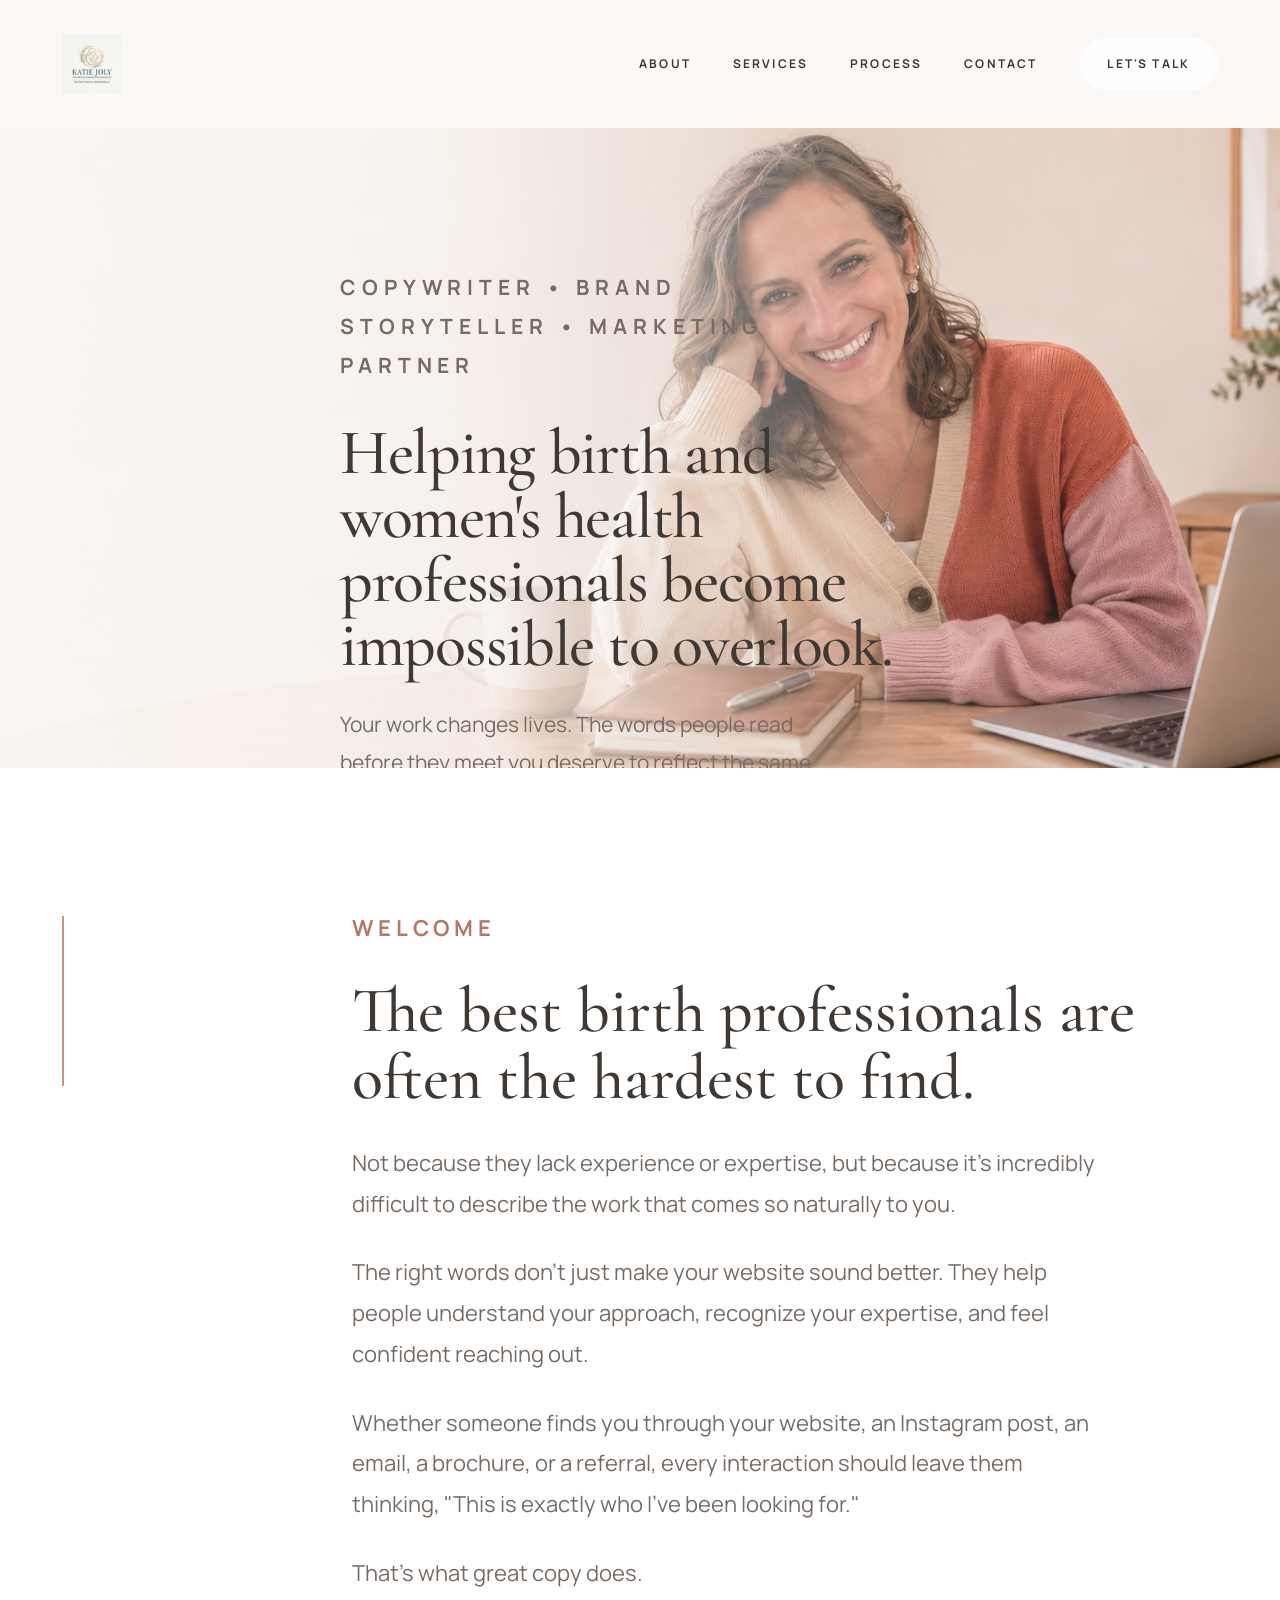
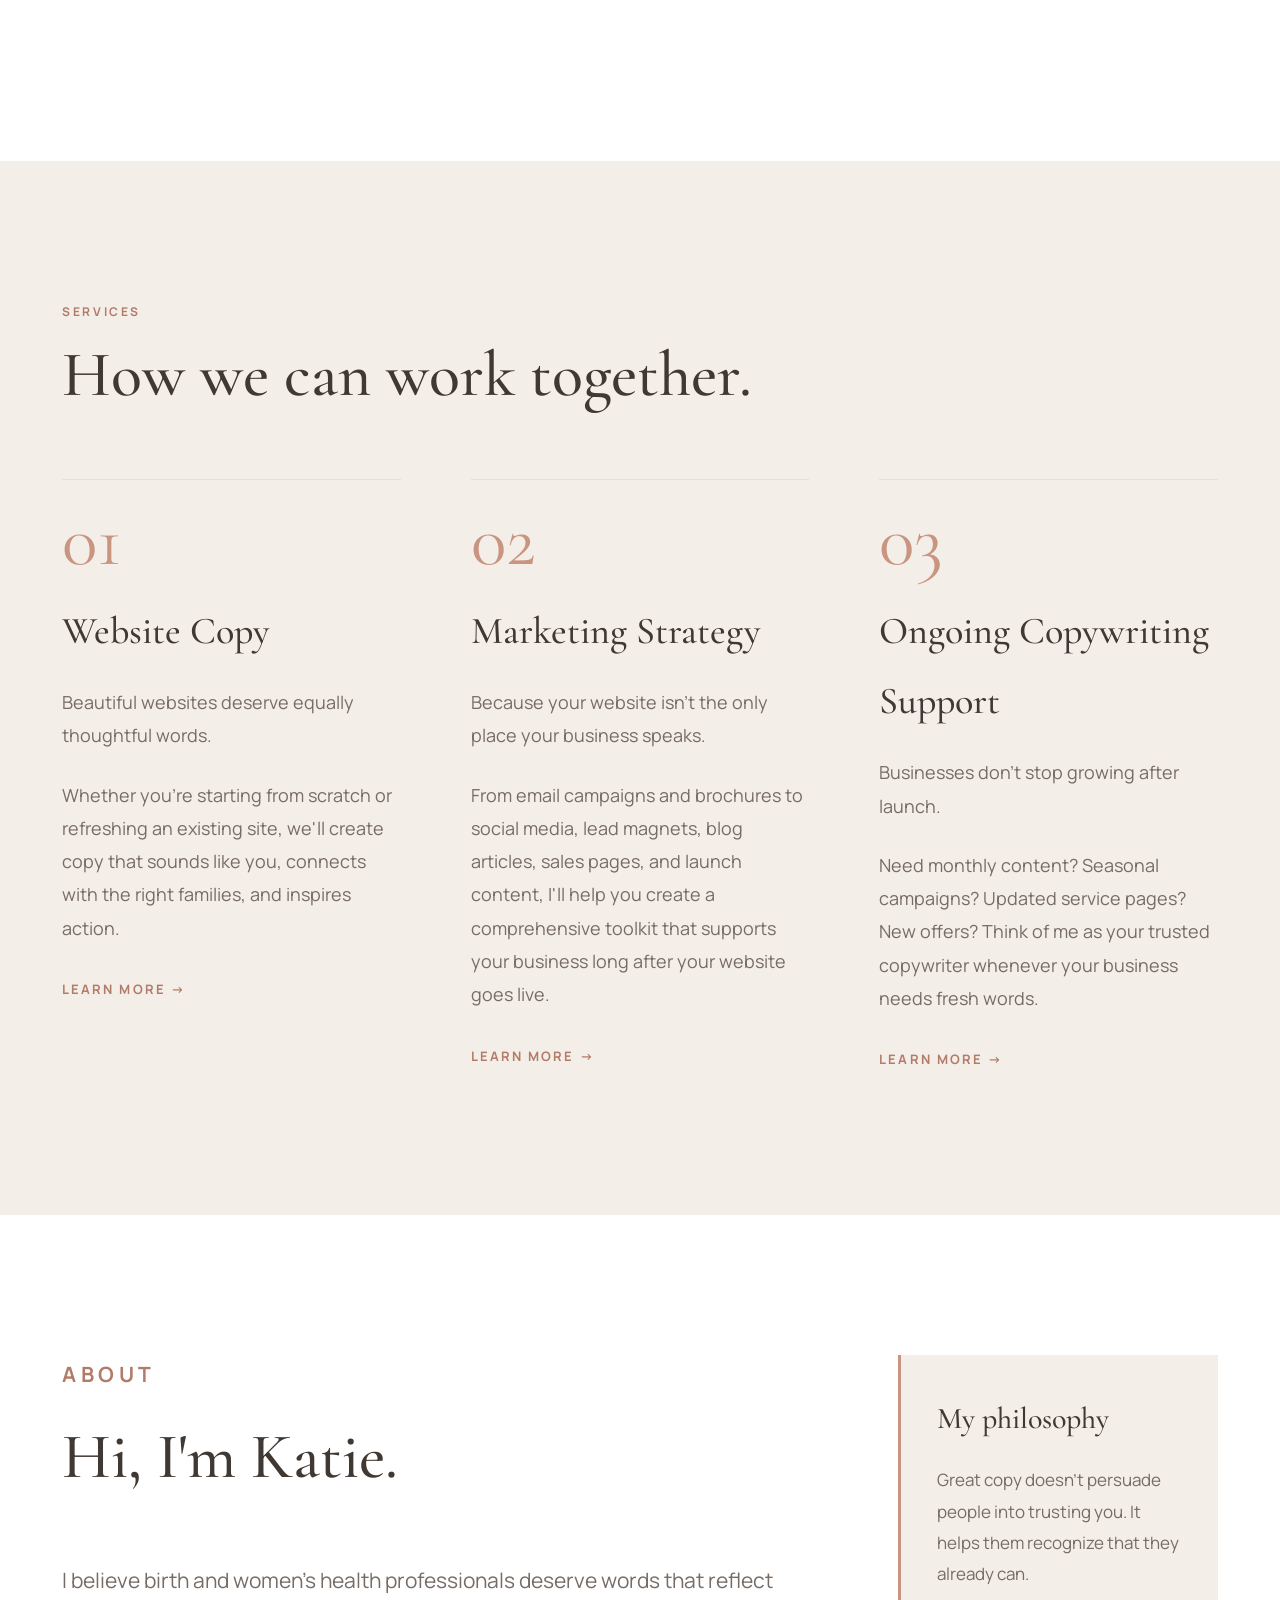
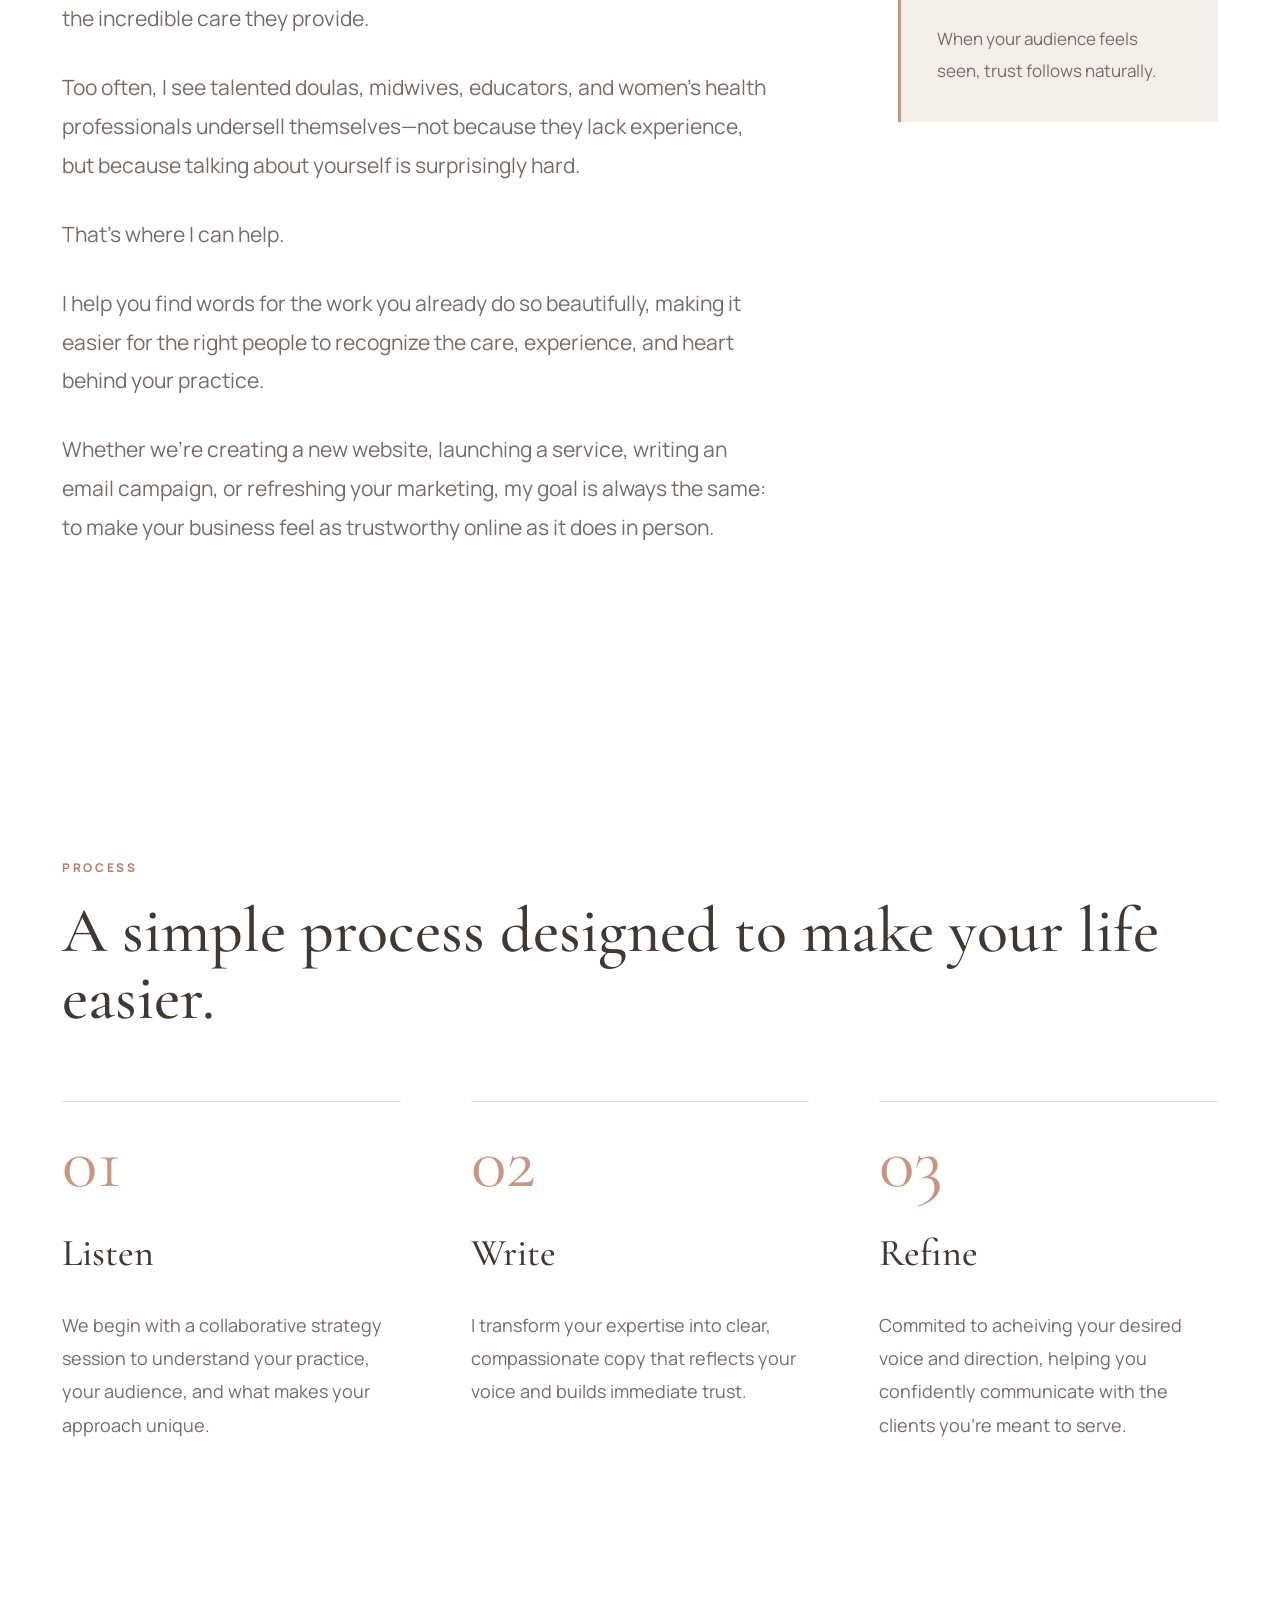
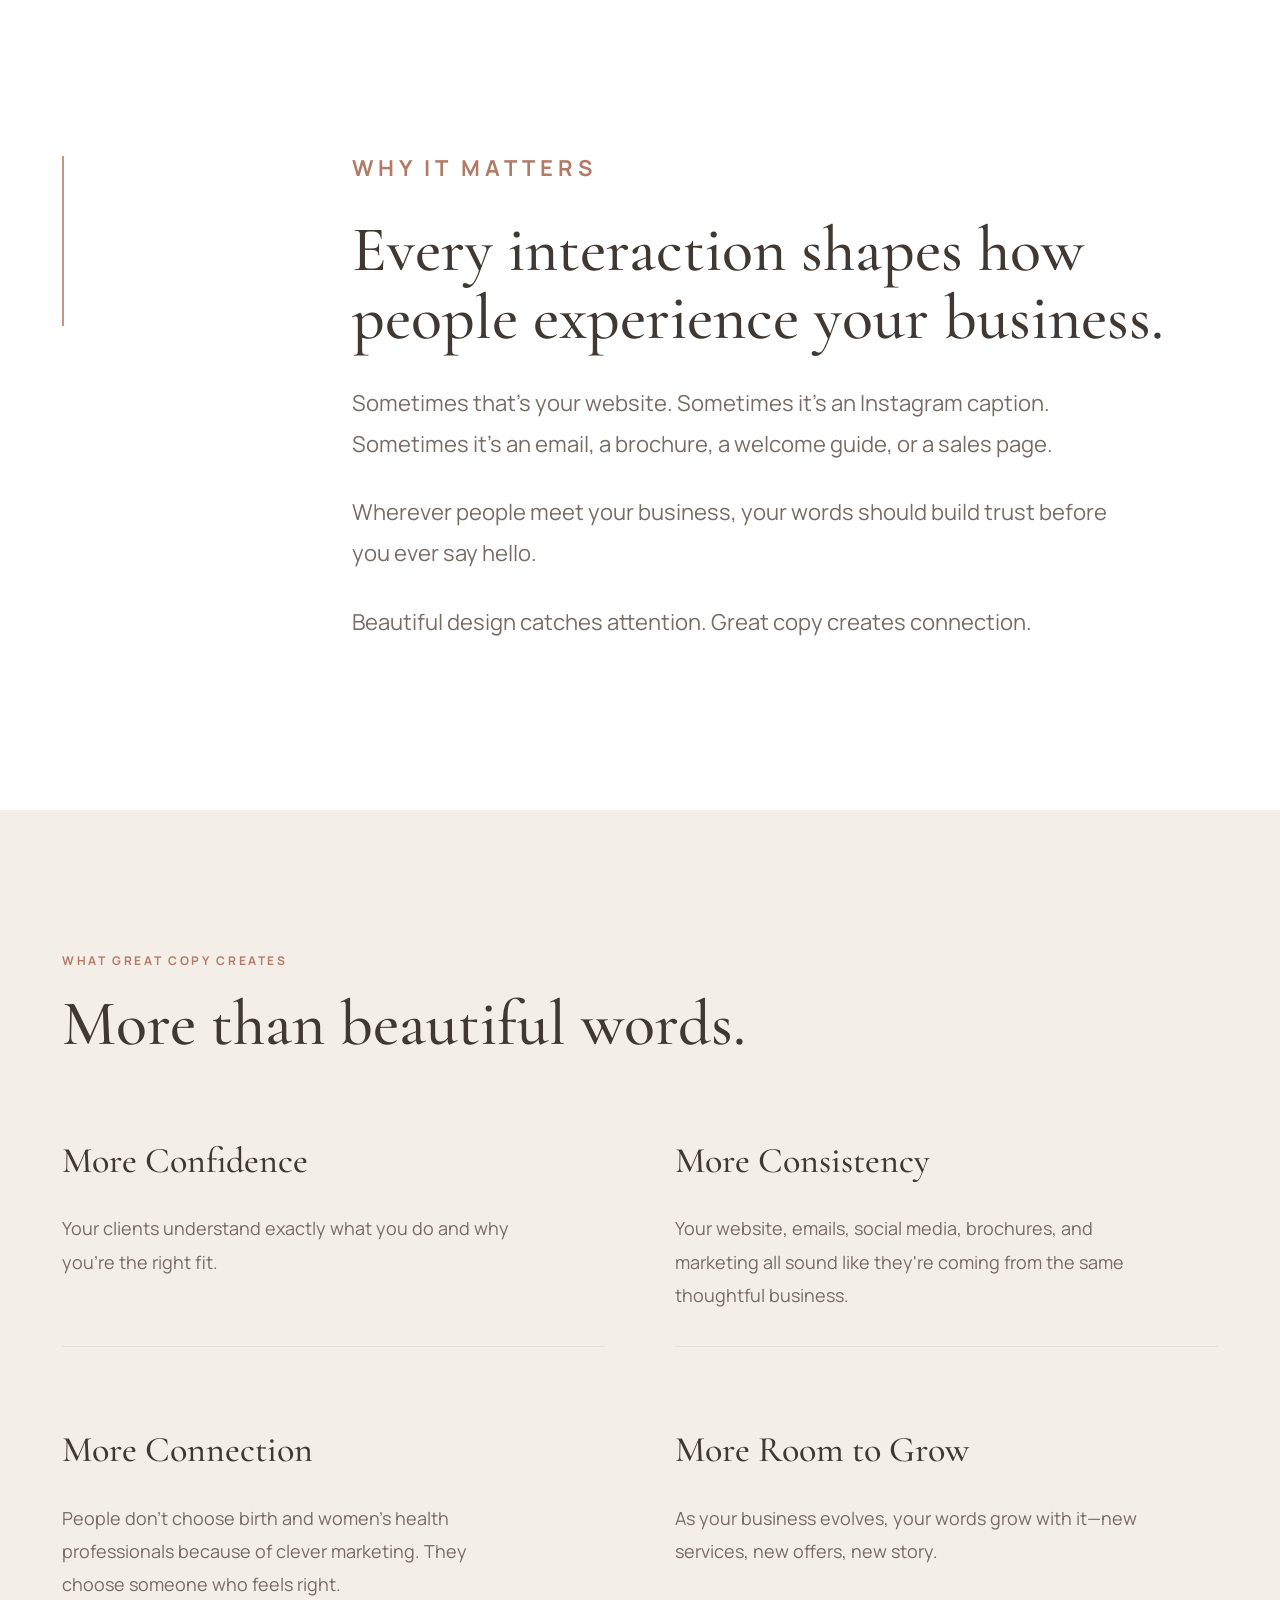
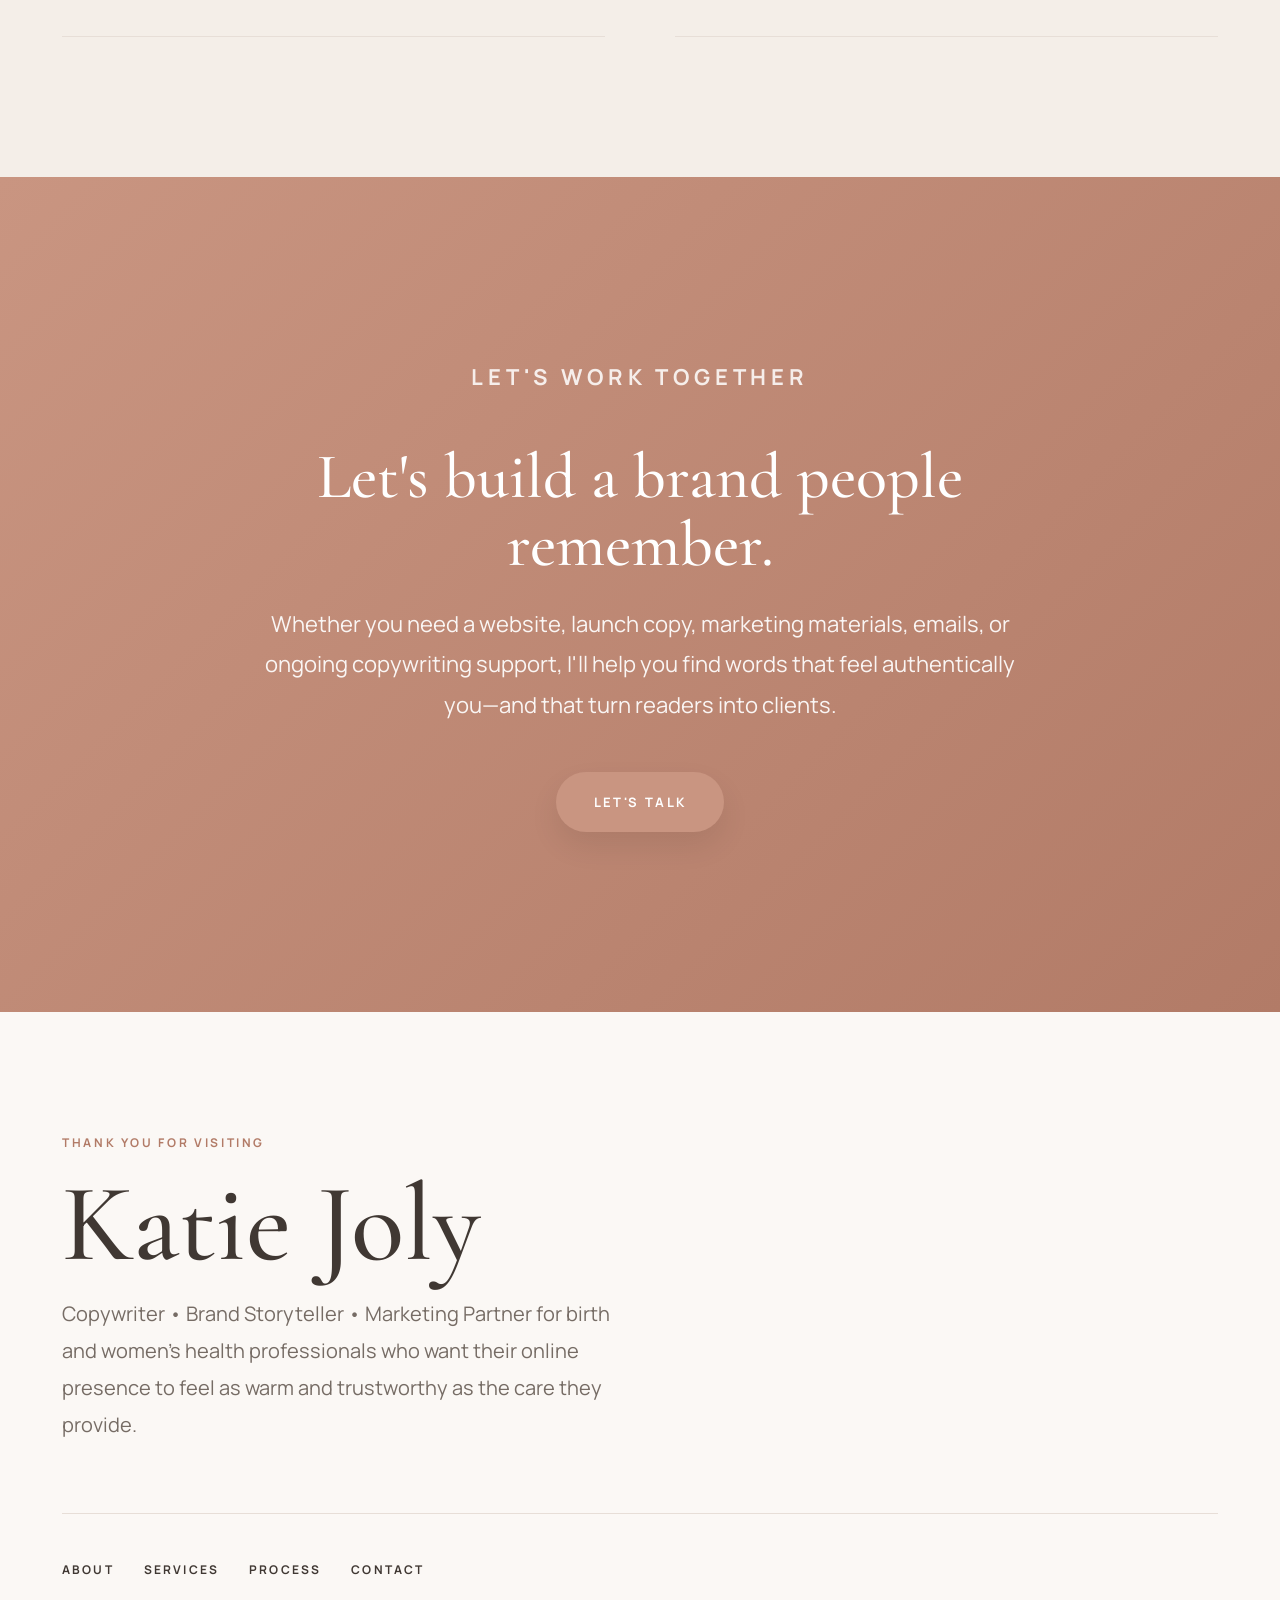
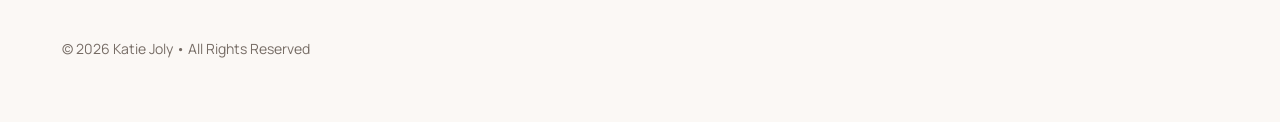
==== index.html @ 35d32e7c "Update index.html" ====
<!DOCTYPE html>
<html lang="en">
<head>
<meta charset="UTF-8">
<meta name="viewport" content="width=device-width, initial-scale=1.0">
<title>Katie Joly | Copywriter for Birth and Women's Health Professionals</title>
<meta name="description" content="Strategic copywriting and marketing for doulas, midwives, birth educators, and women's health professionals.">
<meta property="og:title" content="Katie Joly">
<meta property="og:description" content="Helping birth and women's health professionals become impossible to overlook.">
<meta property="og:type" content="website">
<link rel="preconnect" href="https://fonts.googleapis.com">
<link rel="preconnect" href="https://fonts.gstatic.com" crossorigin>
<link href="https://fonts.googleapis.com/css2?family=Cormorant+Garamond:wght@400;500;600&family=Manrope:wght@300;400;500;600;700&display=swap" rel="stylesheet">
<style>
*{margin:0;padding:0;box-sizing:border-box;}
:root{
--cream:#FBF8F5;
--warm:#F4EEE8;
--white:#FFFFFF;
--text:#403833;
--soft:#766C65;
--accent:#C99581;
--accent-dark:#B27B67;
--line:#E7DED7;
--container:1240px;
}
html{scroll-behavior:smooth;}
body{font-family:'Manrope',sans-serif;font-size:18px;line-height:1.85;background:var(--cream);color:var(--text);-webkit-font-smoothing:antialiased;}
img{display:block;width:100%;}
a{text-decoration:none;color:inherit;transition:.35s;}
.container{max-width:var(--container);margin:auto;padding:0 42px;}

/* ==========================
HEADER — sits above the hero banner (not overlaid on the photo)
========================== */
header{position:relative;width:100%;z-index:100;padding:34px 0;background:var(--cream);}
.header-inner{display:flex;justify-content:space-between;align-items:center;}
.logo img{height:60px;width:auto;}
nav{display:flex;align-items:center;gap:42px;}
nav a{font-size:12px;letter-spacing:.18em;text-transform:uppercase;font-weight:700;}
.nav-button{padding:15px 28px;background:rgba(255,255,255,.85);backdrop-filter:blur(10px);border-radius:40px;}
.nav-button:hover{background:white;}

/* ==========================
HERO — shorter banner across the top, gradient overlay kept
========================== */
.hero{
position:relative;
height:640px;
overflow:hidden;
display:flex;
align-items:center;
}
.hero-image{position:absolute;inset:0;z-index:0;}
.hero-image img{width:100%;height:100%;object-fit:cover;object-position:center;}
.hero-overlay{
position:absolute;
inset:0;
background:linear-gradient(
90deg,
rgba(251,248,245,.88) 0%,
rgba(251,248,245,.76) 38%,
rgba(251,248,245,.18) 72%,
rgba(251,248,245,0) 100%
);
z-index:1;
}
.hero-content{
position:relative;
z-index:2;
max-width:600px;
opacity:0;
transform:translateY(24px);
transition:opacity .9s ease, transform .9s ease;
}
body.loaded .hero-content{opacity:1;transform:translateY(0);}
.eyebrow{font-size:12px;letter-spacing:.28em;text-transform:uppercase;font-weight:700;color:var(--accent-dark);margin-bottom:20px;}
.hero h1{font-family:'Cormorant Garamond',serif;font-size:64px;font-weight:500;line-height:1;letter-spacing:-.02em;margin-bottom:28px;}
.hero p{font-size:21px;color:var(--soft);max-width:500px;margin-bottom:36px;}
.primary-button{display:inline-block;padding:18px 38px;background:var(--accent);color:white;border-radius:40px;font-size:13px;letter-spacing:.18em;text-transform:uppercase;font-weight:700;}
.primary-button:hover{background:var(--accent-dark);transform:translateY(-2px);}

/* SECTION DEFAULTS */
section{padding:140px 0;}
.section-label{font-size:12px;letter-spacing:.22em;text-transform:uppercase;font-weight:700;color:var(--accent-dark);margin-bottom:18px;}
h2{font-family:'Cormorant Garamond',serif;font-size:64px;font-weight:500;line-height:1.05;margin-bottom:70px;}
p{color:var(--soft);}

/* EDITORIAL INTRO */
.editorial{background:white;position:relative;}
.editorial-grid{display:grid;grid-template-columns:220px 1fr;gap:70px;align-items:start;}
.editorial-line{width:2px;height:170px;background:var(--accent);margin-top:8px;}
.editorial-copy h2{margin-bottom:32px;}
.editorial-copy p{font-size:22px;max-width:760px;margin-bottom:28px;}

/* SERVICES */
.services{background:var(--warm);}
.services-grid{display:grid;grid-template-columns:repeat(3,1fr);gap:70px;}
.service{padding-top:24px;border-top:1px solid var(--line);}
.service-number{font-family:'Cormorant Garamond',serif;font-size:74px;color:var(--accent);line-height:1;margin-bottom:18px;}
.service h3{font-family:'Cormorant Garamond',serif;font-size:38px;font-weight:500;margin-bottom:20px;color:var(--text);}
.service p{margin-bottom:26px;}
.service a{font-size:13px;font-weight:700;letter-spacing:.16em;text-transform:uppercase;color:var(--accent-dark);}

/* ABOUT */
.about{background:white;}
.about-grid{display:grid;grid-template-columns:1fr 320px;gap:120px;align-items:start;}
.about-copy p{font-size:21px;margin-bottom:30px;max-width:720px;}
.about-note{padding:36px;background:var(--warm);border-left:3px solid var(--accent);}
.about-note h4{font-family:'Cormorant Garamond',serif;font-size:30px;margin-bottom:18px;font-weight:500;}
.about-note p{font-size:17px;}

/* SUBTLE FADE */
.fade{opacity:0;transform:translateY(40px);transition:all .9s ease;}
.fade.visible{opacity:1;transform:translateY(0);}

/* TESTIMONIAL */
.testimonial{background:#fff;padding:170px 0;}
.testimonial-wrap{max-width:920px;margin:auto;text-align:center;}
.testimonial blockquote{font-family:'Cormorant Garamond',serif;font-size:52px;line-height:1.45;font-weight:500;color:var(--text);margin-bottom:42px;}
.testimonial-author{font-size:13px;letter-spacing:.22em;text-transform:uppercase;font-weight:700;color:var(--accent-dark);}

/* FEATURES */
.features{background:var(--warm);}
.features-grid{display:grid;grid-template-columns:repeat(2,1fr);gap:70px;margin-top:60px;}
.feature{padding-bottom:34px;border-bottom:1px solid var(--line);}
.feature h3{font-family:'Cormorant Garamond',serif;font-size:36px;font-weight:500;margin-bottom:18px;}
.feature p{max-width:470px;}

/* FAQ */
.faq{background:white;}
.faq-item{padding:36px 0;border-bottom:1px solid var(--line);}
.faq-item h3{font-family:'Cormorant Garamond',serif;font-size:34px;font-weight:500;margin-bottom:16px;}
.faq-item p{max-width:760px;}

/* CTA */
.cta{background:linear-gradient(135deg,#C99581,#B27B67);text-align:center;padding:180px 0;}
.cta-inner{max-width:760px;margin:auto;}
.cta h2{color:white;margin-bottom:26px;}
.cta p{color:rgba(255,255,255,.92);font-size:22px;margin-bottom:46px;}

/* FOOTER */
.site-footer{background:var(--cream);padding:120px 0 60px;}
.footer-name{font-size:110px;margin-bottom:18px;line-height:.95;}
.footer-tagline{max-width:560px;font-size:20px;}
.footer-divider{margin:70px 0 45px;height:1px;background:var(--line);}
.footer-bottom{display:flex;justify-content:space-between;align-items:center;flex-wrap:wrap;gap:30px;}
.footer-links,.footer-social{display:flex;gap:30px;flex-wrap:wrap;}
.footer-links a,.footer-social a{font-size:12px;font-weight:700;letter-spacing:.18em;text-transform:uppercase;}
.footer-copy{margin-top:55px;font-size:14px;color:var(--soft);}

/* PREMIUM HOVERS */
.service,.feature,.faq-item{transition:.35s ease;}
.service:hover{transform:translateY(-8px);}
.feature:hover{transform:translateY(-6px);}
.primary-button{transition:.35s ease;box-shadow:0 14px 30px rgba(0,0,0,.08);}
.primary-button:hover{transform:translateY(-3px);box-shadow:0 24px 45px rgba(0,0,0,.12);}
nav a{position:relative;}
nav a:not(.nav-button)::after{content:"";position:absolute;left:0;bottom:-6px;width:0;height:2px;background:var(--accent);transition:.3s;}
nav a:not(.nav-button):hover::after{width:100%;}
nav a.active:not(.nav-button)::after{width:100%;}

/* RESPONSIVE */
@media (max-width:1100px){
.hero{height:auto;padding:70px 0;}
.hero h1{font-size:52px;}
.editorial-grid,.about-grid{grid-template-columns:1fr;gap:50px;}
.editorial-line{display:none;}
.services-grid,.features-grid{grid-template-columns:1fr;}
.footer-name{font-size:76px;}
.footer-bottom{flex-direction:column;align-items:flex-start;}
}

@media (max-width:768px){
.container{padding:0 24px;}
header{padding:22px 0;}
.logo img{height:48px;}
nav a:not(.nav-button){display:none;}
.hero{height:auto;padding:50px 0 60px;}
.hero-overlay{background:rgba(251,248,245,.78);}
.hero h1{font-size:40px;}
.hero p{font-size:18px;}
section{padding:90px 0;}
h2{font-size:46px;margin-bottom:42px;}
.editorial-copy p,.about-copy p{font-size:19px;}
.testimonial blockquote{font-size:34px;}
.feature h3,.service h3,.faq-item h3{font-size:30px;}
.footer-name{font-size:58px;}
.footer-links,.footer-social{gap:18px;}
.primary-button{width:100%;text-align:center;}
}
</style>
</head>
<body>

<header>
<div class="container">
<div class="header-inner">
<div class="logo">
<!-- Replace with your logo -->
<img src="images/logo.png" alt="Katie Joly">
</div>
<nav>
<a href="#about">About</a>
<a href="#services">Services</a>
<a href="#process">Process</a>
<a href="#contact">Contact</a>
<a class="nav-button" href="mailto:kitjoly@gmail.com">Let's Talk</a>
</nav>
</div>
</div>
</header>

<section class="hero">
<div class="hero-image">
<!-- Replace hero.jpg with the panoramic image we created -->
<img src="images/hero.jpg" alt="Katie Joly working at her desk">
</div>
<div class="hero-overlay"></div>
<div class="container">
<div class="hero-content">
<p class="eyebrow">COPYWRITER • BRAND STORYTELLER • MARKETING PARTNER</p>
<h1>Helping birth and women's health professionals become impossible to overlook.</h1>
<p>Your work changes lives. The words people read before they meet you deserve to reflect the same level of care, confidence, and expertise you bring to every family you serve.</p>
<p>From websites and emails to brochures, social media, launches, and everything in between, I write thoughtful copy that helps your business grow—and keeps growing with you.</p>
<a class="primary-button" href="mailto:kitjoly@gmail.com?subject=Let's%20Talk">Let's Talk</a>
</div>
</div>
</section>

<section class="editorial">
<div class="container">
<div class="editorial-grid fade">
<div class="editorial-line"></div>
<div class="editorial-copy">
<p class="section-label">WELCOME</p>
<h2>The best birth professionals are often the hardest to find.</h2>
<p>Not because they lack experience or expertise, but because it's incredibly difficult to describe the work that comes so naturally to you.</p>
<p>The right words don't just make your website sound better. They help people understand your approach, recognize your expertise, and feel confident reaching out.</p>
<p>Whether someone finds you through your website, an Instagram post, an email, a brochure, or a referral, every interaction should leave them thinking, "This is exactly who I've been looking for."</p>
<p>That's what great copy does.</p>
</div>
</div>
</section>

<section id="services" class="services">
<div class="container">
<p class="section-label">SERVICES</p>
<h2>How we can work together.</h2>
<div class="services-grid">
<div class="service fade">
<div class="service-number">01</div>
<h3>Website Copy</h3>
<p>Beautiful websites deserve equally thoughtful words.</p>
<p>Whether you're starting from scratch or refreshing an existing site, we'll create copy that sounds like you, connects with the right families, and inspires action.</p>
<a href="mailto:kitjoly@gmail.com">Learn More →</a>
</div>
<div class="service fade">
<div class="service-number">02</div>
<h3>Marketing Strategy</h3>
<p>Because your website isn't the only place your business speaks.</p>
<p>From email campaigns and brochures to social media, lead magnets, blog articles, sales pages, and launch content, I'll help you create a comprehensive toolkit that supports your business long after your website goes live.</p>
<a href="mailto:kitjoly@gmail.com">Learn More →</a>
</div>
<div class="service fade">
<div class="service-number">03</div>
<h3>Ongoing Copywriting Support</h3>
<p>Businesses don't stop growing after launch.</p>
<p>Need monthly content? Seasonal campaigns? Updated service pages? New offers? Think of me as your trusted copywriter whenever your business needs fresh words.</p>
<a href="mailto:kitjoly@gmail.com">Learn More →</a>
</div>
</div>
</div>
</section>

<!-- ABOUT -->
<section id="about" class="about">
<div class="container">
<div class="about-grid">
<div class="about-copy fade">
<p class="section-label">ABOUT</p>
<h2>Hi, I'm Katie.</h2>
<p>I believe birth and women's health professionals deserve words that reflect the incredible care they provide.</p>
<p>Too often, I see talented doulas, midwives, educators, and women's health professionals undersell themselves—not because they lack experience, but because talking about yourself is surprisingly hard.</p>
<p>That's where I can help.</p>
<p>I help you find words for the work you already do so beautifully, making it easier for the right people to recognize the care, experience, and heart behind your practice.</p>
<p>Whether we're creating a new website, launching a service, writing an email campaign, or refreshing your marketing, my goal is always the same: to make your business feel as trustworthy online as it does in person.</p>
</div>
<aside class="about-note fade">
<h4>My philosophy</h4>
<p>Great copy doesn't persuade people into trusting you. It helps them recognize that they already can.</p>
<br>
<p>When your audience feels seen, trust follows naturally.</p>
</aside>
</div>
</div>
</section>

<!-- PROCESS -->
<section id="process" class="editorial">
<div class="container">
<p class="section-label">PROCESS</p>
<h2>A simple process designed to make your life easier.</h2>
<div class="services-grid">
<div class="service fade">
<div class="service-number">01</div>
<h3>Listen</h3>
<p>We begin with a collaborative strategy session to understand your practice, your audience, and what makes your approach unique.</p>
</div>
<div class="service fade">
<div class="service-number">02</div>
<h3>Write</h3>
<p>I transform your expertise into clear, compassionate copy that reflects your voice and builds immediate trust.</p>
</div>
<div class="service fade">
<div class="service-number">03</div>
<h3>Refine</h3>
<p>Commited to acheiving your desired voice and direction, helping you confidently communicate with the clients you're meant to serve.</p>
</div>
</div>
</div>
</section>

<!-- WHY IT MATTERS -->
<section class="about">
<div class="container">
<div class="editorial-grid fade">
<div class="editorial-line"></div>
<div class="editorial-copy">
<p class="section-label">WHY IT MATTERS</p>
<h2>Every interaction shapes how people experience your business.</h2>
<p>Sometimes that's your website. Sometimes it's an Instagram caption. Sometimes it's an email, a brochure, a welcome guide, or a sales page.</p>
<p>Wherever people meet your business, your words should build trust before you ever say hello.</p>
<p>Beautiful design catches attention. Great copy creates connection.</p>
</div>
</div>
</div>
</section>

<!-- FEATURES -->
<section class="features">
<div class="container">
<p class="section-label">WHAT GREAT COPY CREATES</p>
<h2>More than beautiful words.</h2>
<div class="features-grid">
<div class="feature fade">
<h3>More Confidence</h3>
<p>Your clients understand exactly what you do and why you're the right fit.</p>
</div>
<div class="feature fade">
<h3>More Consistency</h3>
<p>Your website, emails, social media, brochures, and marketing all sound like they're coming from the same thoughtful business.</p>
</div>
<div class="feature fade">
<h3>More Connection</h3>
<p>People don't choose birth and women's health professionals because of clever marketing. They choose someone who feels right.</p>
</div>
<div class="feature fade">
<h3>More Room to Grow</h3>
<p>As your business evolves, your words grow with it—new services, new offers, new story.</p>
</div>
</div>
</div>
</section>

<!-- FINAL CTA -->
<section id="contact" class="cta">
<div class="container">
<div class="cta-inner fade">
<p class="section-label" style="color:rgba(255,255,255,.85);">LET'S WORK TOGETHER</p>
<h2>Let's build a brand people remember.</h2>
<p>Whether you need a website, launch copy, marketing materials, emails, or ongoing copywriting support, I'll help you find words that feel authentically you—and that turn readers into clients.</p>
<a class="primary-button" href="mailto:kitjoly@gmail.com?subject=Let's%20Talk">Let's Talk</a>
</div>
</div>
</section>

<!-- LUXURY FOOTER -->
<footer class="site-footer">
<div class="container">
<div class="footer-top">
<div class="footer-brand fade">
<p class="section-label">THANK YOU FOR VISITING</p>
<h2 class="footer-name">Katie Joly</h2>
<p class="footer-tagline">Copywriter • Brand Storyteller • Marketing Partner for birth and women's health professionals who want their online presence to feel as warm and trustworthy as the care they provide.</p>
</div>
</div>
<div class="footer-divider"></div>
<div class="footer-bottom">
<div class="footer-links">
<a href="#about">About</a>
<a href="#services">Services</a>
<a href="#process">Process</a>
<a href="mailto:kitjoly@gmail.com">Contact</a>
</div>
</div>
<div class="footer-copy">© 2026 Katie Joly • All Rights Reserved</div>
</div>
</footer>

<script>
document.querySelectorAll('a[href^="#"]').forEach(link=>{
link.addEventListener('click',e=>{
e.preventDefault();
const target=document.querySelector(link.getAttribute('href'));
if(target){
target.scrollIntoView({behavior:'smooth',block:'start'});
}
});
});

const reveals=document.querySelectorAll('.fade');
const revealObserver=new IntersectionObserver((entries)=>{
entries.forEach(entry=>{
if(entry.isIntersecting){
entry.target.classList.add('visible');
revealObserver.unobserve(entry.target);
}
});
},{threshold:.15,rootMargin:"0px 0px -80px 0px"});
reveals.forEach(item=>revealObserver.observe(item));

/* Sticky header on scroll (header stays in normal flow at rest) */
const header=document.querySelector("header");
window.addEventListener("scroll",()=>{
if(window.scrollY>40){
header.style.boxShadow="0 12px 40px rgba(0,0,0,.06)";
}else{
header.style.boxShadow="none";
}
});

/* Hero parallax */
const hero=document.querySelector(".hero-image img");
window.addEventListener("scroll",()=>{
if(hero){
const y=window.pageYOffset;
hero.style.transform=`translateY(${y*0.18}px) scale(1.05)`;
}
});

document.querySelectorAll(".primary-button").forEach(button=>{
button.addEventListener("mouseenter",()=>{button.style.transform="translateY(-3px)";});
button.addEventListener("mouseleave",()=>{button.style.transform="translateY(0px)";});
});

if(window.matchMedia("(prefers-reduced-motion: reduce)").matches){
document.querySelectorAll("*").forEach(el=>{
el.style.scrollBehavior="auto";
el.style.transition="none";
el.style.animation="none";
});
}

const sections=document.querySelectorAll("section[id]");
const navLinks=document.querySelectorAll("nav a");
window.addEventListener("scroll",()=>{
let current="";
sections.forEach(section=>{
const top=section.offsetTop-140;
if(pageYOffset>=top){current=section.getAttribute("id");}
});
navLinks.forEach(link=>{
link.classList.remove("active");
if(link.getAttribute("href")==="#"+current){link.classList.add("active");}
});
});

window.addEventListener("load",()=>{
document.body.classList.add("loaded");
});
</script>

</body>
</html>
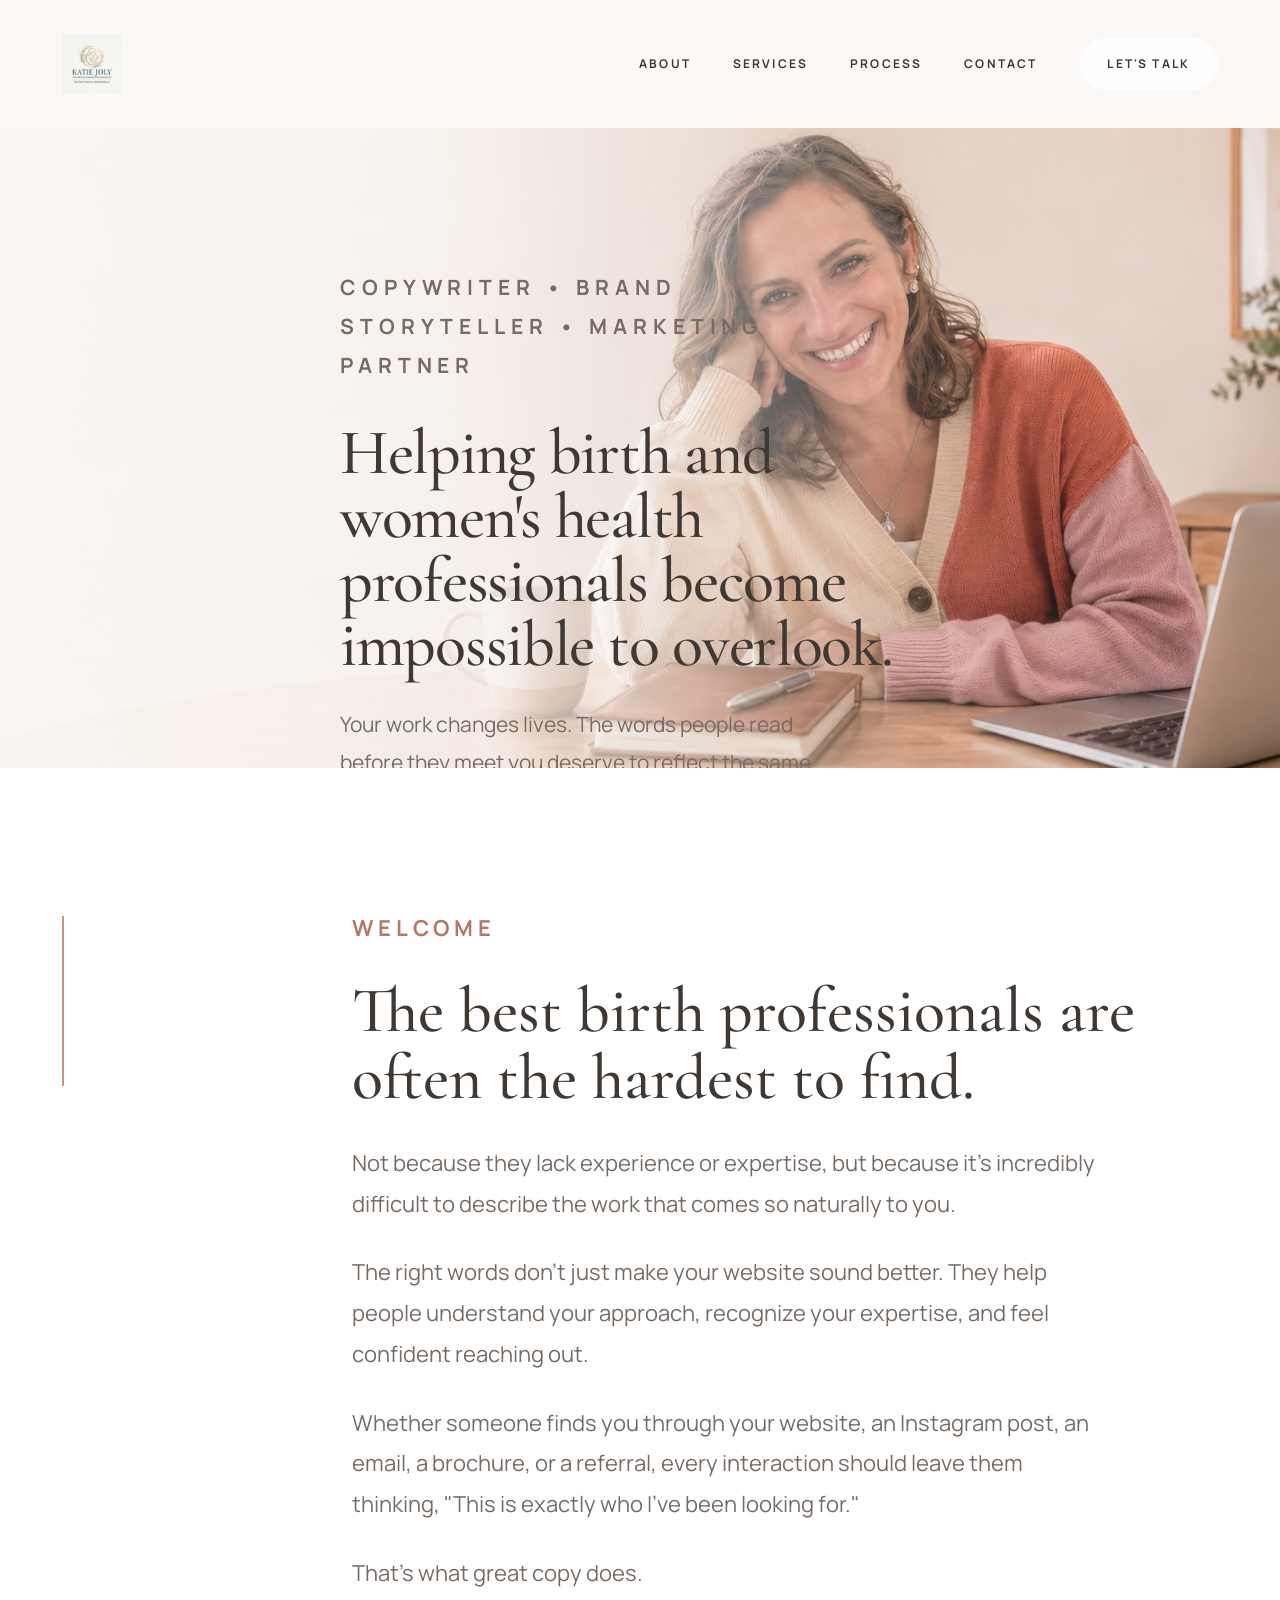
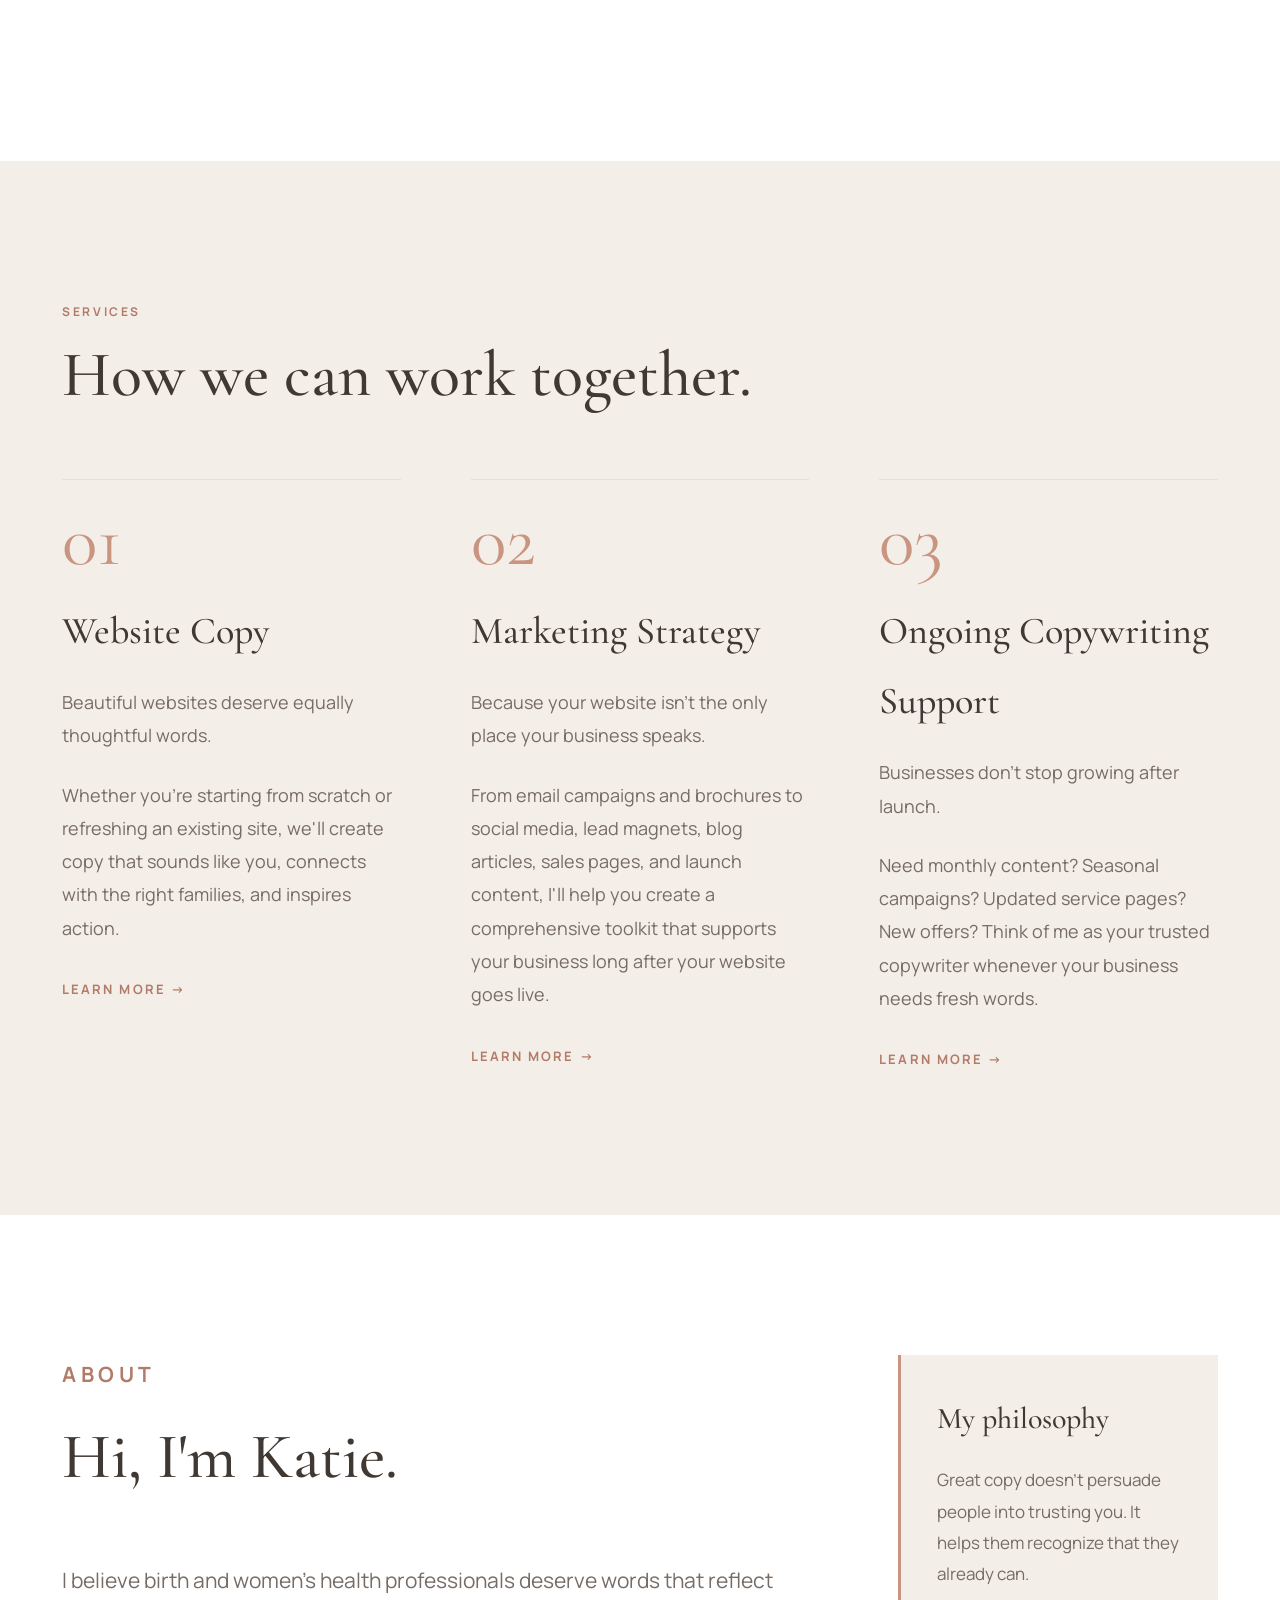
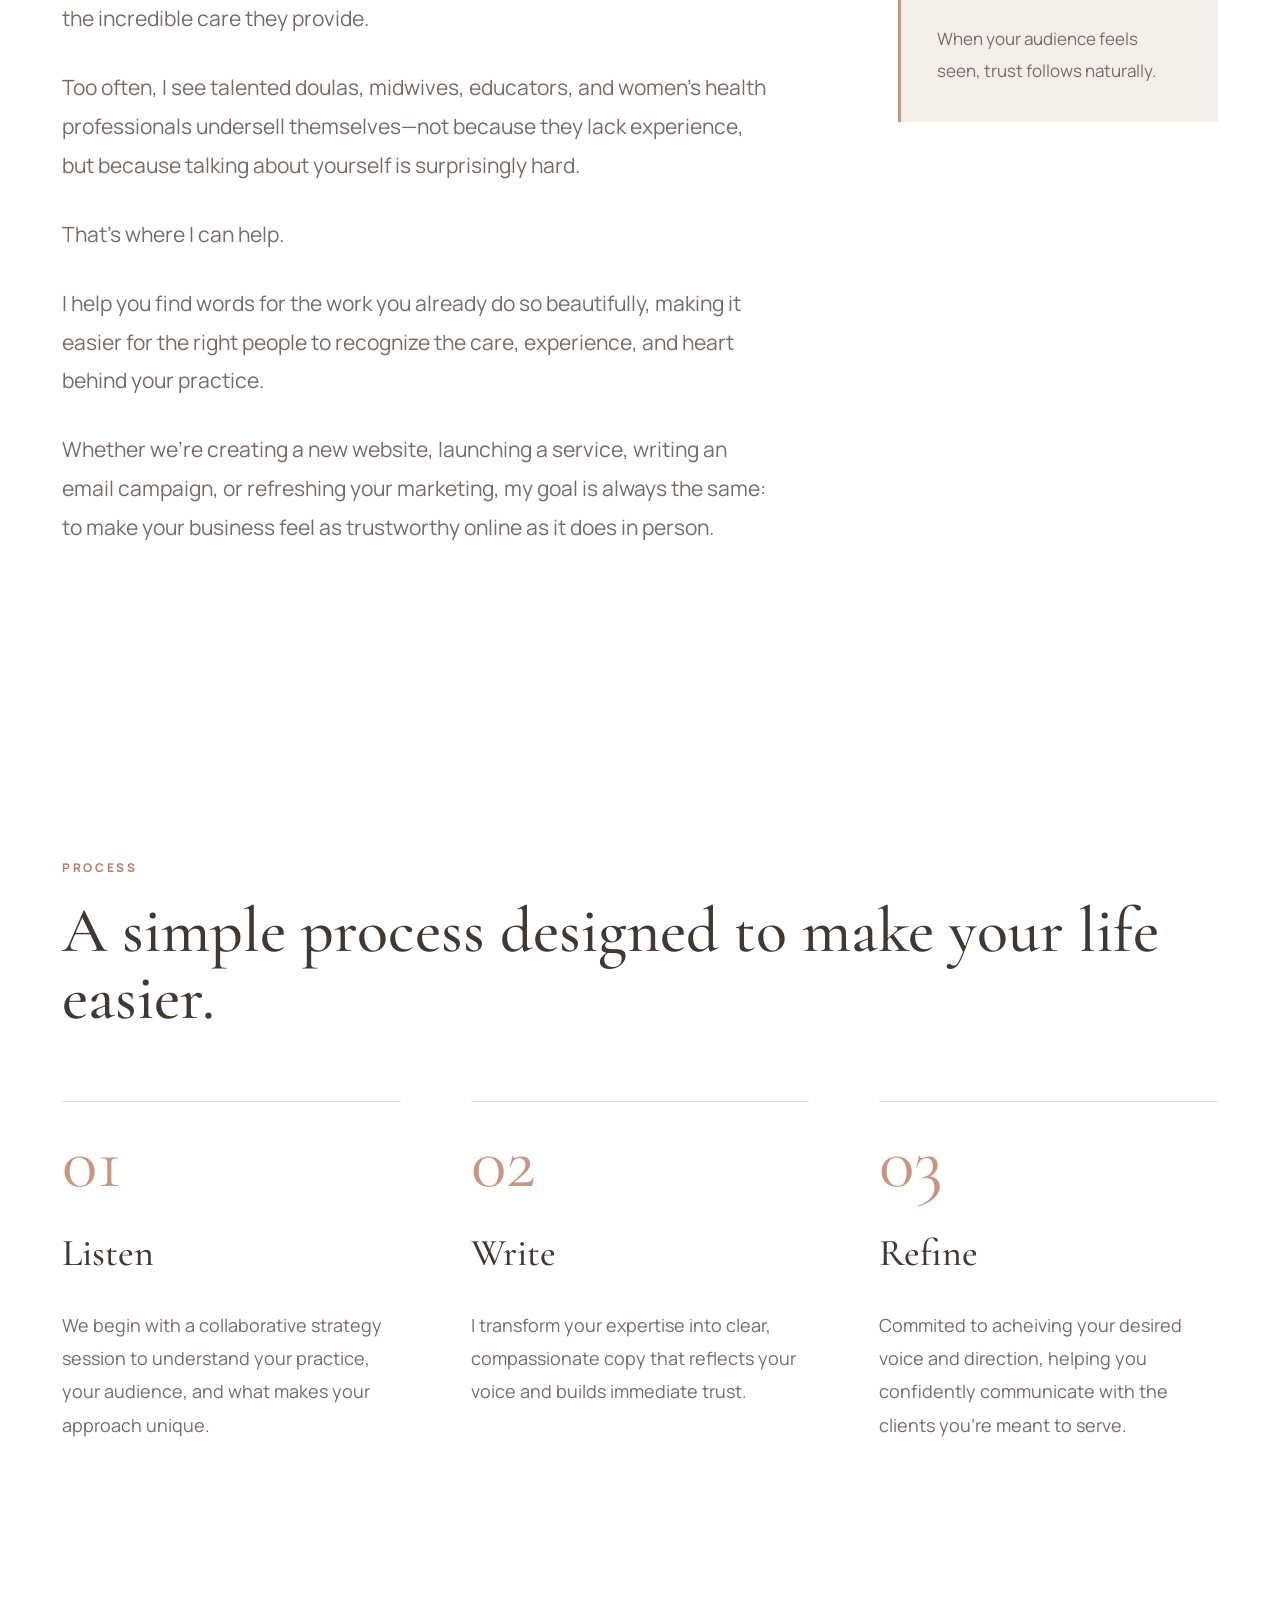
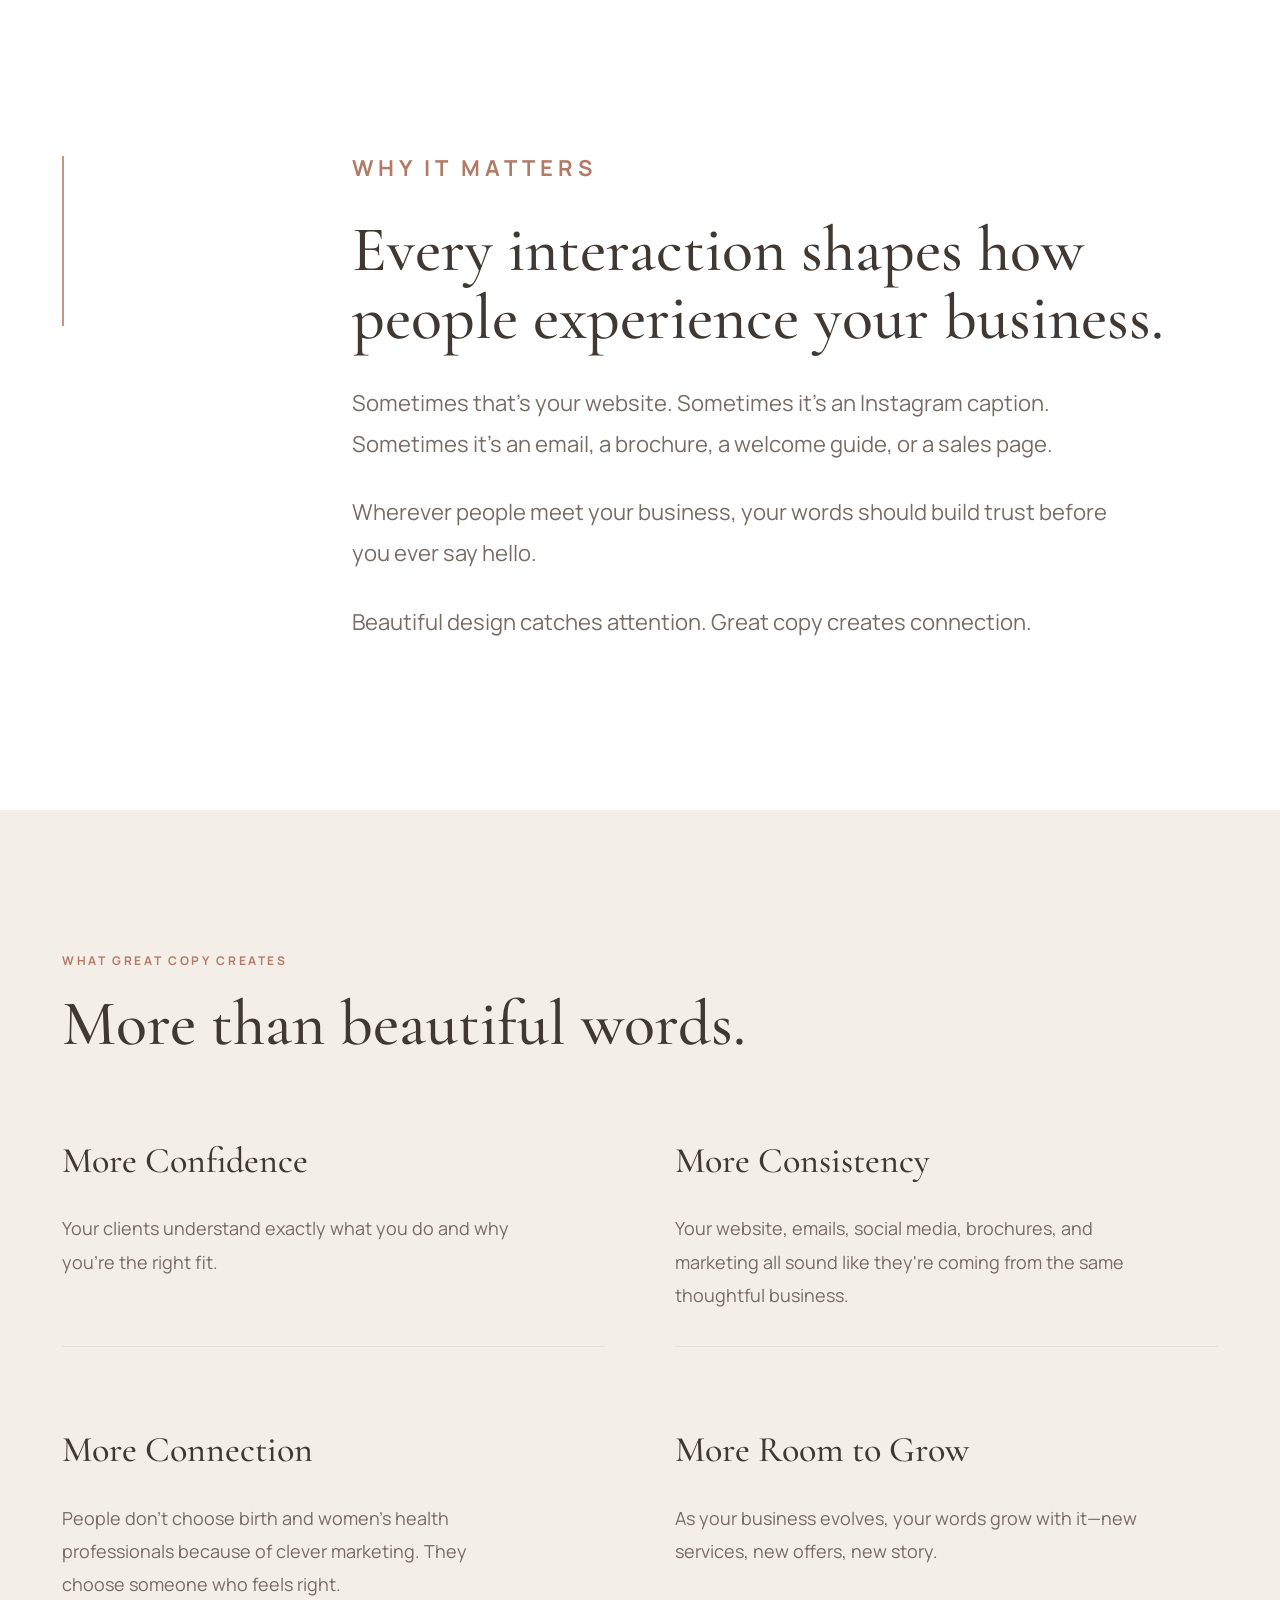
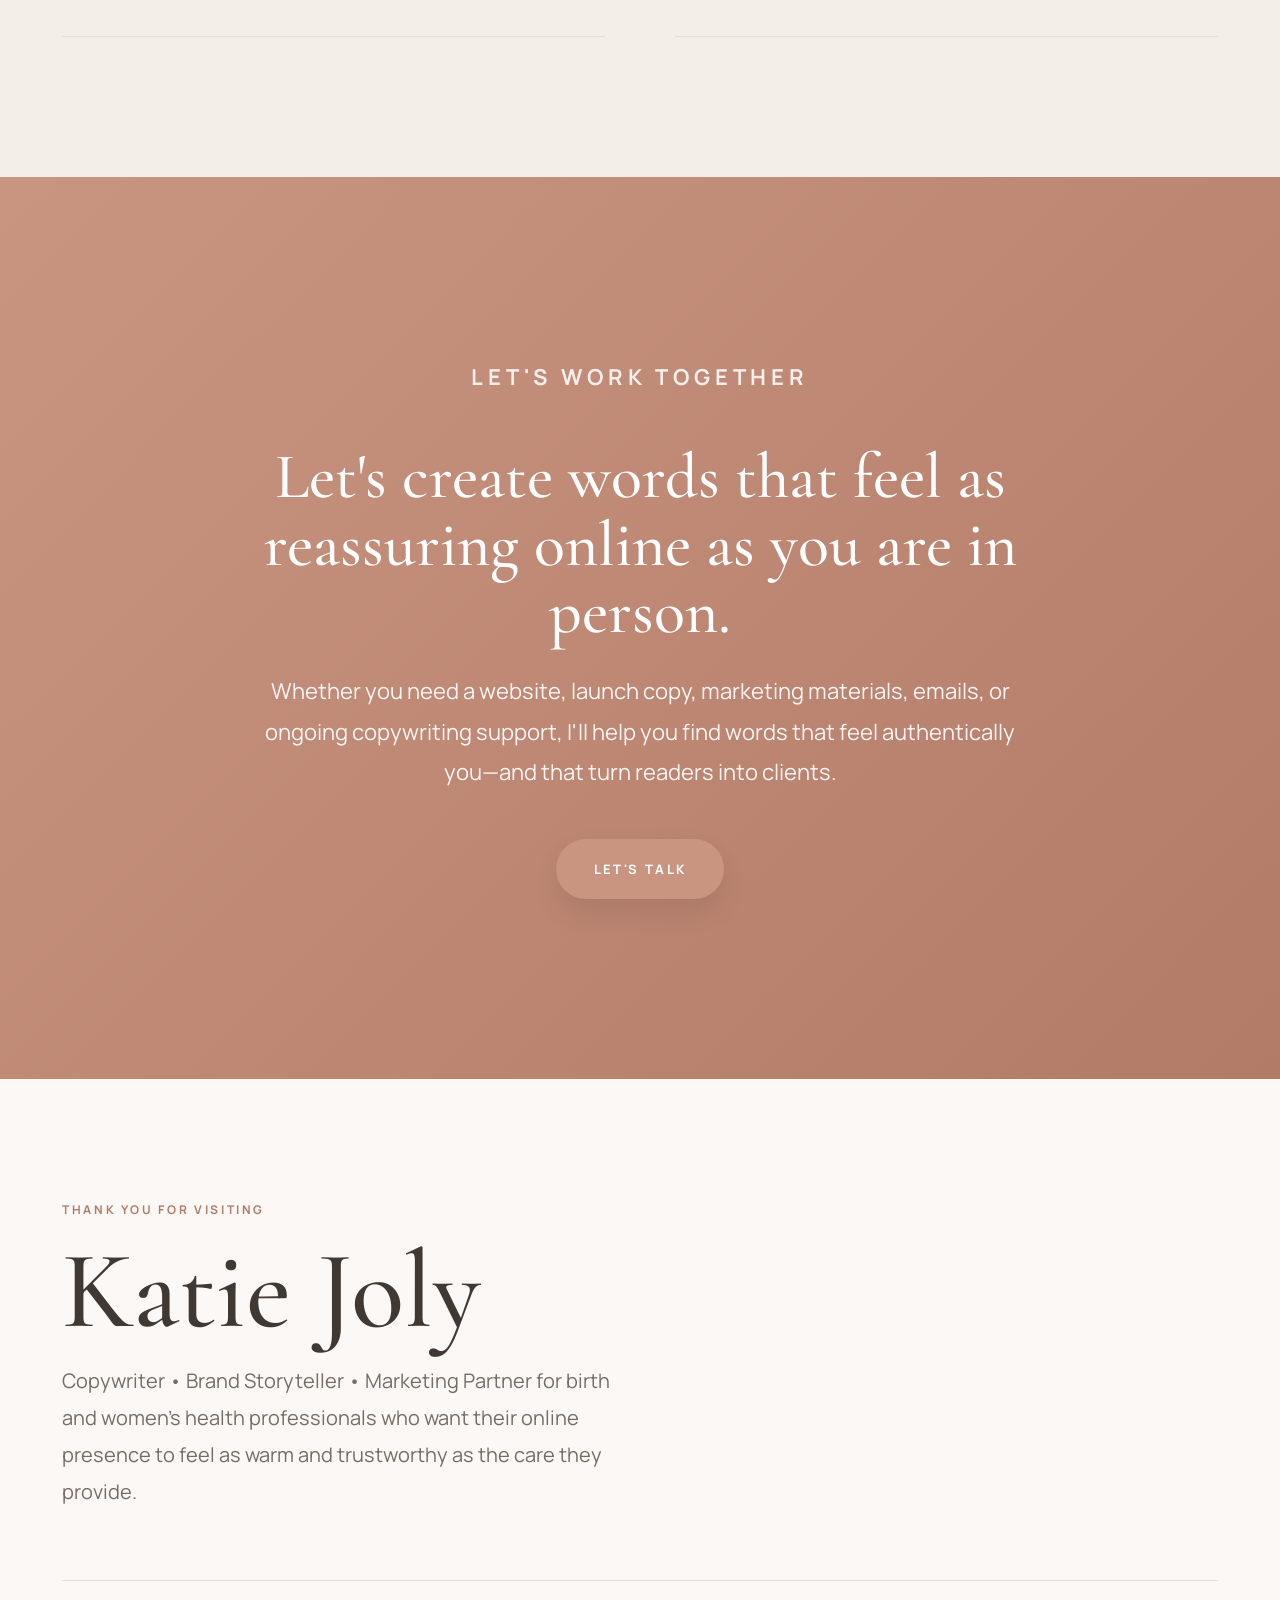
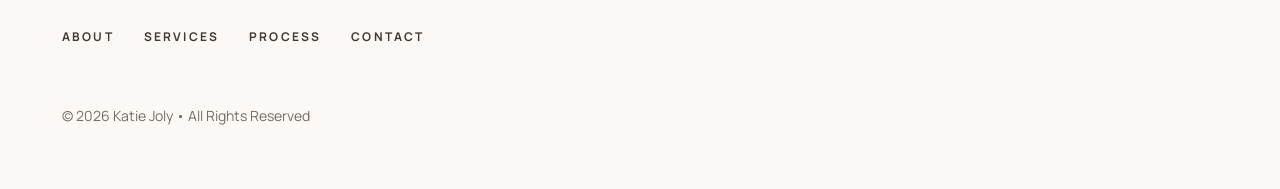
==== commit 1a992f69: "Update index.html" ====
--- a/index.html
+++ b/index.html
@@ -368,7 +368,7 @@
 <div class="container">
 <div class="cta-inner fade">
 <p class="section-label" style="color:rgba(255,255,255,.85);">LET'S WORK TOGETHER</p>
-<h2>Let's build a brand people remember.</h2>
+<h2>Let's create words that feel as reassuring online as you are in person.</h2>
 <p>Whether you need a website, launch copy, marketing materials, emails, or ongoing copywriting support, I'll help you find words that feel authentically you—and that turn readers into clients.</p>
 <a class="primary-button" href="mailto:kitjoly@gmail.com?subject=Let's%20Talk">Let's Talk</a>
 </div>
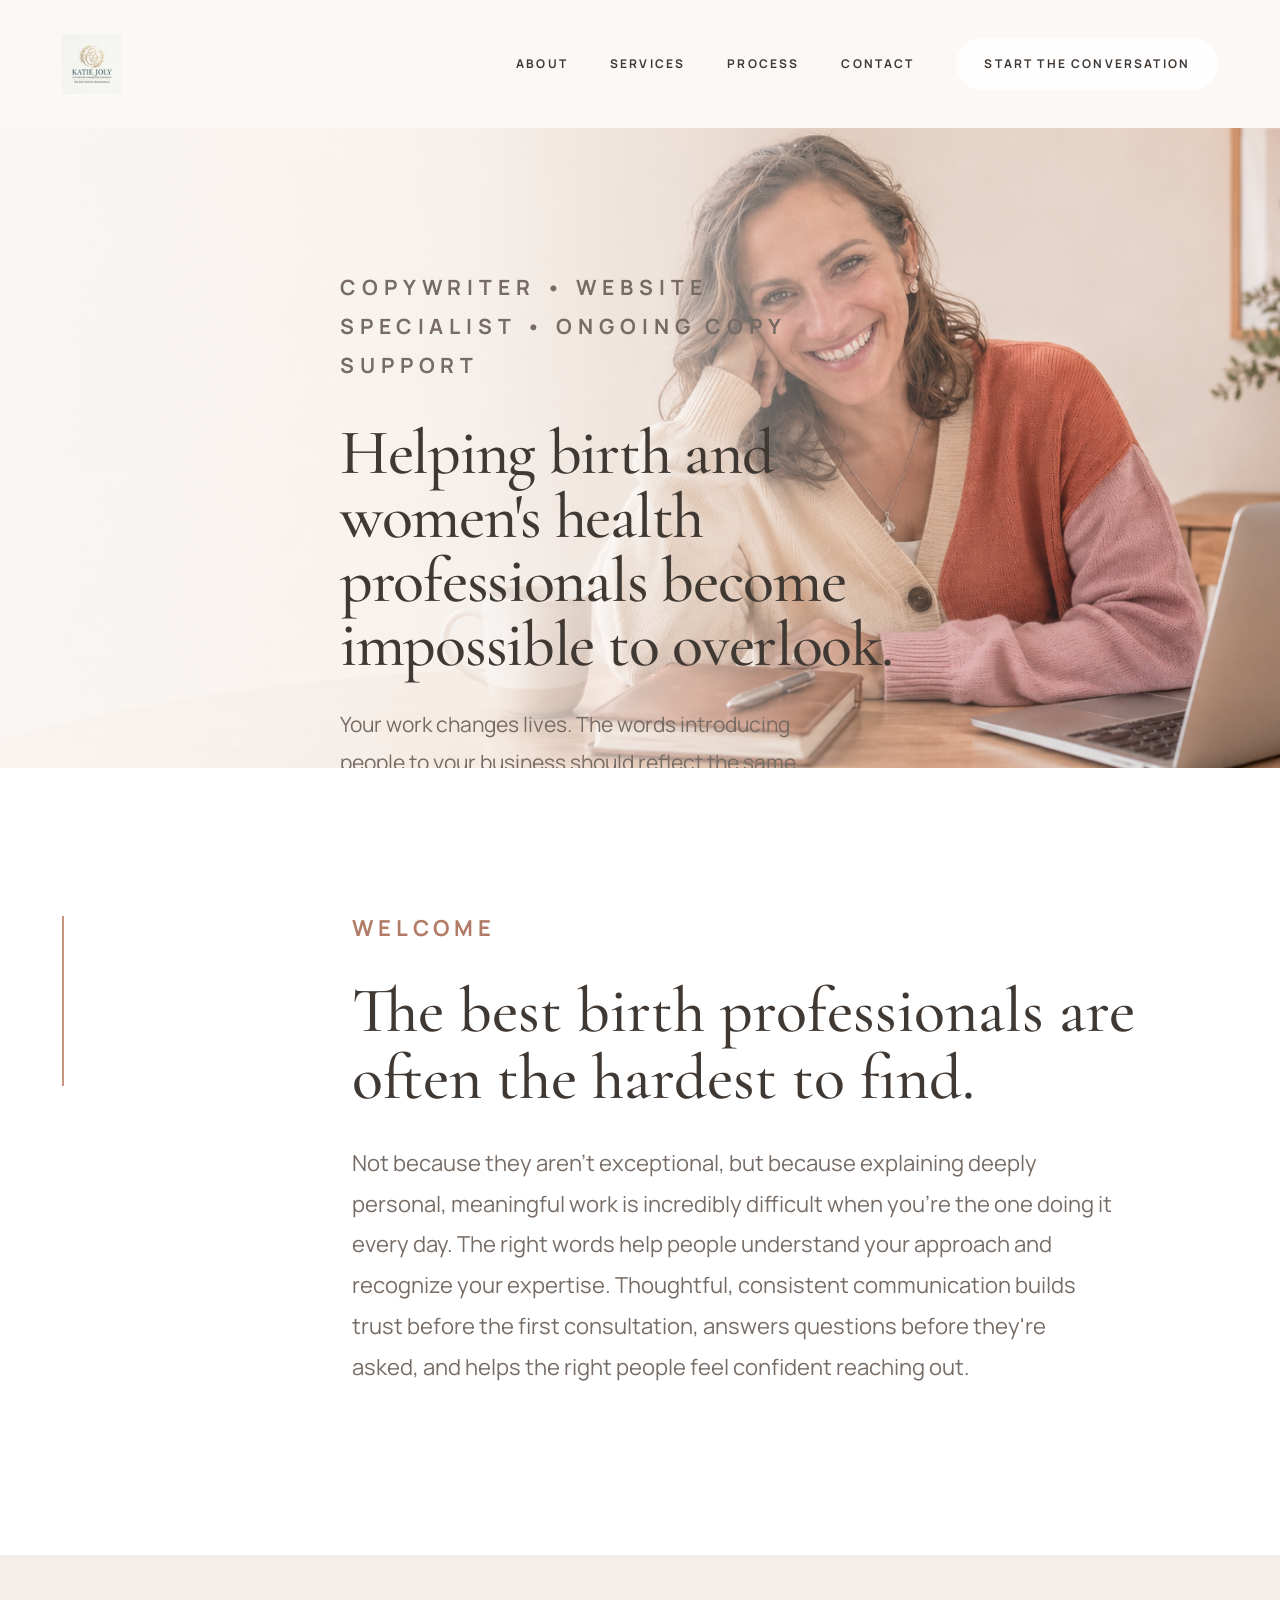
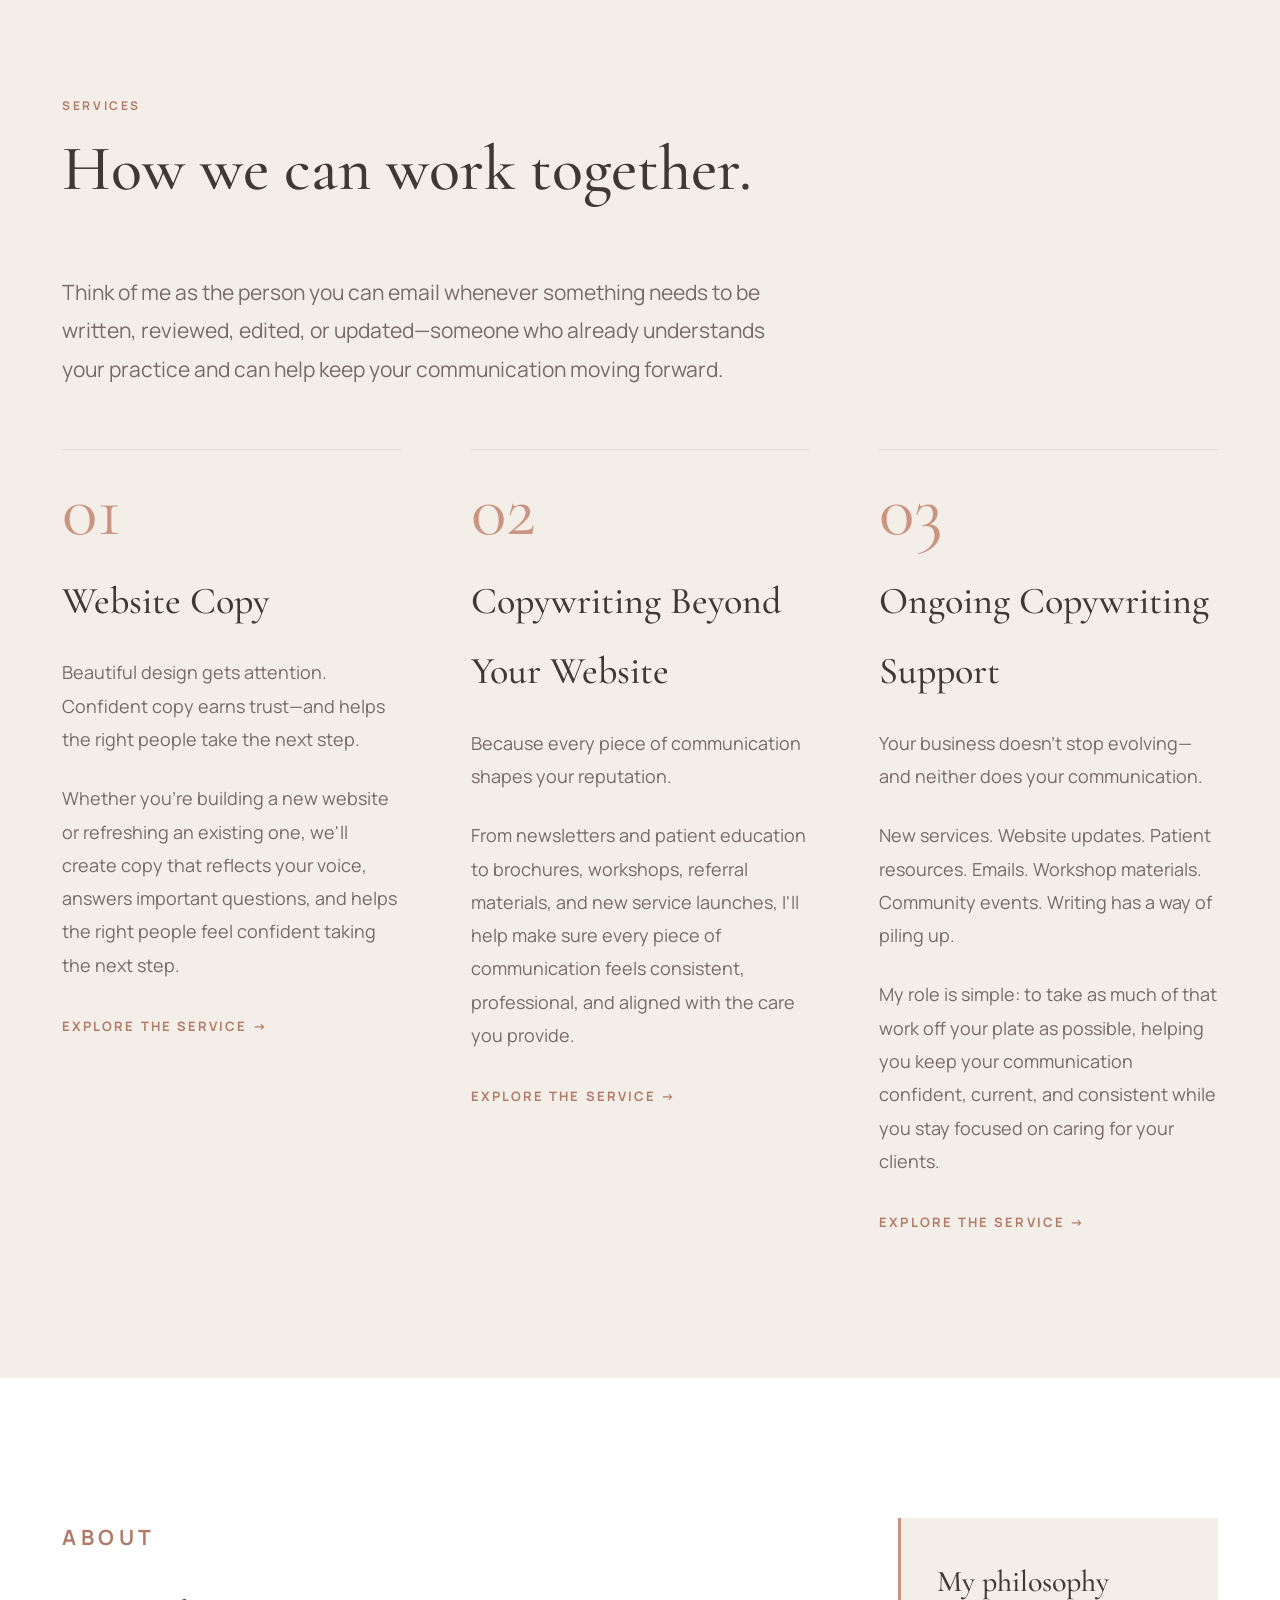
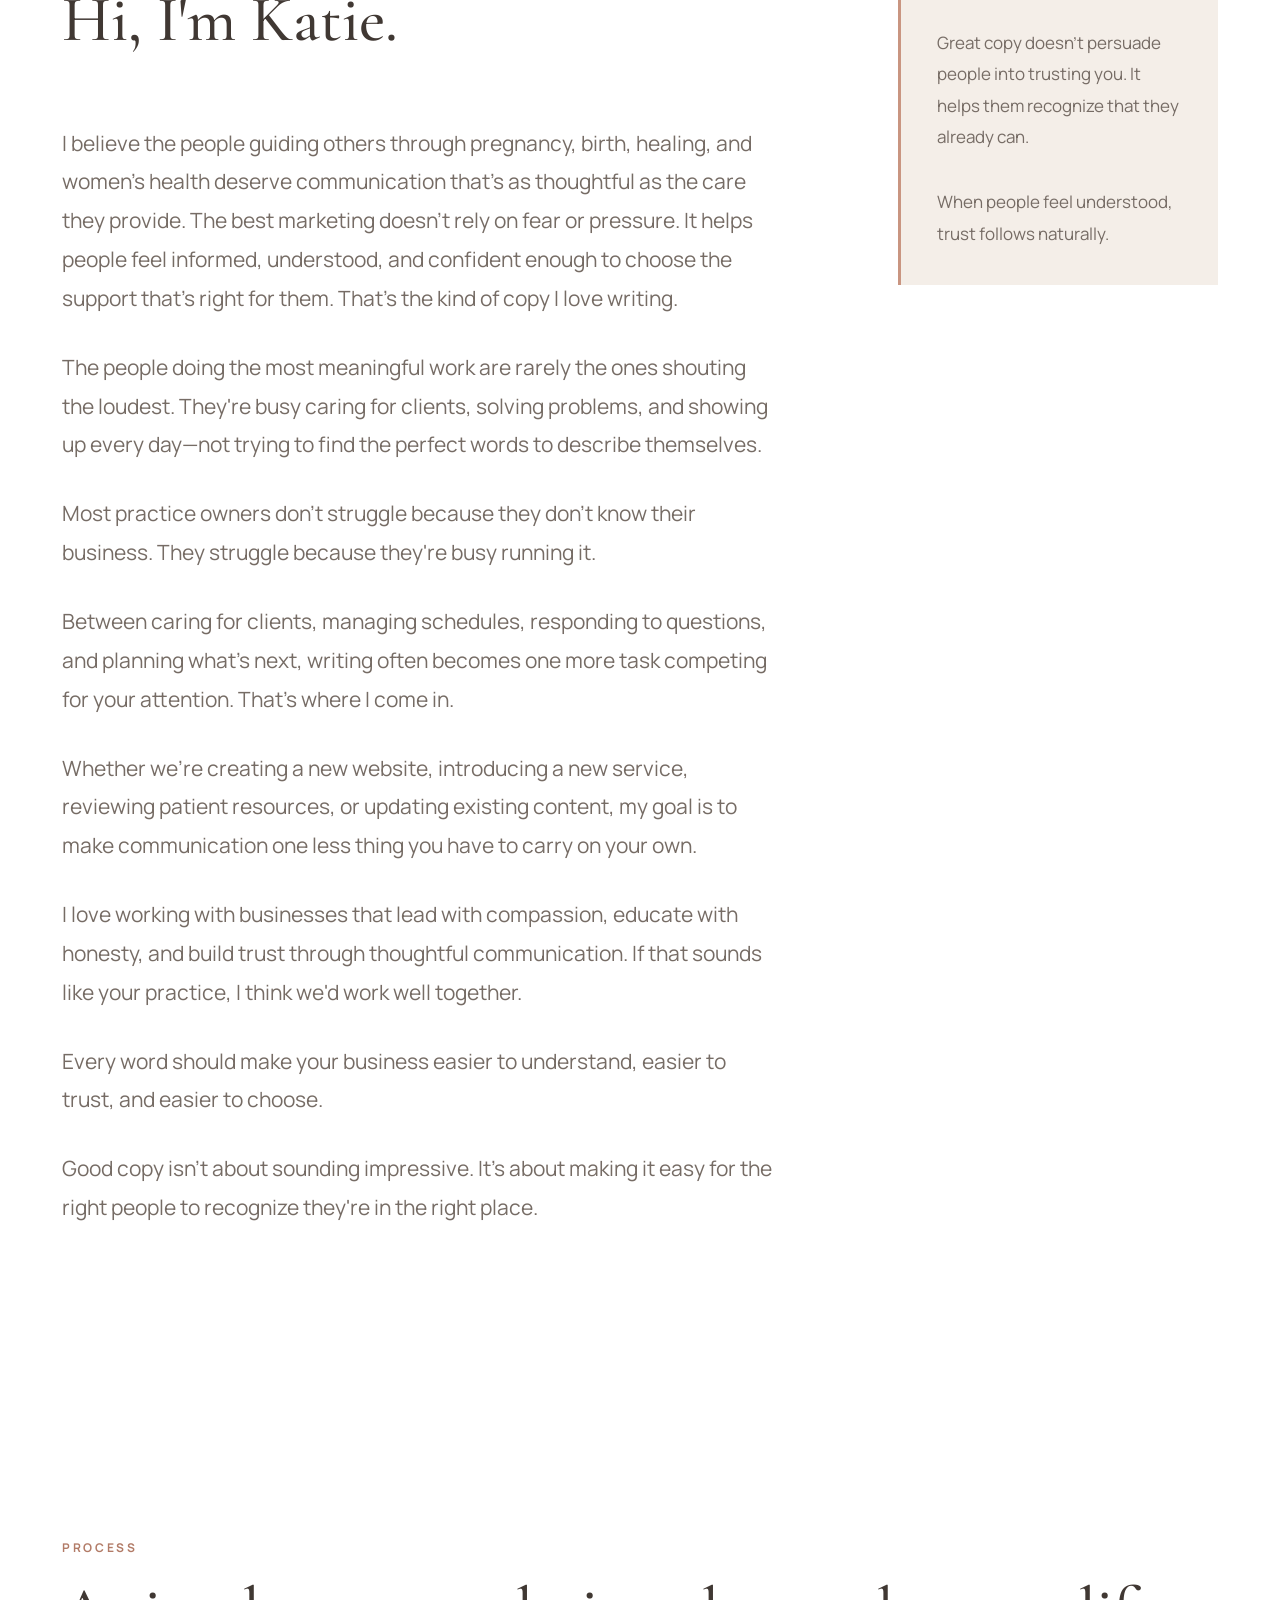
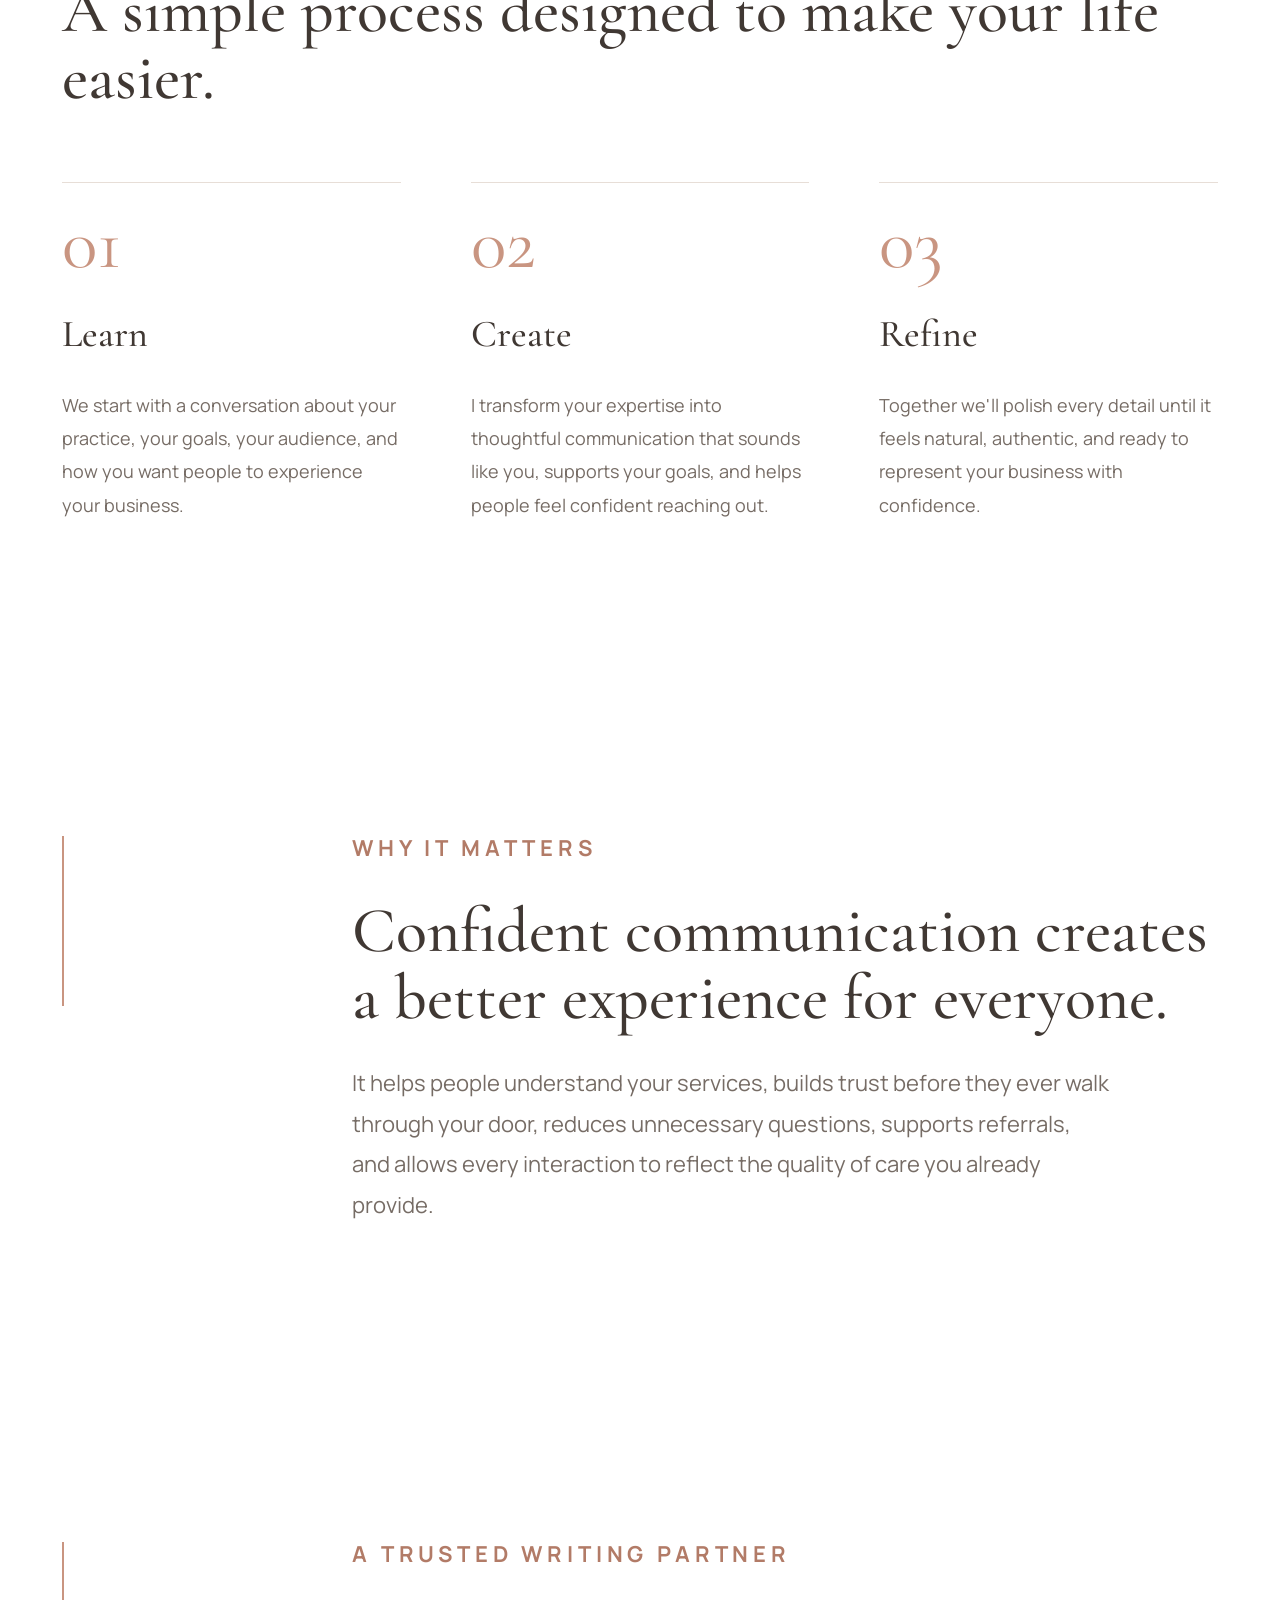
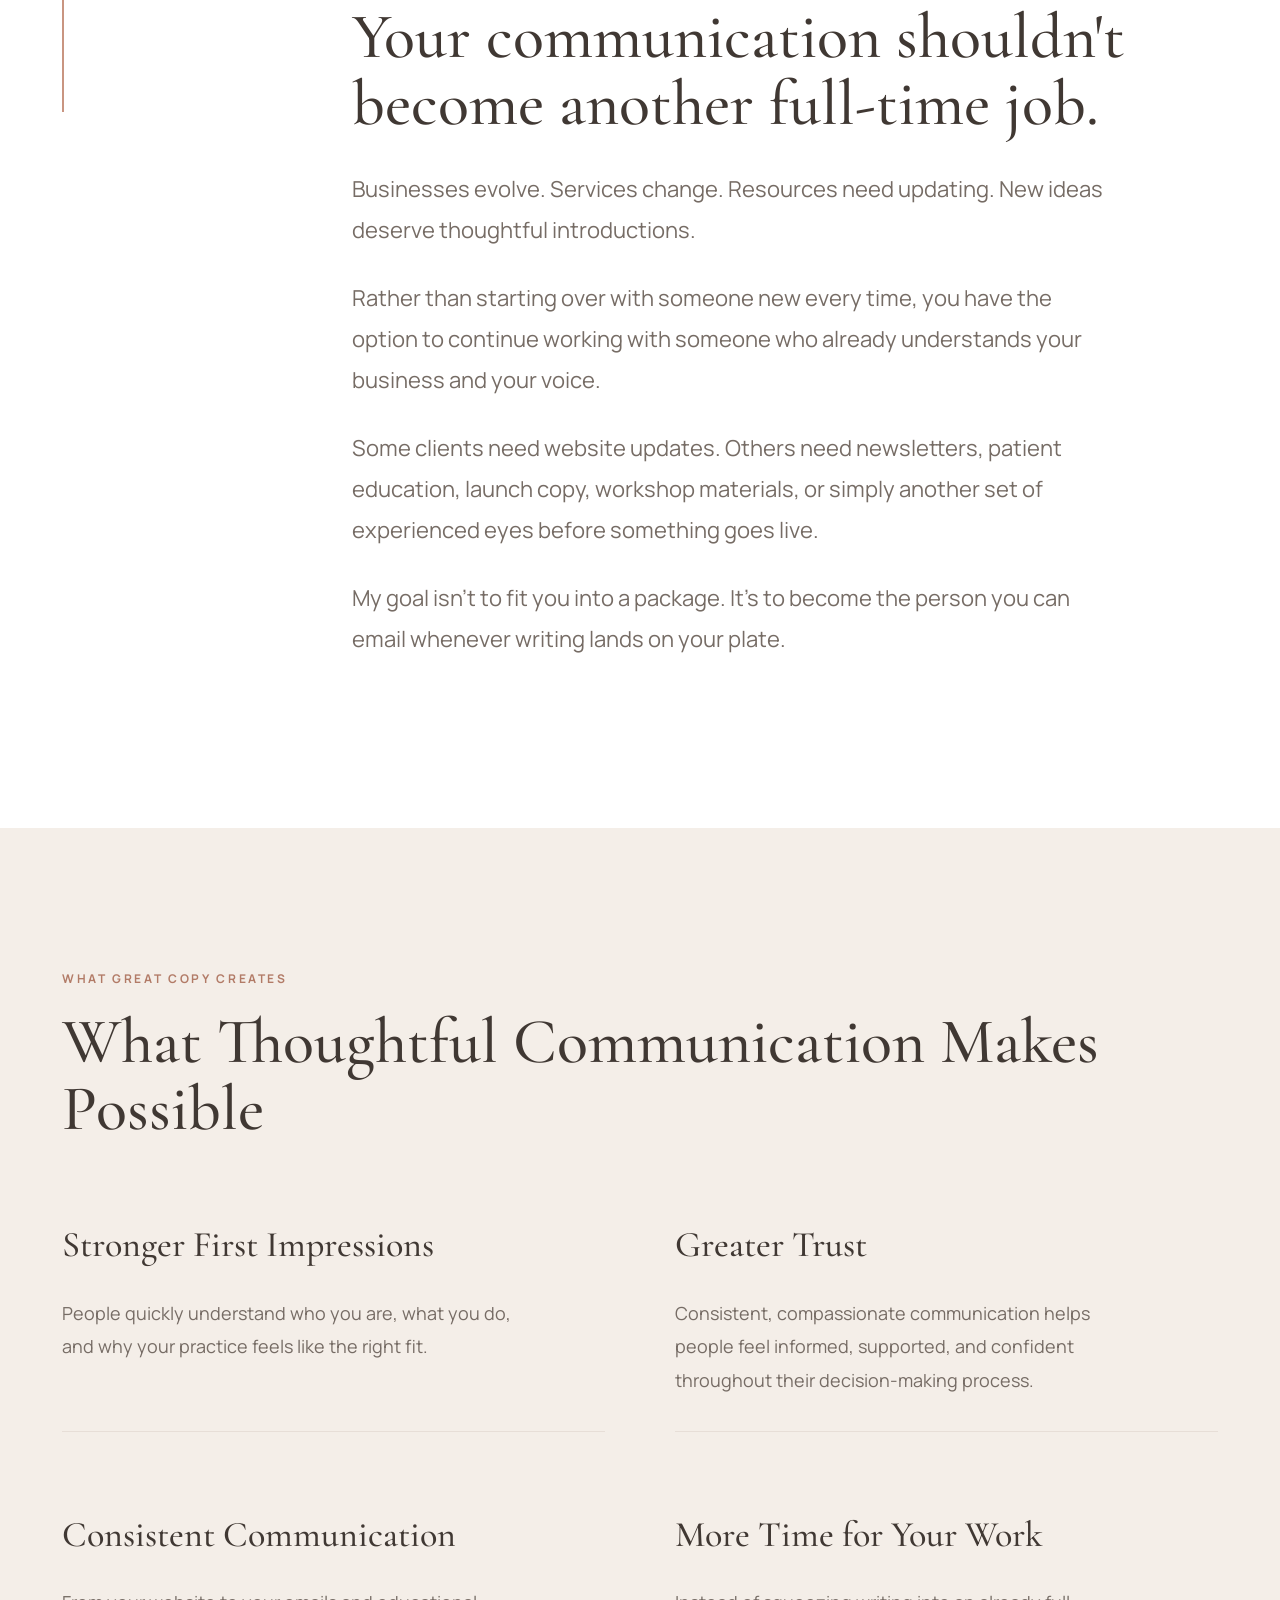
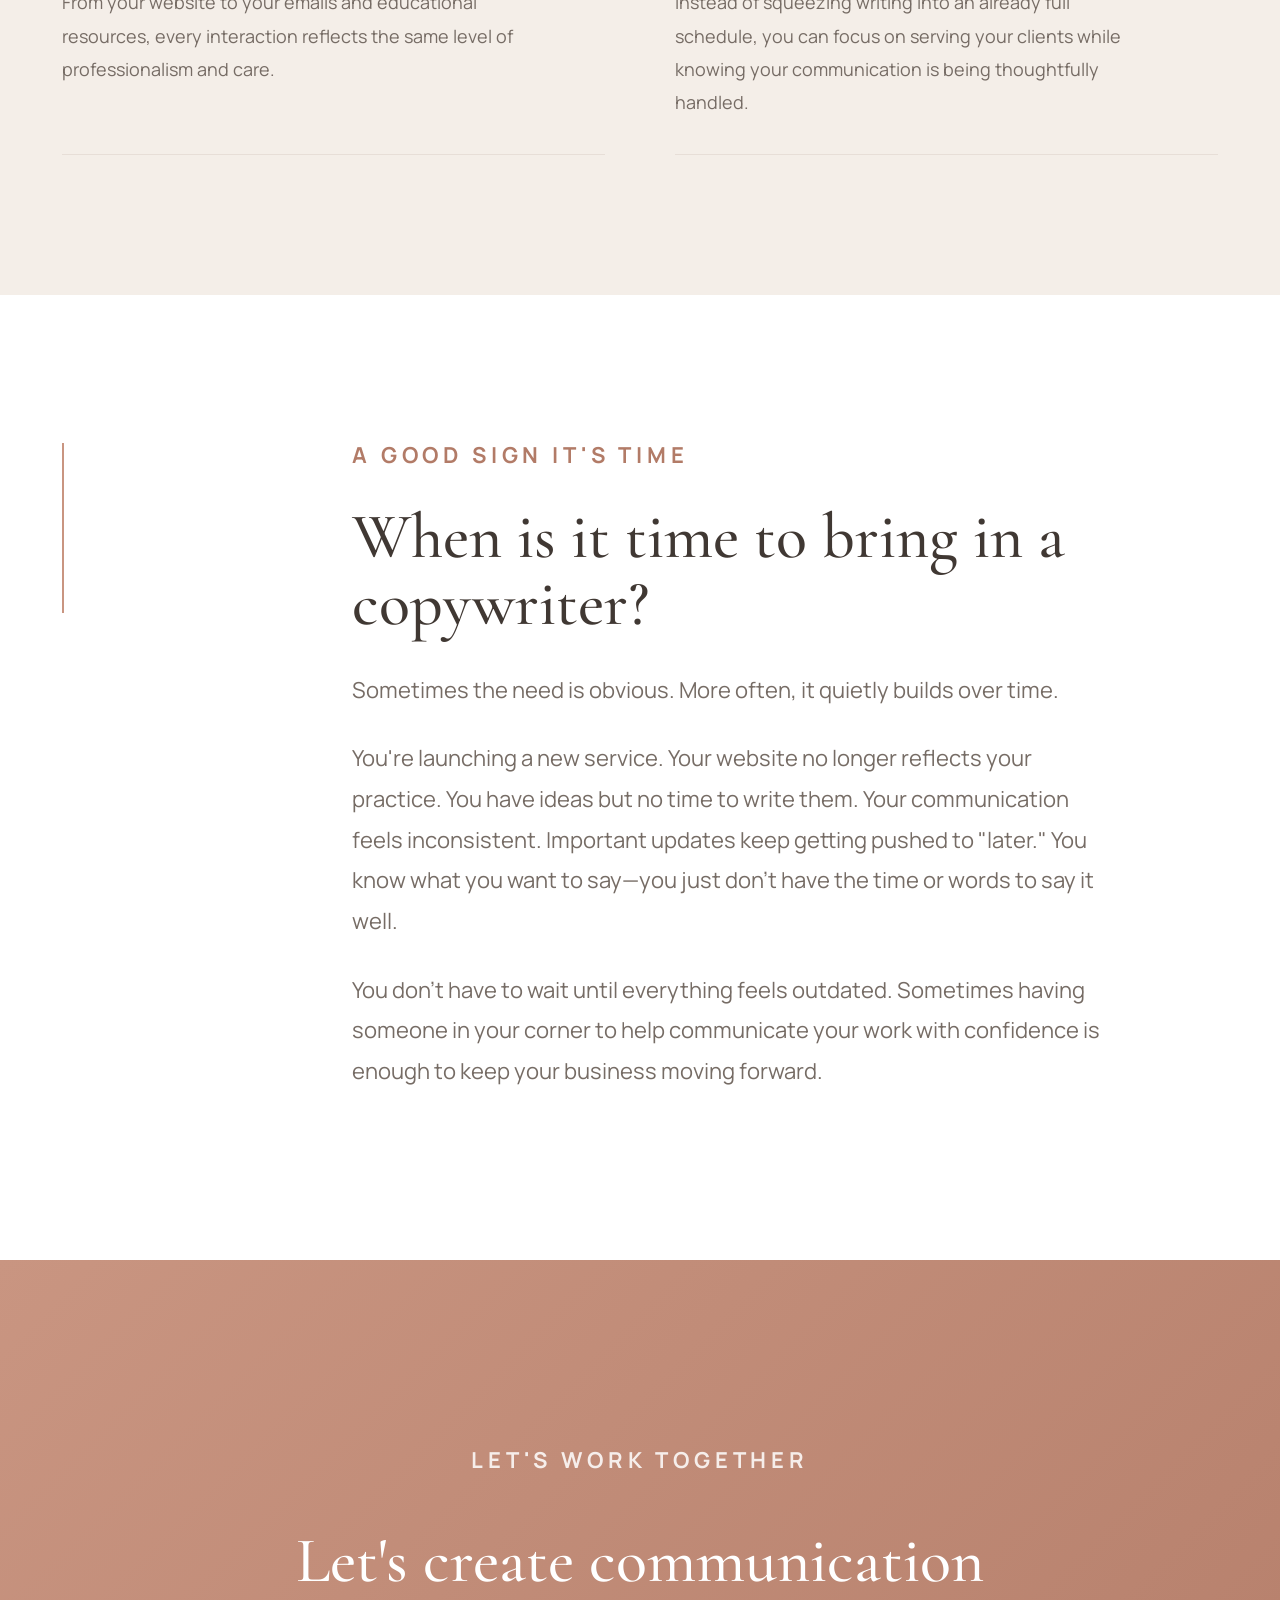
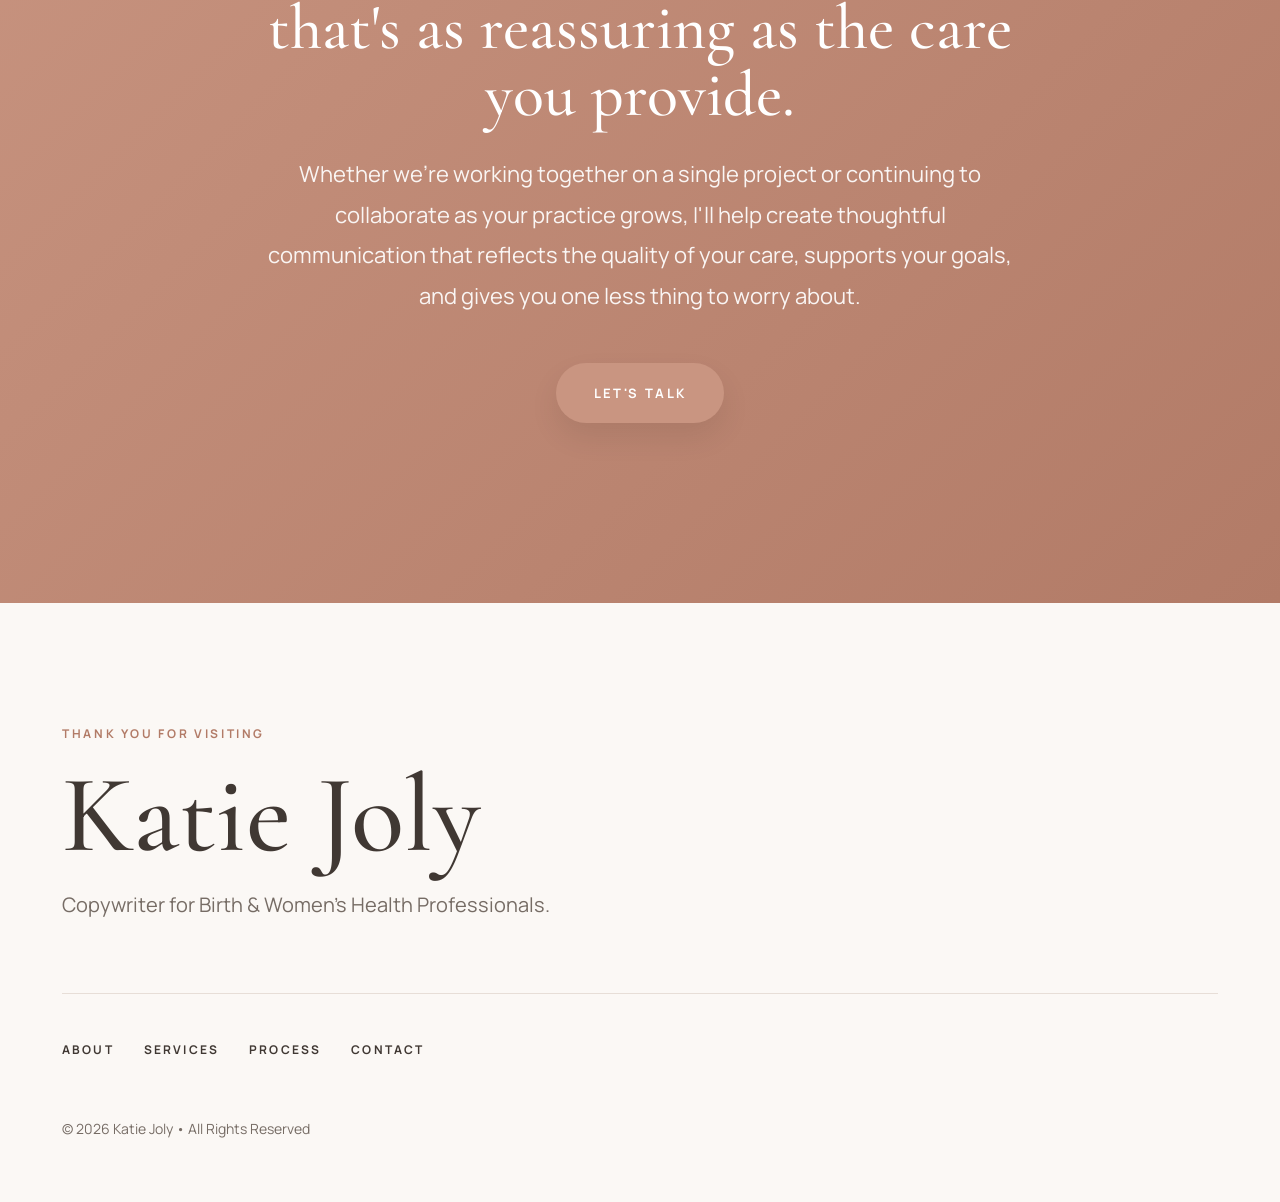
==== commit 97477318: "Update index.html" ====
--- a/index.html
+++ b/index.html
@@ -205,7 +205,7 @@
 <a href="#services">Services</a>
 <a href="#process">Process</a>
 <a href="#contact">Contact</a>
-<a class="nav-button" href="mailto:kitjoly@gmail.com">Let's Talk</a>
+<a class="nav-button" href="mailto:kitjoly@gmail.com">Start the conversation</a>
 </nav>
 </div>
 </div>
@@ -219,11 +219,11 @@
 <div class="hero-overlay"></div>
 <div class="container">
 <div class="hero-content">
-<p class="eyebrow">COPYWRITER • BRAND STORYTELLER • MARKETING PARTNER</p>
+<p class="eyebrow">COPYWRITER • WEBSITE SPECIALIST • ONGOING COPY SUPPORT</p>
 <h1>Helping birth and women's health professionals become impossible to overlook.</h1>
-<p>Your work changes lives. The words people read before they meet you deserve to reflect the same level of care, confidence, and expertise you bring to every family you serve.</p>
-<p>From websites and emails to brochures, social media, launches, and everything in between, I write thoughtful copy that helps your business grow—and keeps growing with you.</p>
-<a class="primary-button" href="mailto:kitjoly@gmail.com?subject=Let's%20Talk">Let's Talk</a>
+<p>Your work changes lives. The words introducing people to your business should reflect the same care, confidence, and compassion they experience when they meet you.</p>
+<p>Great communication does more than explain what you do. It helps people understand your approach, trust your expertise, and feel confident taking the next step. As your practice grows and evolves, I'll help make sure everything you share continues to reflect the quality of care you provide.</p>
+<a class="primary-button" href="mailto:kitjoly@gmail.com?subject=Let's%20Talk">Let's Connect</a>
 </div>
 </div>
 </section>
@@ -235,10 +235,8 @@
 <div class="editorial-copy">
 <p class="section-label">WELCOME</p>
 <h2>The best birth professionals are often the hardest to find.</h2>
-<p>Not because they lack experience or expertise, but because it's incredibly difficult to describe the work that comes so naturally to you.</p>
-<p>The right words don't just make your website sound better. They help people understand your approach, recognize your expertise, and feel confident reaching out.</p>
-<p>Whether someone finds you through your website, an Instagram post, an email, a brochure, or a referral, every interaction should leave them thinking, "This is exactly who I've been looking for."</p>
-<p>That's what great copy does.</p>
+<p>Not because they aren't exceptional, but because explaining deeply personal, meaningful work is incredibly difficult when you're the one doing it every day. The right words help people understand your approach and recognize your expertise. Thoughtful, consistent communication builds trust before the first consultation, answers questions before they're asked, and helps the right people feel confident reaching out.</p>
+</div>
 </div>
 </div>
 </section>
@@ -247,27 +245,29 @@
 <div class="container">
 <p class="section-label">SERVICES</p>
 <h2>How we can work together.</h2>
+<p class="section-intro" style="font-size:21px;max-width:720px;margin-bottom:60px;">Think of me as the person you can email whenever something needs to be written, reviewed, edited, or updated—someone who already understands your practice and can help keep your communication moving forward.</p>
 <div class="services-grid">
 <div class="service fade">
 <div class="service-number">01</div>
 <h3>Website Copy</h3>
-<p>Beautiful websites deserve equally thoughtful words.</p>
-<p>Whether you're starting from scratch or refreshing an existing site, we'll create copy that sounds like you, connects with the right families, and inspires action.</p>
-<a href="mailto:kitjoly@gmail.com">Learn More →</a>
+<p>Beautiful design gets attention. Confident copy earns trust—and helps the right people take the next step.</p>
+<p>Whether you're building a new website or refreshing an existing one, we'll create copy that reflects your voice, answers important questions, and helps the right people feel confident taking the next step.</p>
+<a href="mailto:kitjoly@gmail.com">Explore the service →</a>
 </div>
 <div class="service fade">
 <div class="service-number">02</div>
-<h3>Marketing Strategy</h3>
-<p>Because your website isn't the only place your business speaks.</p>
-<p>From email campaigns and brochures to social media, lead magnets, blog articles, sales pages, and launch content, I'll help you create a comprehensive toolkit that supports your business long after your website goes live.</p>
-<a href="mailto:kitjoly@gmail.com">Learn More →</a>
+<h3>Copywriting Beyond Your Website</h3>
+<p>Because every piece of communication shapes your reputation.</p>
+<p>From newsletters and patient education to brochures, workshops, referral materials, and new service launches, I'll help make sure every piece of communication feels consistent, professional, and aligned with the care you provide.</p>
+<a href="mailto:kitjoly@gmail.com">Explore the service →</a>
 </div>
 <div class="service fade">
 <div class="service-number">03</div>
 <h3>Ongoing Copywriting Support</h3>
-<p>Businesses don't stop growing after launch.</p>
-<p>Need monthly content? Seasonal campaigns? Updated service pages? New offers? Think of me as your trusted copywriter whenever your business needs fresh words.</p>
-<a href="mailto:kitjoly@gmail.com">Learn More →</a>
+<p>Your business doesn't stop evolving—and neither does your communication.</p>
+<p>New services. Website updates. Patient resources. Emails. Workshop materials. Community events. Writing has a way of piling up.</p>
+<p>My role is simple: to take as much of that work off your plate as possible, helping you keep your communication confident, current, and consistent while you stay focused on caring for your clients.</p>
+<a href="mailto:kitjoly@gmail.com">Explore the service →</a>
 </div>
 </div>
 </div>
@@ -280,17 +280,20 @@
 <div class="about-copy fade">
 <p class="section-label">ABOUT</p>
 <h2>Hi, I'm Katie.</h2>
-<p>I believe birth and women's health professionals deserve words that reflect the incredible care they provide.</p>
-<p>Too often, I see talented doulas, midwives, educators, and women's health professionals undersell themselves—not because they lack experience, but because talking about yourself is surprisingly hard.</p>
-<p>That's where I can help.</p>
-<p>I help you find words for the work you already do so beautifully, making it easier for the right people to recognize the care, experience, and heart behind your practice.</p>
-<p>Whether we're creating a new website, launching a service, writing an email campaign, or refreshing your marketing, my goal is always the same: to make your business feel as trustworthy online as it does in person.</p>
+<p>I believe the people guiding others through pregnancy, birth, healing, and women's health deserve communication that's as thoughtful as the care they provide. The best marketing doesn't rely on fear or pressure. It helps people feel informed, understood, and confident enough to choose the support that's right for them. That's the kind of copy I love writing.</p>
+<p>The people doing the most meaningful work are rarely the ones shouting the loudest. They're busy caring for clients, solving problems, and showing up every day—not trying to find the perfect words to describe themselves.</p>
+<p>Most practice owners don't struggle because they don't know their business. They struggle because they're busy running it.</p>
+<p>Between caring for clients, managing schedules, responding to questions, and planning what's next, writing often becomes one more task competing for your attention. That's where I come in.</p>
+<p>Whether we're creating a new website, introducing a new service, reviewing patient resources, or updating existing content, my goal is to make communication one less thing you have to carry on your own.</p>
+<p>I love working with businesses that lead with compassion, educate with honesty, and build trust through thoughtful communication. If that sounds like your practice, I think we'd work well together.</p>
+<p>Every word should make your business easier to understand, easier to trust, and easier to choose.</p>
+<p>Good copy isn't about sounding impressive. It's about making it easy for the right people to recognize they're in the right place.</p>
 </div>
 <aside class="about-note fade">
 <h4>My philosophy</h4>
 <p>Great copy doesn't persuade people into trusting you. It helps them recognize that they already can.</p>
 <br>
-<p>When your audience feels seen, trust follows naturally.</p>
+<p>When people feel understood, trust follows naturally.</p>
 </aside>
 </div>
 </div>
@@ -304,18 +307,18 @@
 <div class="services-grid">
 <div class="service fade">
 <div class="service-number">01</div>
-<h3>Listen</h3>
-<p>We begin with a collaborative strategy session to understand your practice, your audience, and what makes your approach unique.</p>
+<h3>Learn</h3>
+<p>We start with a conversation about your practice, your goals, your audience, and how you want people to experience your business.</p>
 </div>
 <div class="service fade">
 <div class="service-number">02</div>
-<h3>Write</h3>
-<p>I transform your expertise into clear, compassionate copy that reflects your voice and builds immediate trust.</p>
+<h3>Create</h3>
+<p>I transform your expertise into thoughtful communication that sounds like you, supports your goals, and helps people feel confident reaching out.</p>
 </div>
 <div class="service fade">
 <div class="service-number">03</div>
 <h3>Refine</h3>
-<p>Commited to acheiving your desired voice and direction, helping you confidently communicate with the clients you're meant to serve.</p>
+<p>Together we'll polish every detail until it feels natural, authentic, and ready to represent your business with confidence.</p>
 </div>
 </div>
 </div>
@@ -328,10 +331,25 @@
 <div class="editorial-line"></div>
 <div class="editorial-copy">
 <p class="section-label">WHY IT MATTERS</p>
-<h2>Every interaction shapes how people experience your business.</h2>
-<p>Sometimes that's your website. Sometimes it's an Instagram caption. Sometimes it's an email, a brochure, a welcome guide, or a sales page.</p>
-<p>Wherever people meet your business, your words should build trust before you ever say hello.</p>
-<p>Beautiful design catches attention. Great copy creates connection.</p>
+<h2>Confident communication creates a better experience for everyone.</h2>
+<p>It helps people understand your services, builds trust before they ever walk through your door, reduces unnecessary questions, supports referrals, and allows every interaction to reflect the quality of care you already provide.</p>
+</div>
+</div>
+</div>
+</section>
+
+<!-- TRUSTED WRITING PARTNER -->
+<section class="editorial">
+<div class="container">
+<div class="editorial-grid fade">
+<div class="editorial-line"></div>
+<div class="editorial-copy">
+<p class="section-label">A TRUSTED WRITING PARTNER</p>
+<h2>Your communication shouldn't become another full-time job.</h2>
+<p>Businesses evolve. Services change. Resources need updating. New ideas deserve thoughtful introductions.</p>
+<p>Rather than starting over with someone new every time, you have the option to continue working with someone who already understands your business and your voice.</p>
+<p>Some clients need website updates. Others need newsletters, patient education, launch copy, workshop materials, or simply another set of experienced eyes before something goes live.</p>
+<p>My goal isn't to fit you into a package. It's to become the person you can email whenever writing lands on your plate.</p>
 </div>
 </div>
 </div>
@@ -341,23 +359,39 @@
 <section class="features">
 <div class="container">
 <p class="section-label">WHAT GREAT COPY CREATES</p>
-<h2>More than beautiful words.</h2>
+<h2>What Thoughtful Communication Makes Possible</h2>
 <div class="features-grid">
 <div class="feature fade">
-<h3>More Confidence</h3>
-<p>Your clients understand exactly what you do and why you're the right fit.</p>
+<h3>Stronger First Impressions</h3>
+<p>People quickly understand who you are, what you do, and why your practice feels like the right fit.</p>
 </div>
 <div class="feature fade">
-<h3>More Consistency</h3>
-<p>Your website, emails, social media, brochures, and marketing all sound like they're coming from the same thoughtful business.</p>
+<h3>Greater Trust</h3>
+<p>Consistent, compassionate communication helps people feel informed, supported, and confident throughout their decision-making process.</p>
 </div>
 <div class="feature fade">
-<h3>More Connection</h3>
-<p>People don't choose birth and women's health professionals because of clever marketing. They choose someone who feels right.</p>
+<h3>Consistent Communication</h3>
+<p>From your website to your emails and educational resources, every interaction reflects the same level of professionalism and care.</p>
 </div>
 <div class="feature fade">
-<h3>More Room to Grow</h3>
-<p>As your business evolves, your words grow with it—new services, new offers, new story.</p>
+<h3>More Time for Your Work</h3>
+<p>Instead of squeezing writing into an already full schedule, you can focus on serving your clients while knowing your communication is being thoughtfully handled.</p>
+</div>
+</div>
+</div>
+</section>
+
+<!-- WHEN TO BRING IN A COPYWRITER -->
+<section class="editorial">
+<div class="container">
+<div class="editorial-grid fade">
+<div class="editorial-line"></div>
+<div class="editorial-copy">
+<p class="section-label">A GOOD SIGN IT'S TIME</p>
+<h2>When is it time to bring in a copywriter?</h2>
+<p>Sometimes the need is obvious. More often, it quietly builds over time.</p>
+<p>You're launching a new service. Your website no longer reflects your practice. You have ideas but no time to write them. Your communication feels inconsistent. Important updates keep getting pushed to "later." You know what you want to say—you just don't have the time or words to say it well.</p>
+<p>You don't have to wait until everything feels outdated. Sometimes having someone in your corner to help communicate your work with confidence is enough to keep your business moving forward.</p>
 </div>
 </div>
 </div>
@@ -368,8 +402,8 @@
 <div class="container">
 <div class="cta-inner fade">
 <p class="section-label" style="color:rgba(255,255,255,.85);">LET'S WORK TOGETHER</p>
-<h2>Let's create words that feel as reassuring online as you are in person.</h2>
-<p>Whether you need a website, launch copy, marketing materials, emails, or ongoing copywriting support, I'll help you find words that feel authentically you—and that turn readers into clients.</p>
+<h2>Let's create communication that's as reassuring as the care you provide.</h2>
+<p>Whether we're working together on a single project or continuing to collaborate as your practice grows, I'll help create thoughtful communication that reflects the quality of your care, supports your goals, and gives you one less thing to worry about.</p>
 <a class="primary-button" href="mailto:kitjoly@gmail.com?subject=Let's%20Talk">Let's Talk</a>
 </div>
 </div>
@@ -382,7 +416,7 @@
 <div class="footer-brand fade">
 <p class="section-label">THANK YOU FOR VISITING</p>
 <h2 class="footer-name">Katie Joly</h2>
-<p class="footer-tagline">Copywriter • Brand Storyteller • Marketing Partner for birth and women's health professionals who want their online presence to feel as warm and trustworthy as the care they provide.</p>
+<p class="footer-tagline">Copywriter for Birth &amp; Women's Health Professionals.</p>
 </div>
 </div>
 <div class="footer-divider"></div>
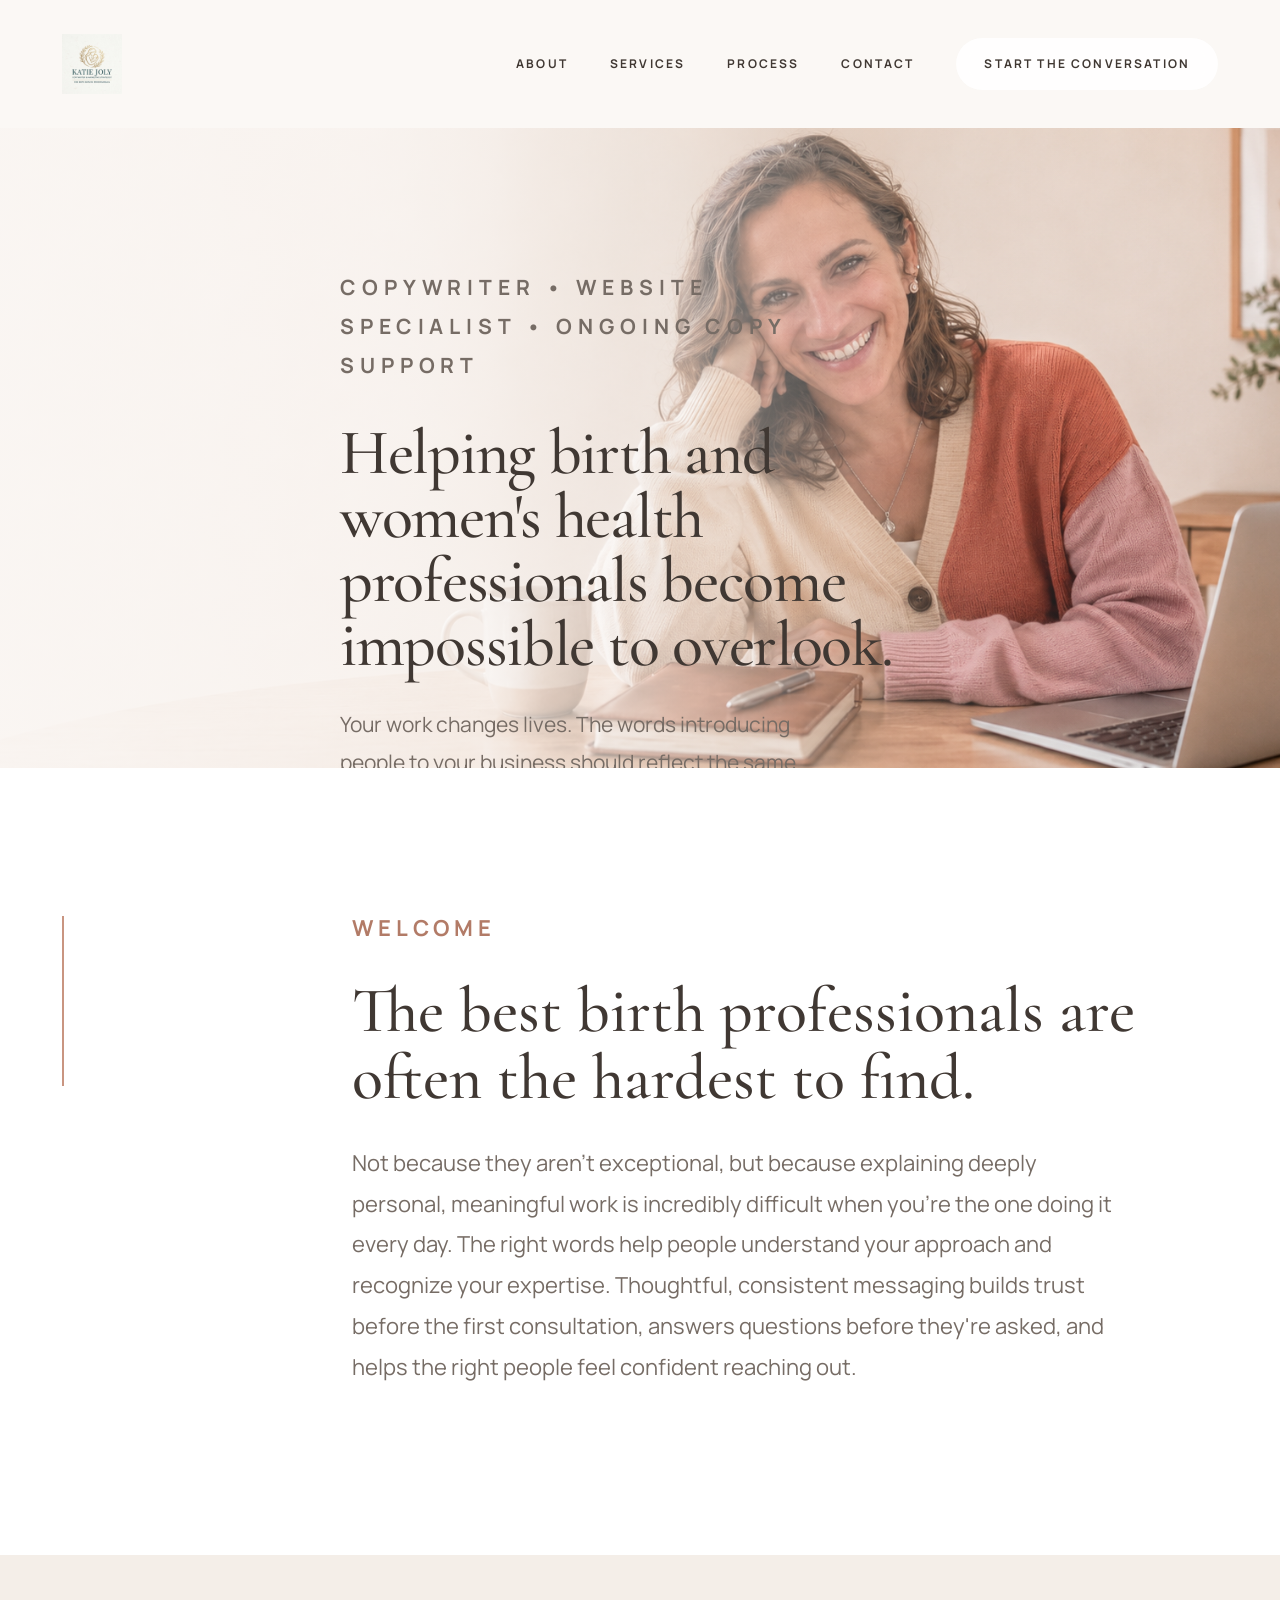
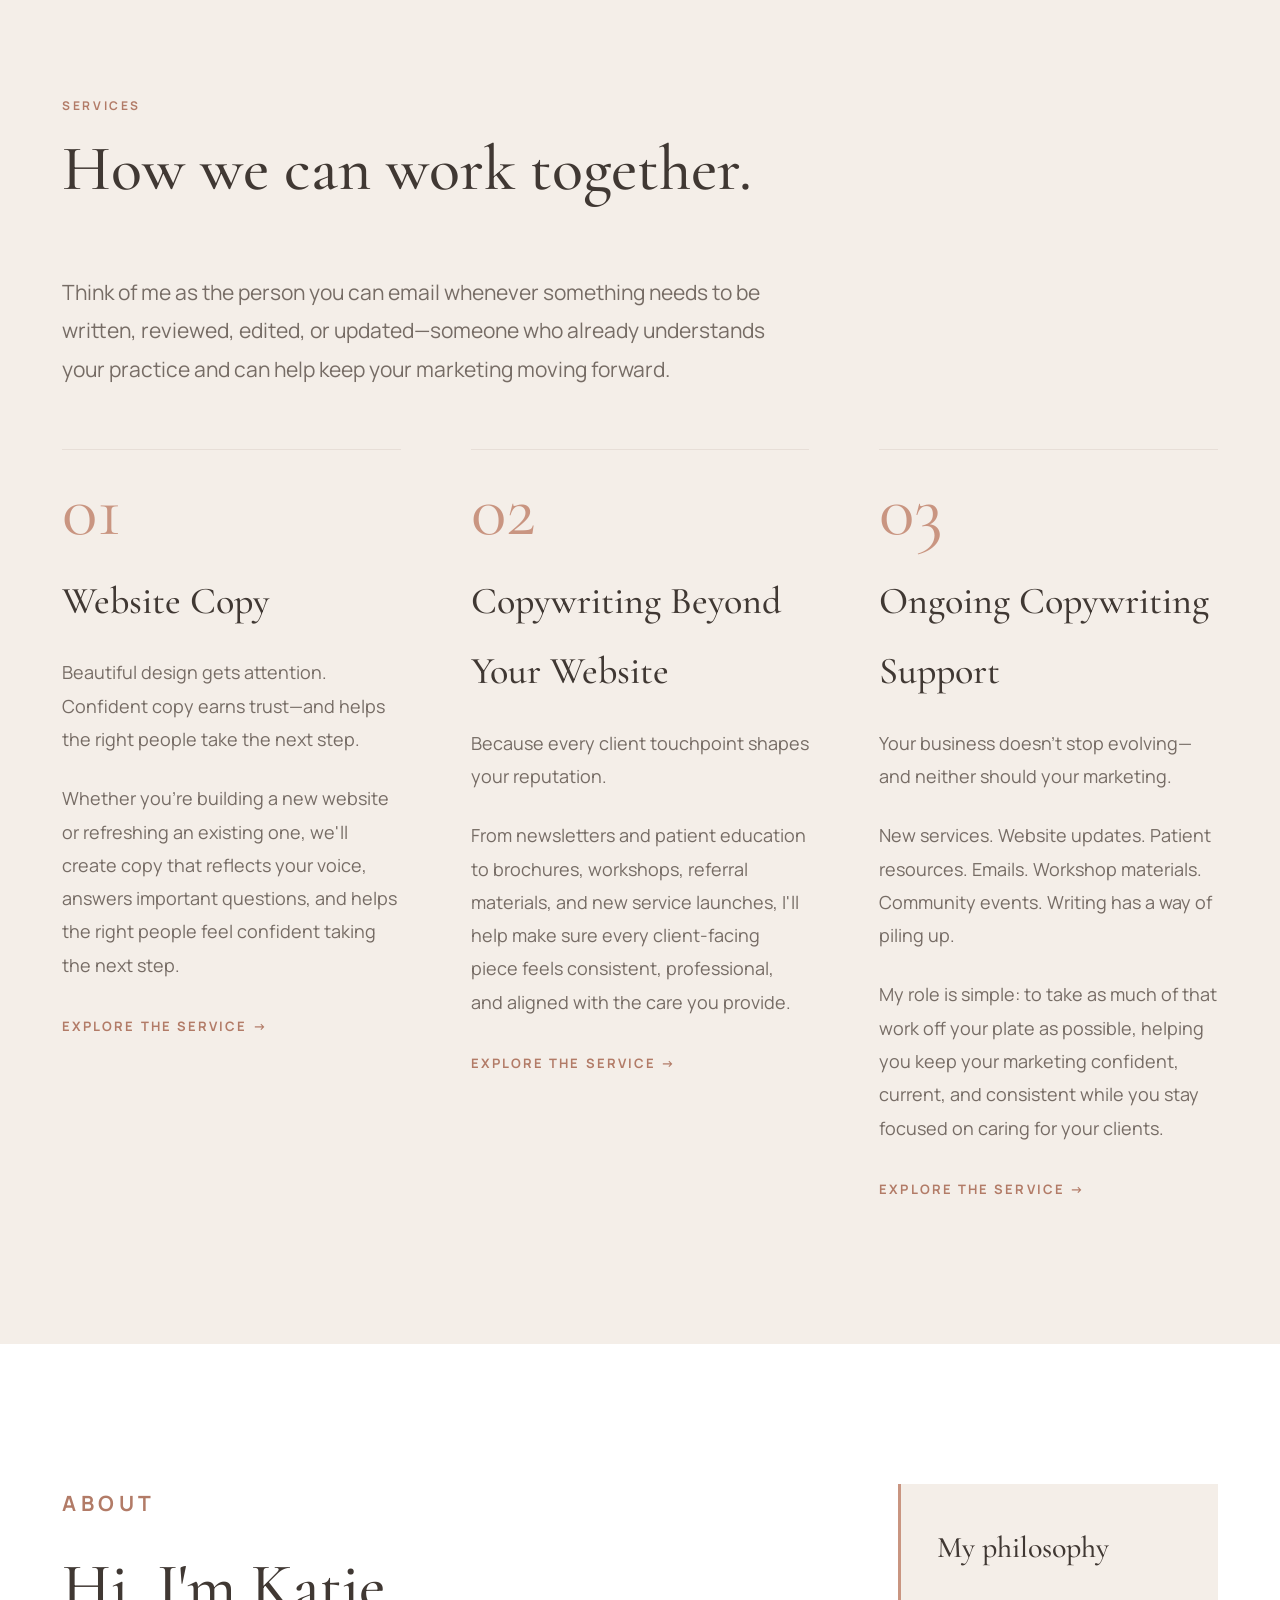
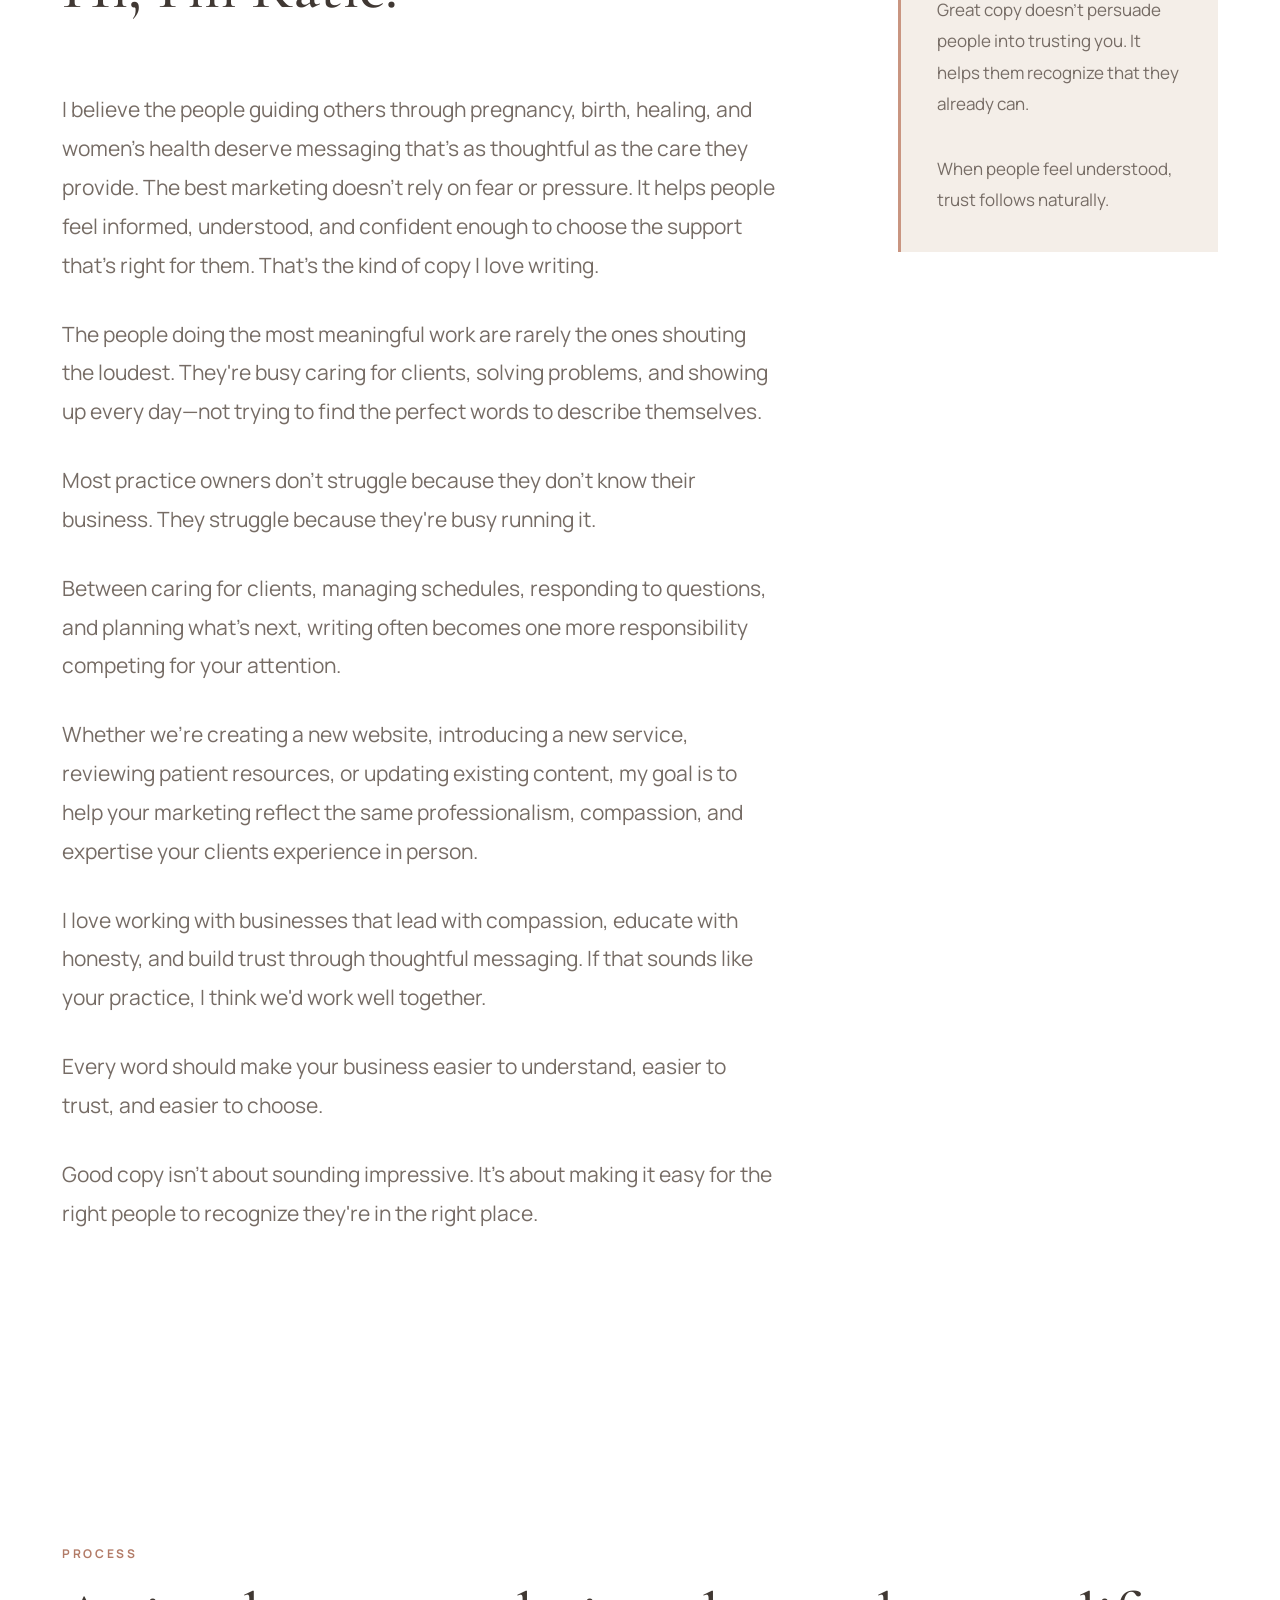
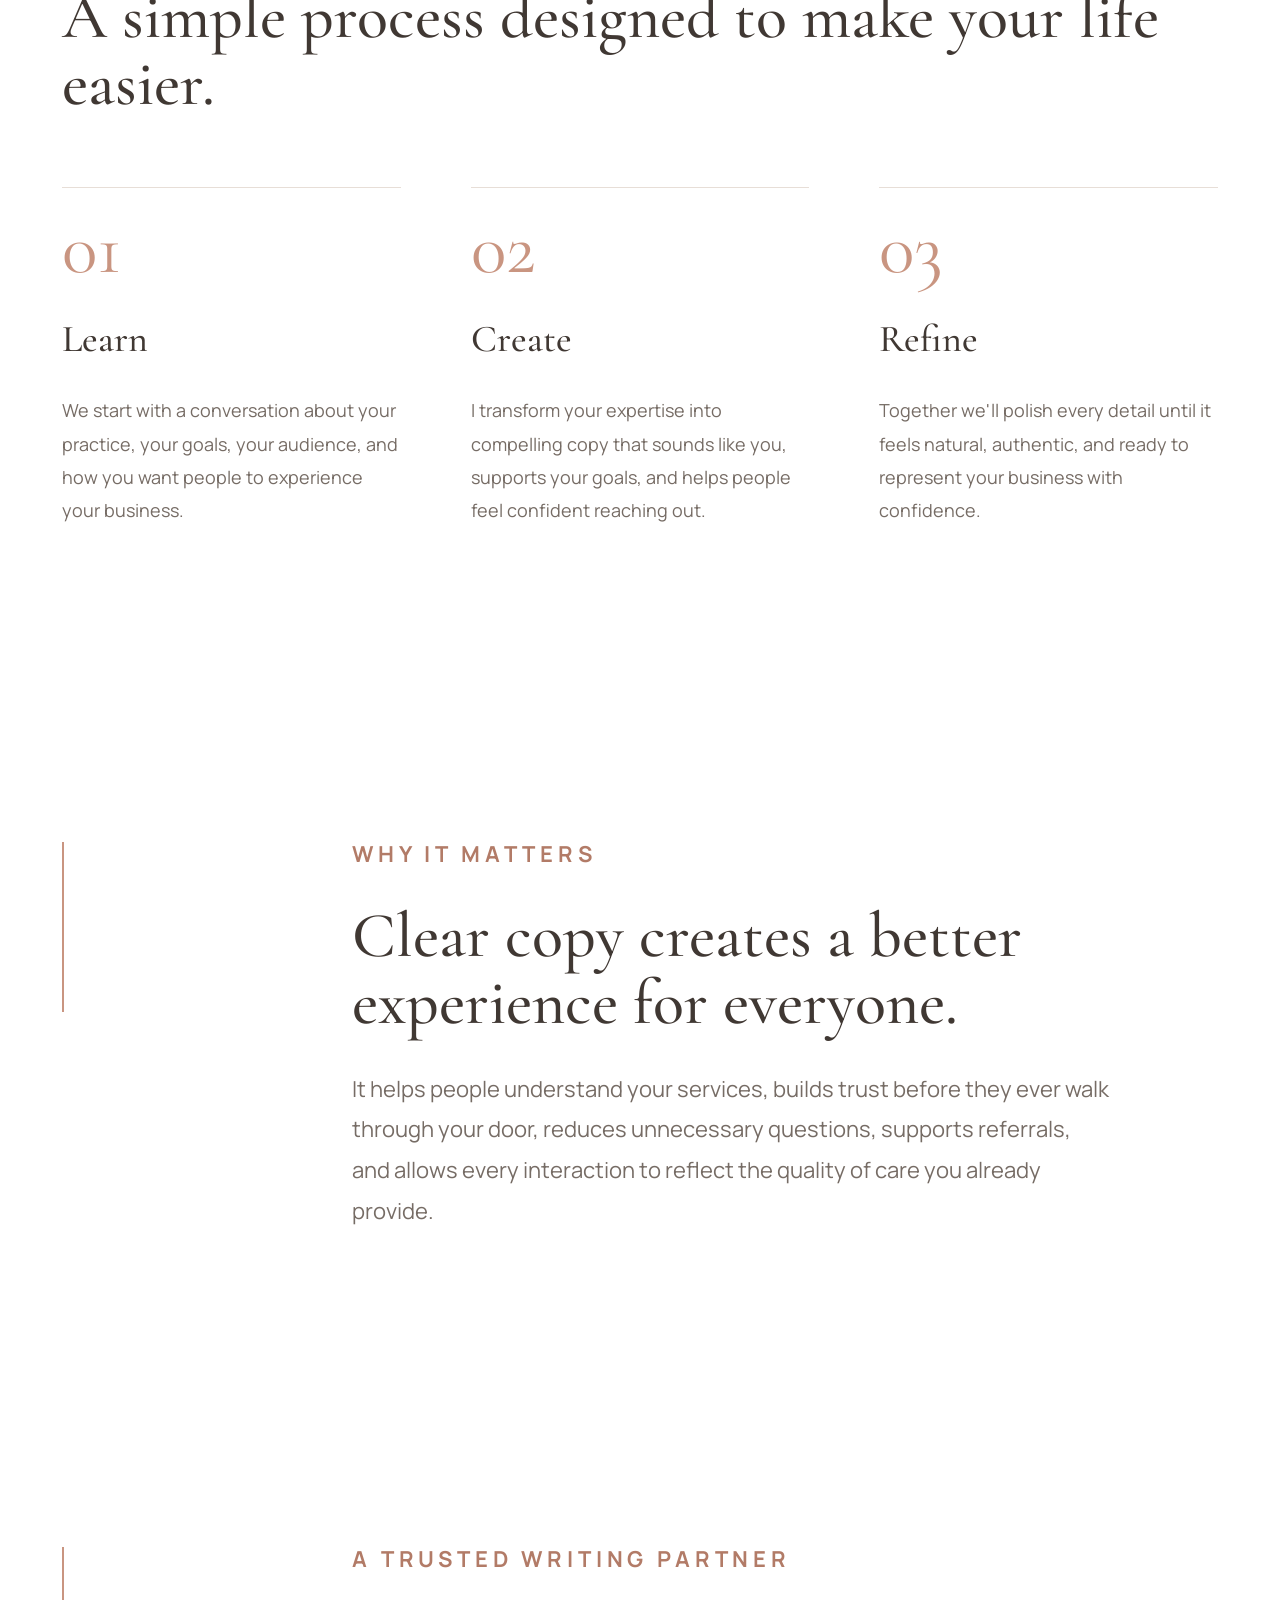
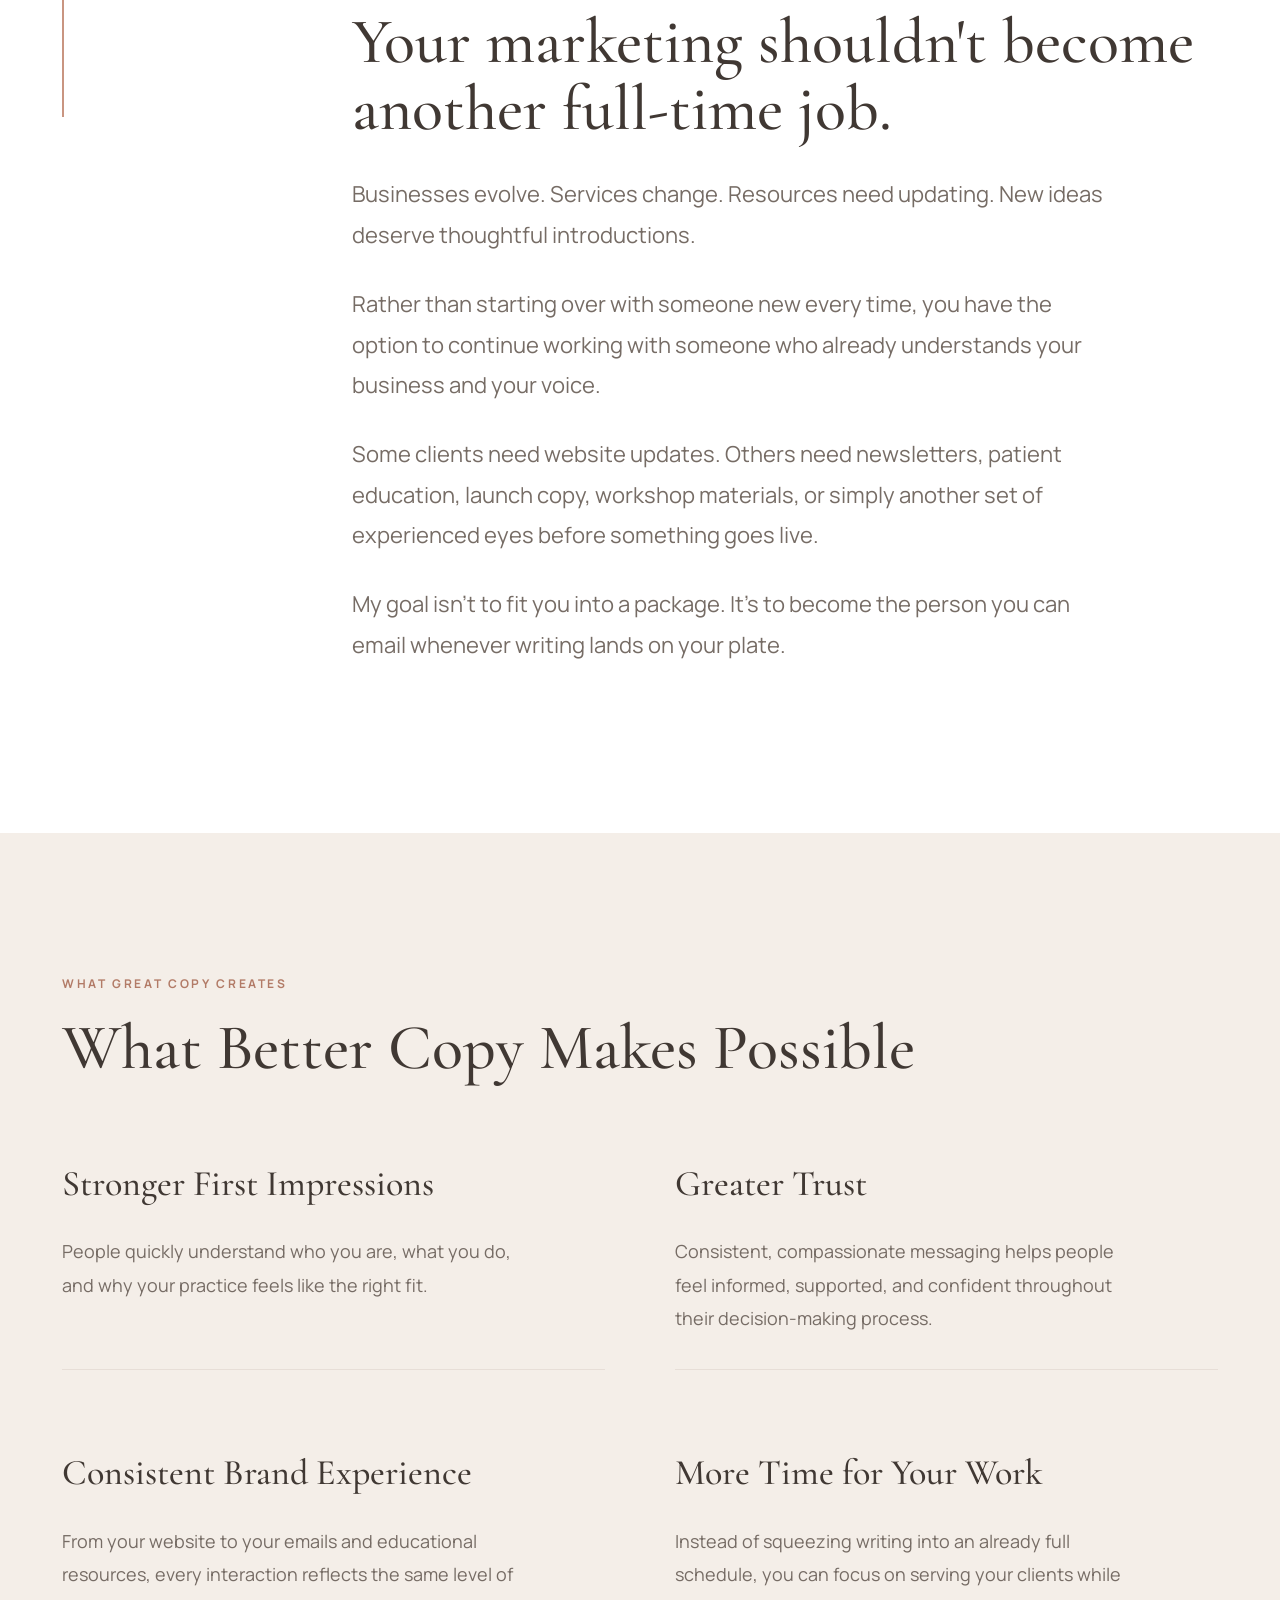
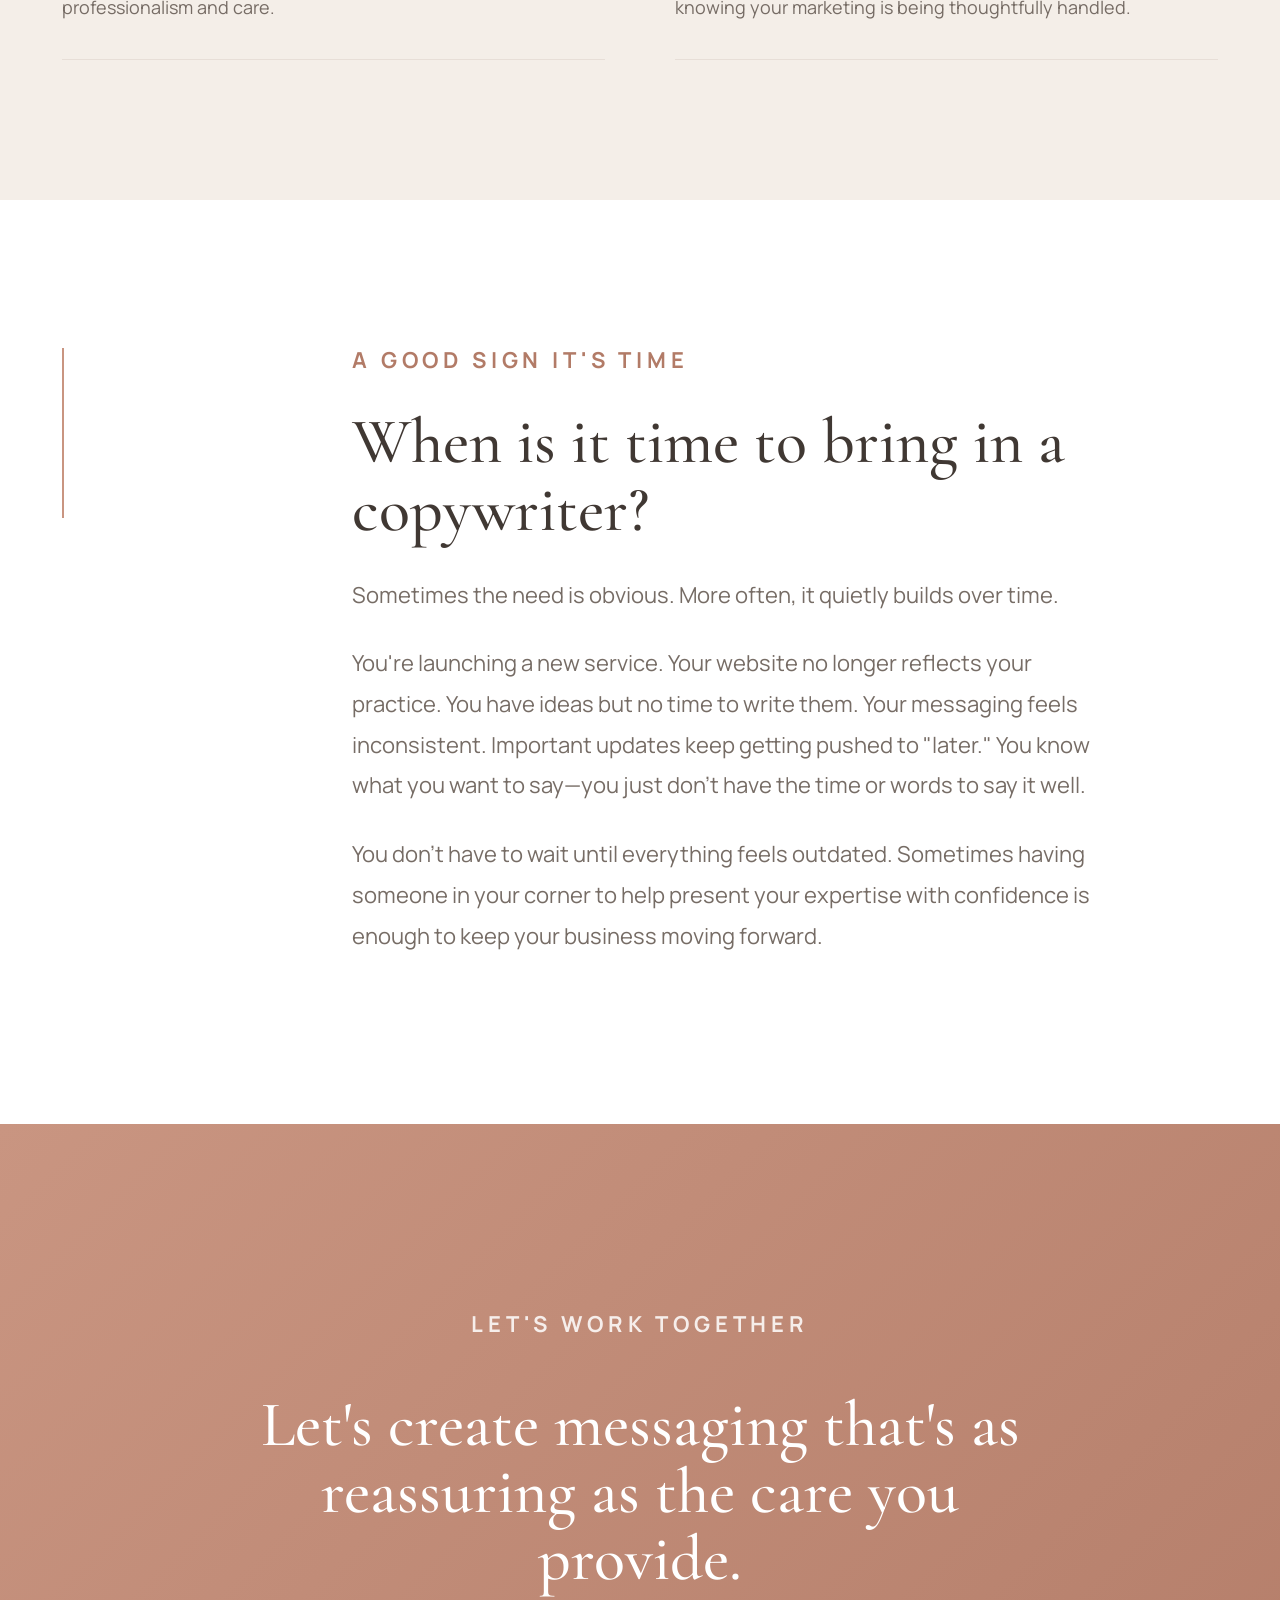
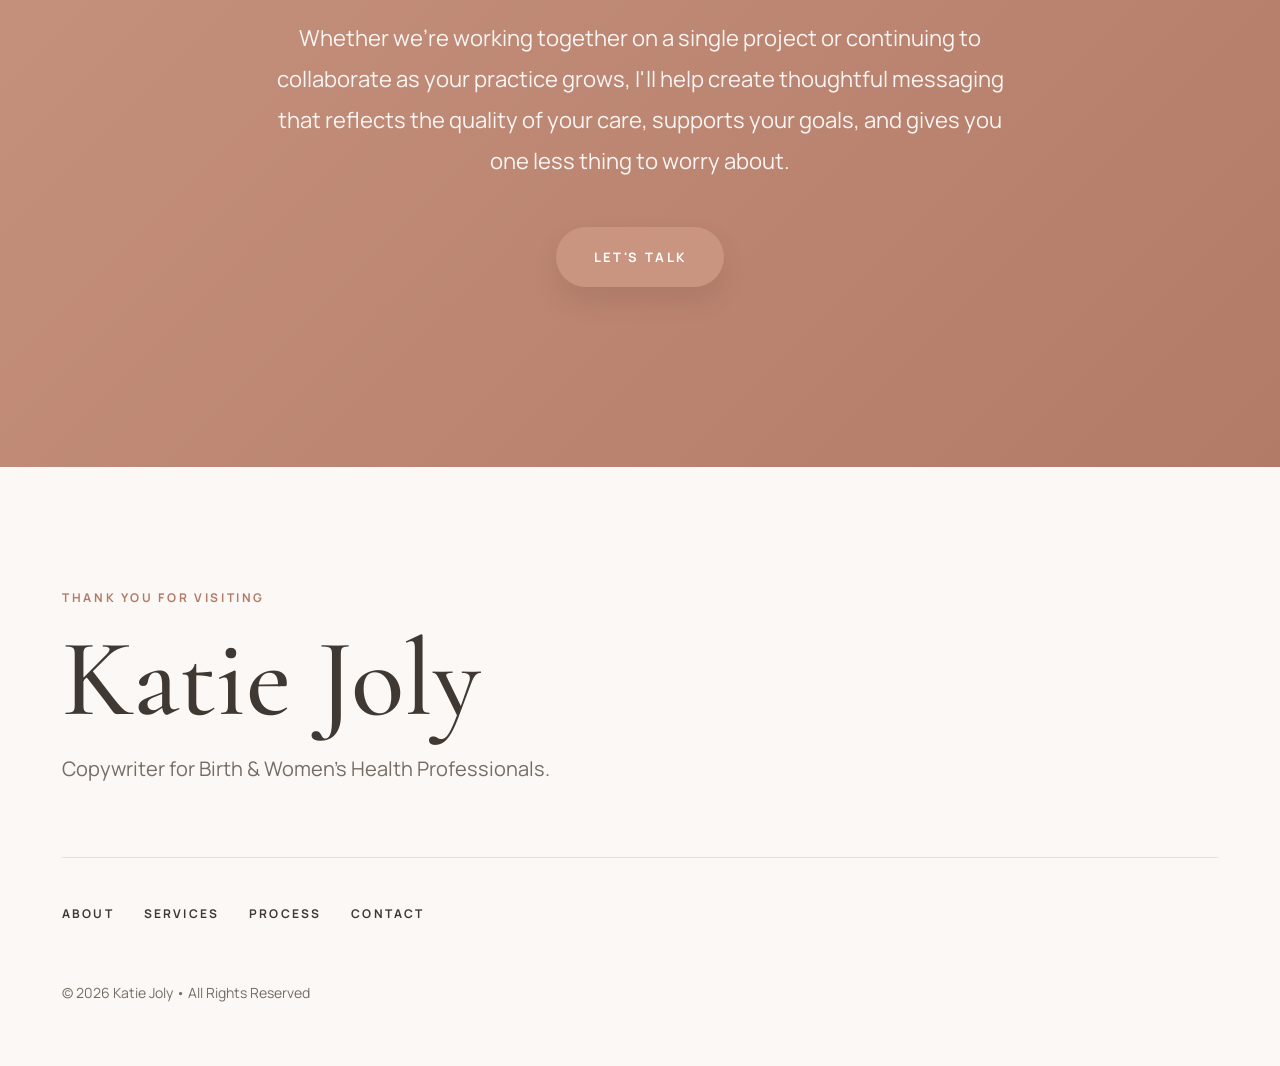
==== commit 2d97e8d1: "Update index.html" ====
--- a/index.html
+++ b/index.html
@@ -222,7 +222,7 @@
 <p class="eyebrow">COPYWRITER • WEBSITE SPECIALIST • ONGOING COPY SUPPORT</p>
 <h1>Helping birth and women's health professionals become impossible to overlook.</h1>
 <p>Your work changes lives. The words introducing people to your business should reflect the same care, confidence, and compassion they experience when they meet you.</p>
-<p>Great communication does more than explain what you do. It helps people understand your approach, trust your expertise, and feel confident taking the next step. As your practice grows and evolves, I'll help make sure everything you share continues to reflect the quality of care you provide.</p>
+<p>Great copy does more than explain what you do. It helps people understand your approach, trust your expertise, and feel confident taking the next step. As your practice grows, I'll help ensure everything you share continues to reflect the quality of care you provide.</p>
 <a class="primary-button" href="mailto:kitjoly@gmail.com?subject=Let's%20Talk">Let's Connect</a>
 </div>
 </div>
@@ -235,7 +235,7 @@
 <div class="editorial-copy">
 <p class="section-label">WELCOME</p>
 <h2>The best birth professionals are often the hardest to find.</h2>
-<p>Not because they aren't exceptional, but because explaining deeply personal, meaningful work is incredibly difficult when you're the one doing it every day. The right words help people understand your approach and recognize your expertise. Thoughtful, consistent communication builds trust before the first consultation, answers questions before they're asked, and helps the right people feel confident reaching out.</p>
+<p>Not because they aren't exceptional, but because explaining deeply personal, meaningful work is incredibly difficult when you're the one doing it every day. The right words help people understand your approach and recognize your expertise. Thoughtful, consistent messaging builds trust before the first consultation, answers questions before they're asked, and helps the right people feel confident reaching out.</p>
 </div>
 </div>
 </div>
@@ -245,7 +245,7 @@
 <div class="container">
 <p class="section-label">SERVICES</p>
 <h2>How we can work together.</h2>
-<p class="section-intro" style="font-size:21px;max-width:720px;margin-bottom:60px;">Think of me as the person you can email whenever something needs to be written, reviewed, edited, or updated—someone who already understands your practice and can help keep your communication moving forward.</p>
+<p class="section-intro" style="font-size:21px;max-width:720px;margin-bottom:60px;">Think of me as the person you can email whenever something needs to be written, reviewed, edited, or updated—someone who already understands your practice and can help keep your marketing moving forward.</p>
 <div class="services-grid">
 <div class="service fade">
 <div class="service-number">01</div>
@@ -257,16 +257,16 @@
 <div class="service fade">
 <div class="service-number">02</div>
 <h3>Copywriting Beyond Your Website</h3>
-<p>Because every piece of communication shapes your reputation.</p>
-<p>From newsletters and patient education to brochures, workshops, referral materials, and new service launches, I'll help make sure every piece of communication feels consistent, professional, and aligned with the care you provide.</p>
+<p>Because every client touchpoint shapes your reputation.</p>
+<p>From newsletters and patient education to brochures, workshops, referral materials, and new service launches, I'll help make sure every client-facing piece feels consistent, professional, and aligned with the care you provide.</p>
 <a href="mailto:kitjoly@gmail.com">Explore the service →</a>
 </div>
 <div class="service fade">
 <div class="service-number">03</div>
 <h3>Ongoing Copywriting Support</h3>
-<p>Your business doesn't stop evolving—and neither does your communication.</p>
+<p>Your business doesn't stop evolving—and neither should your marketing.</p>
 <p>New services. Website updates. Patient resources. Emails. Workshop materials. Community events. Writing has a way of piling up.</p>
-<p>My role is simple: to take as much of that work off your plate as possible, helping you keep your communication confident, current, and consistent while you stay focused on caring for your clients.</p>
+<p>My role is simple: to take as much of that work off your plate as possible, helping you keep your marketing confident, current, and consistent while you stay focused on caring for your clients.</p>
 <a href="mailto:kitjoly@gmail.com">Explore the service →</a>
 </div>
 </div>
@@ -280,12 +280,12 @@
 <div class="about-copy fade">
 <p class="section-label">ABOUT</p>
 <h2>Hi, I'm Katie.</h2>
-<p>I believe the people guiding others through pregnancy, birth, healing, and women's health deserve communication that's as thoughtful as the care they provide. The best marketing doesn't rely on fear or pressure. It helps people feel informed, understood, and confident enough to choose the support that's right for them. That's the kind of copy I love writing.</p>
+<p>I believe the people guiding others through pregnancy, birth, healing, and women's health deserve messaging that's as thoughtful as the care they provide. The best marketing doesn't rely on fear or pressure. It helps people feel informed, understood, and confident enough to choose the support that's right for them. That's the kind of copy I love writing.</p>
 <p>The people doing the most meaningful work are rarely the ones shouting the loudest. They're busy caring for clients, solving problems, and showing up every day—not trying to find the perfect words to describe themselves.</p>
 <p>Most practice owners don't struggle because they don't know their business. They struggle because they're busy running it.</p>
-<p>Between caring for clients, managing schedules, responding to questions, and planning what's next, writing often becomes one more task competing for your attention. That's where I come in.</p>
-<p>Whether we're creating a new website, introducing a new service, reviewing patient resources, or updating existing content, my goal is to make communication one less thing you have to carry on your own.</p>
-<p>I love working with businesses that lead with compassion, educate with honesty, and build trust through thoughtful communication. If that sounds like your practice, I think we'd work well together.</p>
+<p>Between caring for clients, managing schedules, responding to questions, and planning what's next, writing often becomes one more responsibility competing for your attention.</p>
+<p>Whether we're creating a new website, introducing a new service, reviewing patient resources, or updating existing content, my goal is to help your marketing reflect the same professionalism, compassion, and expertise your clients experience in person.</p>
+<p>I love working with businesses that lead with compassion, educate with honesty, and build trust through thoughtful messaging. If that sounds like your practice, I think we'd work well together.</p>
 <p>Every word should make your business easier to understand, easier to trust, and easier to choose.</p>
 <p>Good copy isn't about sounding impressive. It's about making it easy for the right people to recognize they're in the right place.</p>
 </div>
@@ -313,7 +313,7 @@
 <div class="service fade">
 <div class="service-number">02</div>
 <h3>Create</h3>
-<p>I transform your expertise into thoughtful communication that sounds like you, supports your goals, and helps people feel confident reaching out.</p>
+<p>I transform your expertise into compelling copy that sounds like you, supports your goals, and helps people feel confident reaching out.</p>
 </div>
 <div class="service fade">
 <div class="service-number">03</div>
@@ -331,7 +331,7 @@
 <div class="editorial-line"></div>
 <div class="editorial-copy">
 <p class="section-label">WHY IT MATTERS</p>
-<h2>Confident communication creates a better experience for everyone.</h2>
+<h2>Clear copy creates a better experience for everyone.</h2>
 <p>It helps people understand your services, builds trust before they ever walk through your door, reduces unnecessary questions, supports referrals, and allows every interaction to reflect the quality of care you already provide.</p>
 </div>
 </div>
@@ -345,7 +345,7 @@
 <div class="editorial-line"></div>
 <div class="editorial-copy">
 <p class="section-label">A TRUSTED WRITING PARTNER</p>
-<h2>Your communication shouldn't become another full-time job.</h2>
+<h2>Your marketing shouldn't become another full-time job.</h2>
 <p>Businesses evolve. Services change. Resources need updating. New ideas deserve thoughtful introductions.</p>
 <p>Rather than starting over with someone new every time, you have the option to continue working with someone who already understands your business and your voice.</p>
 <p>Some clients need website updates. Others need newsletters, patient education, launch copy, workshop materials, or simply another set of experienced eyes before something goes live.</p>
@@ -359,7 +359,7 @@
 <section class="features">
 <div class="container">
 <p class="section-label">WHAT GREAT COPY CREATES</p>
-<h2>What Thoughtful Communication Makes Possible</h2>
+<h2>What Better Copy Makes Possible</h2>
 <div class="features-grid">
 <div class="feature fade">
 <h3>Stronger First Impressions</h3>
@@ -367,15 +367,15 @@
 </div>
 <div class="feature fade">
 <h3>Greater Trust</h3>
-<p>Consistent, compassionate communication helps people feel informed, supported, and confident throughout their decision-making process.</p>
+<p>Consistent, compassionate messaging helps people feel informed, supported, and confident throughout their decision-making process.</p>
 </div>
 <div class="feature fade">
-<h3>Consistent Communication</h3>
+<h3>Consistent Brand Experience</h3>
 <p>From your website to your emails and educational resources, every interaction reflects the same level of professionalism and care.</p>
 </div>
 <div class="feature fade">
 <h3>More Time for Your Work</h3>
-<p>Instead of squeezing writing into an already full schedule, you can focus on serving your clients while knowing your communication is being thoughtfully handled.</p>
+<p>Instead of squeezing writing into an already full schedule, you can focus on serving your clients while knowing your marketing is being thoughtfully handled.</p>
 </div>
 </div>
 </div>
@@ -390,8 +390,8 @@
 <p class="section-label">A GOOD SIGN IT'S TIME</p>
 <h2>When is it time to bring in a copywriter?</h2>
 <p>Sometimes the need is obvious. More often, it quietly builds over time.</p>
-<p>You're launching a new service. Your website no longer reflects your practice. You have ideas but no time to write them. Your communication feels inconsistent. Important updates keep getting pushed to "later." You know what you want to say—you just don't have the time or words to say it well.</p>
-<p>You don't have to wait until everything feels outdated. Sometimes having someone in your corner to help communicate your work with confidence is enough to keep your business moving forward.</p>
+<p>You're launching a new service. Your website no longer reflects your practice. You have ideas but no time to write them. Your messaging feels inconsistent. Important updates keep getting pushed to "later." You know what you want to say—you just don't have the time or words to say it well.</p>
+<p>You don't have to wait until everything feels outdated. Sometimes having someone in your corner to help present your expertise with confidence is enough to keep your business moving forward.</p>
 </div>
 </div>
 </div>
@@ -402,8 +402,8 @@
 <div class="container">
 <div class="cta-inner fade">
 <p class="section-label" style="color:rgba(255,255,255,.85);">LET'S WORK TOGETHER</p>
-<h2>Let's create communication that's as reassuring as the care you provide.</h2>
-<p>Whether we're working together on a single project or continuing to collaborate as your practice grows, I'll help create thoughtful communication that reflects the quality of your care, supports your goals, and gives you one less thing to worry about.</p>
+<h2>Let's create messaging that's as reassuring as the care you provide.</h2>
+<p>Whether we're working together on a single project or continuing to collaborate as your practice grows, I'll help create thoughtful messaging that reflects the quality of your care, supports your goals, and gives you one less thing to worry about.</p>
 <a class="primary-button" href="mailto:kitjoly@gmail.com?subject=Let's%20Talk">Let's Talk</a>
 </div>
 </div>
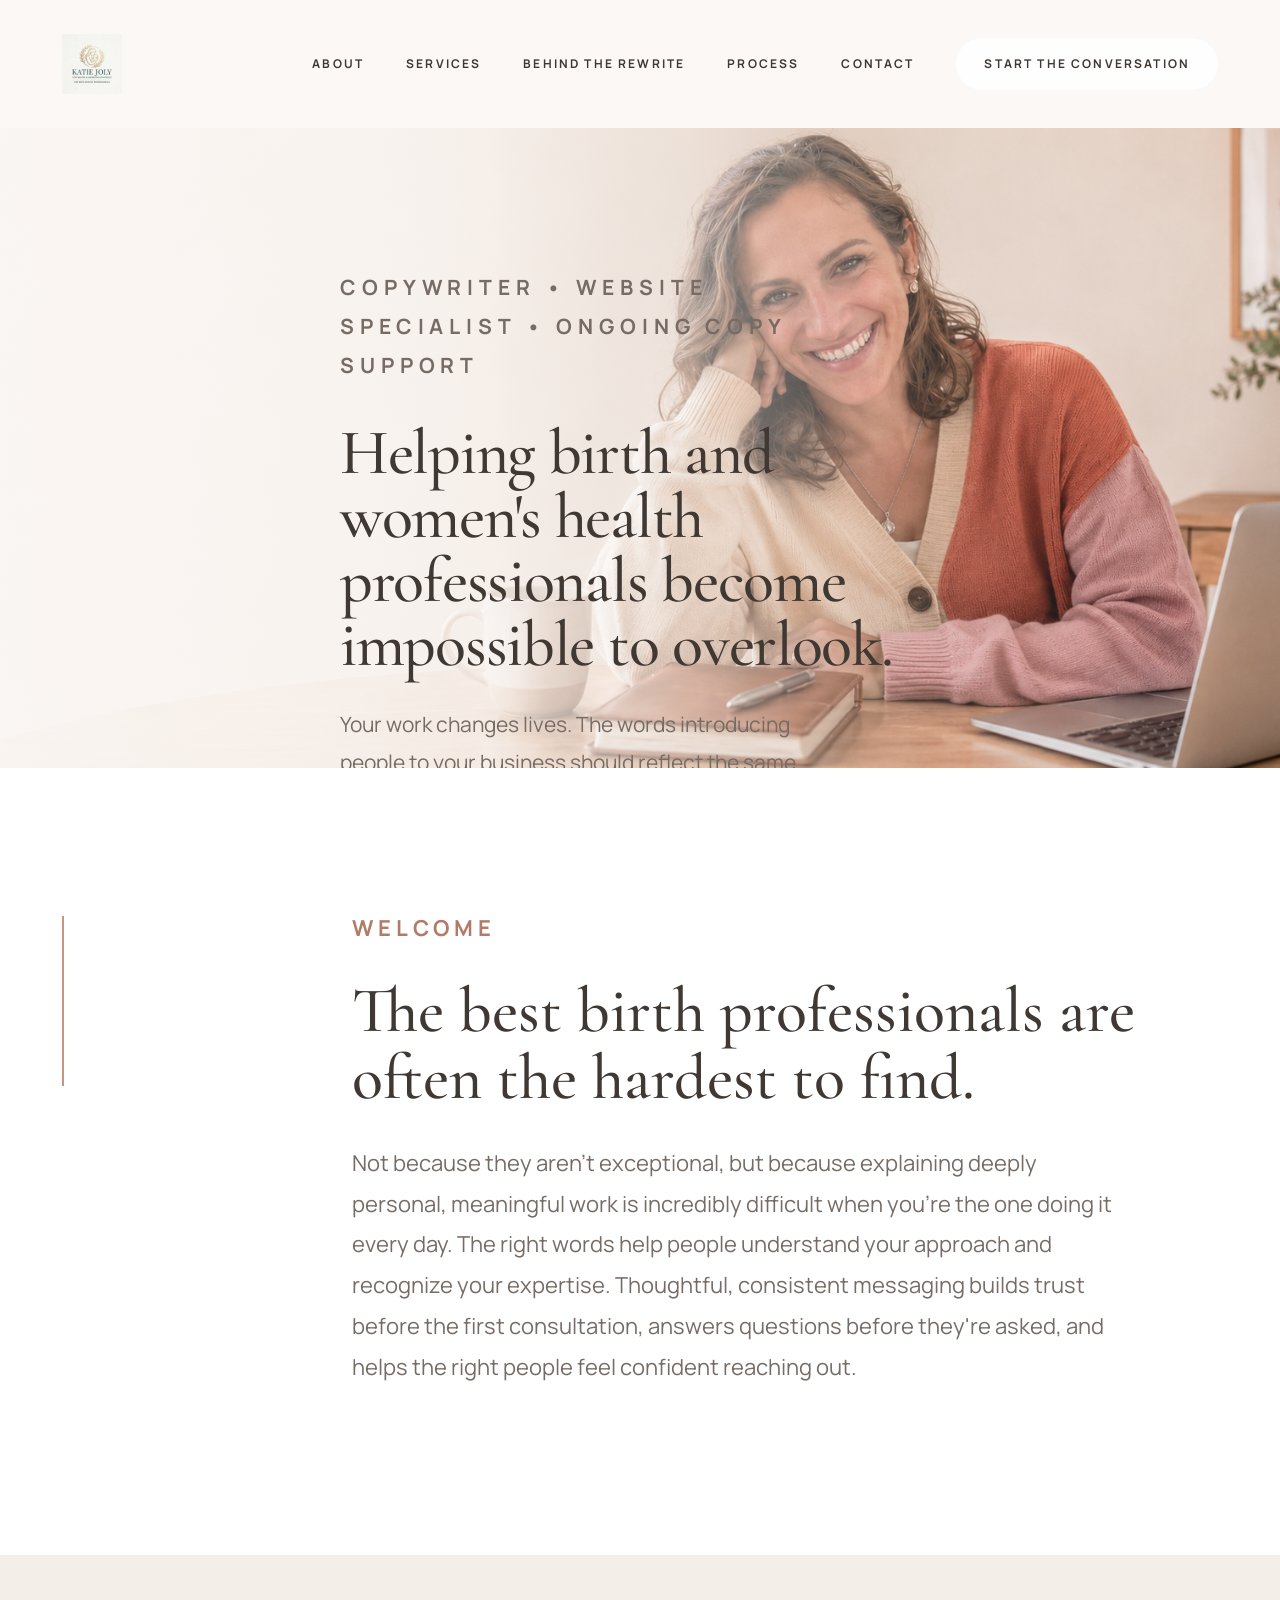
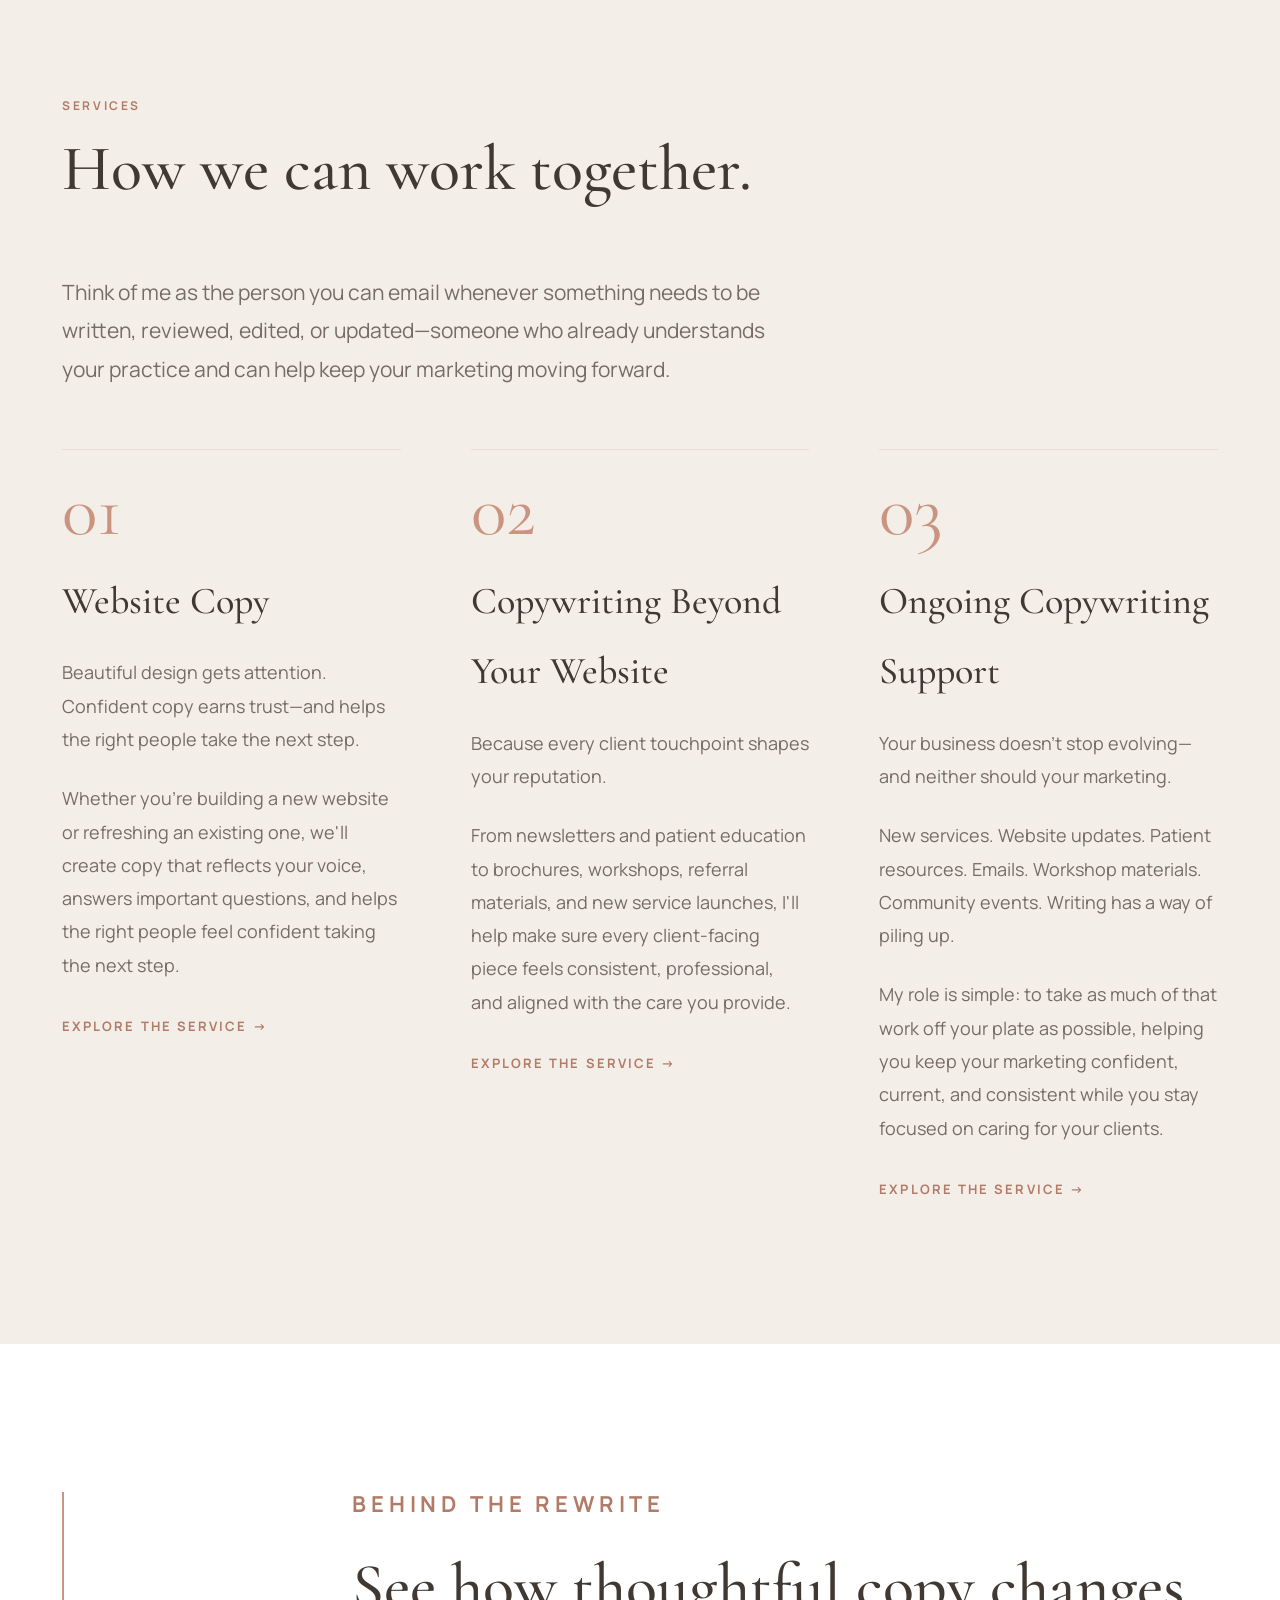
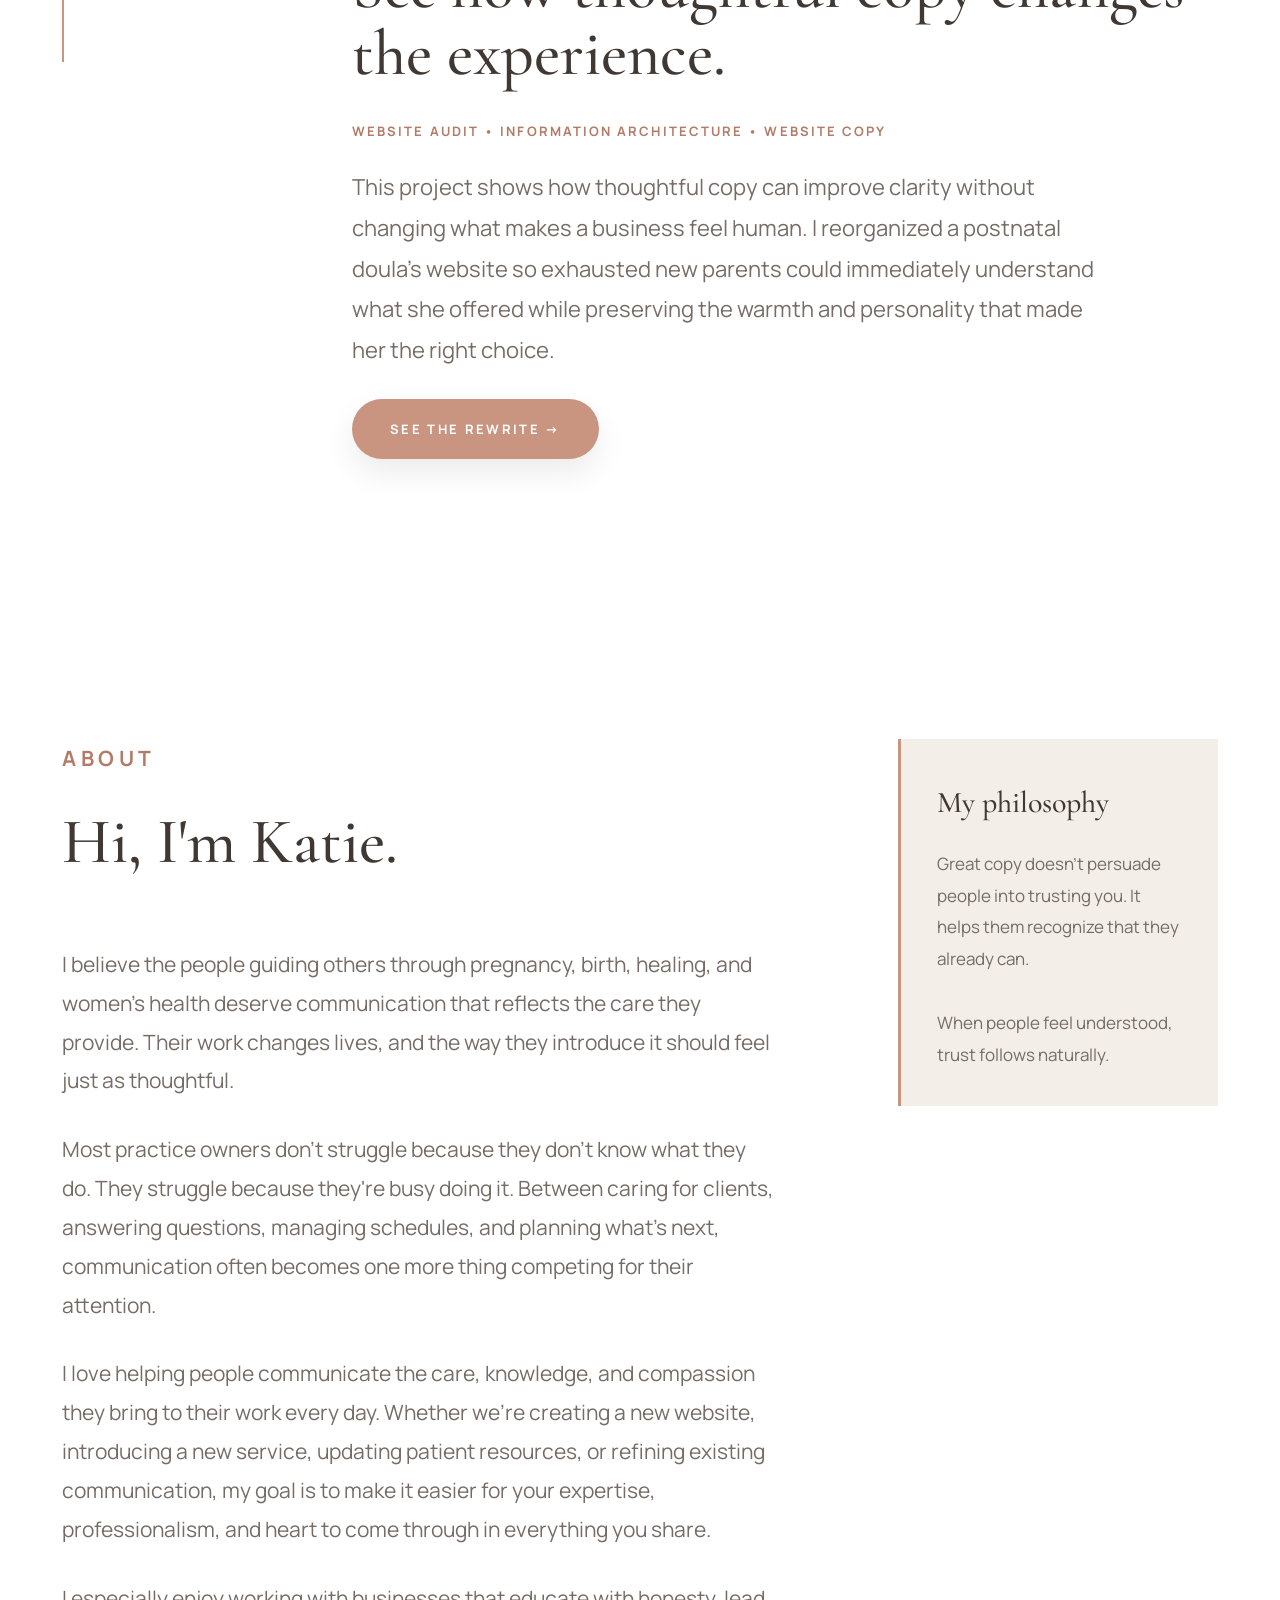
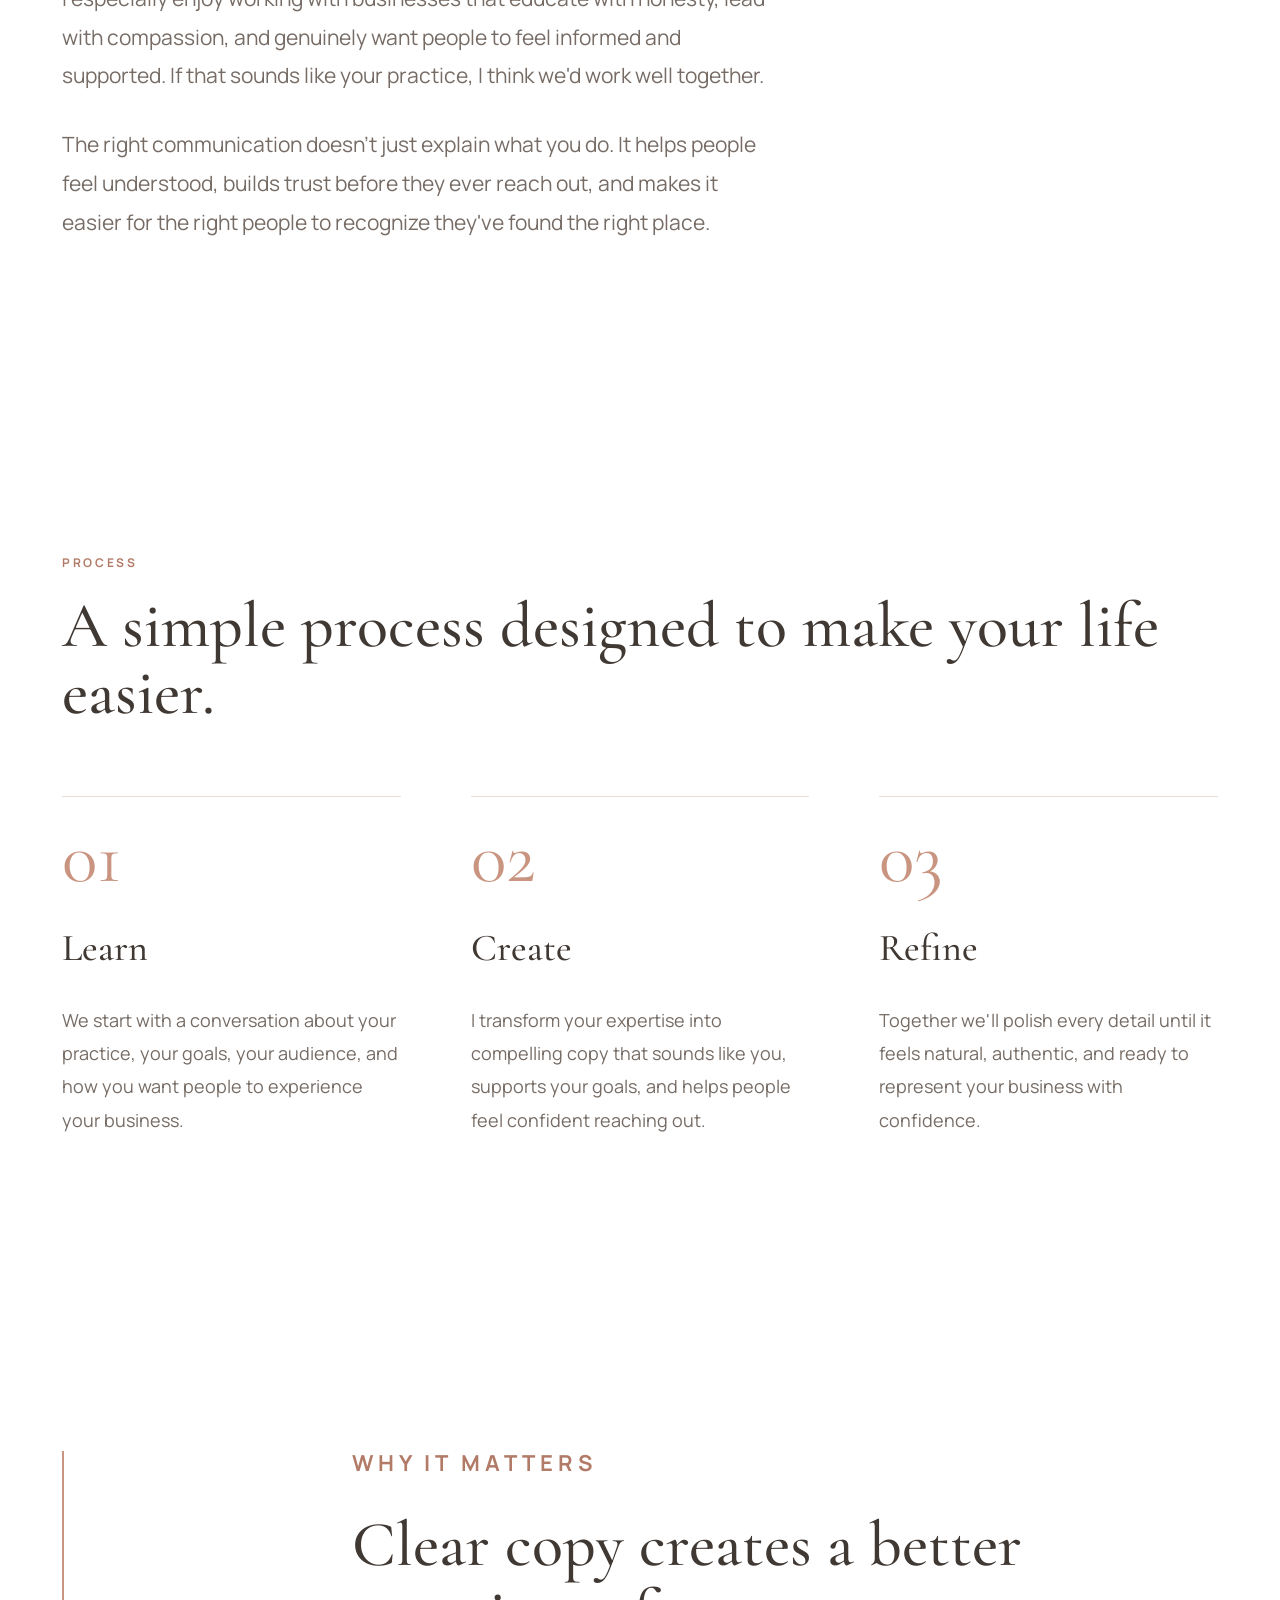
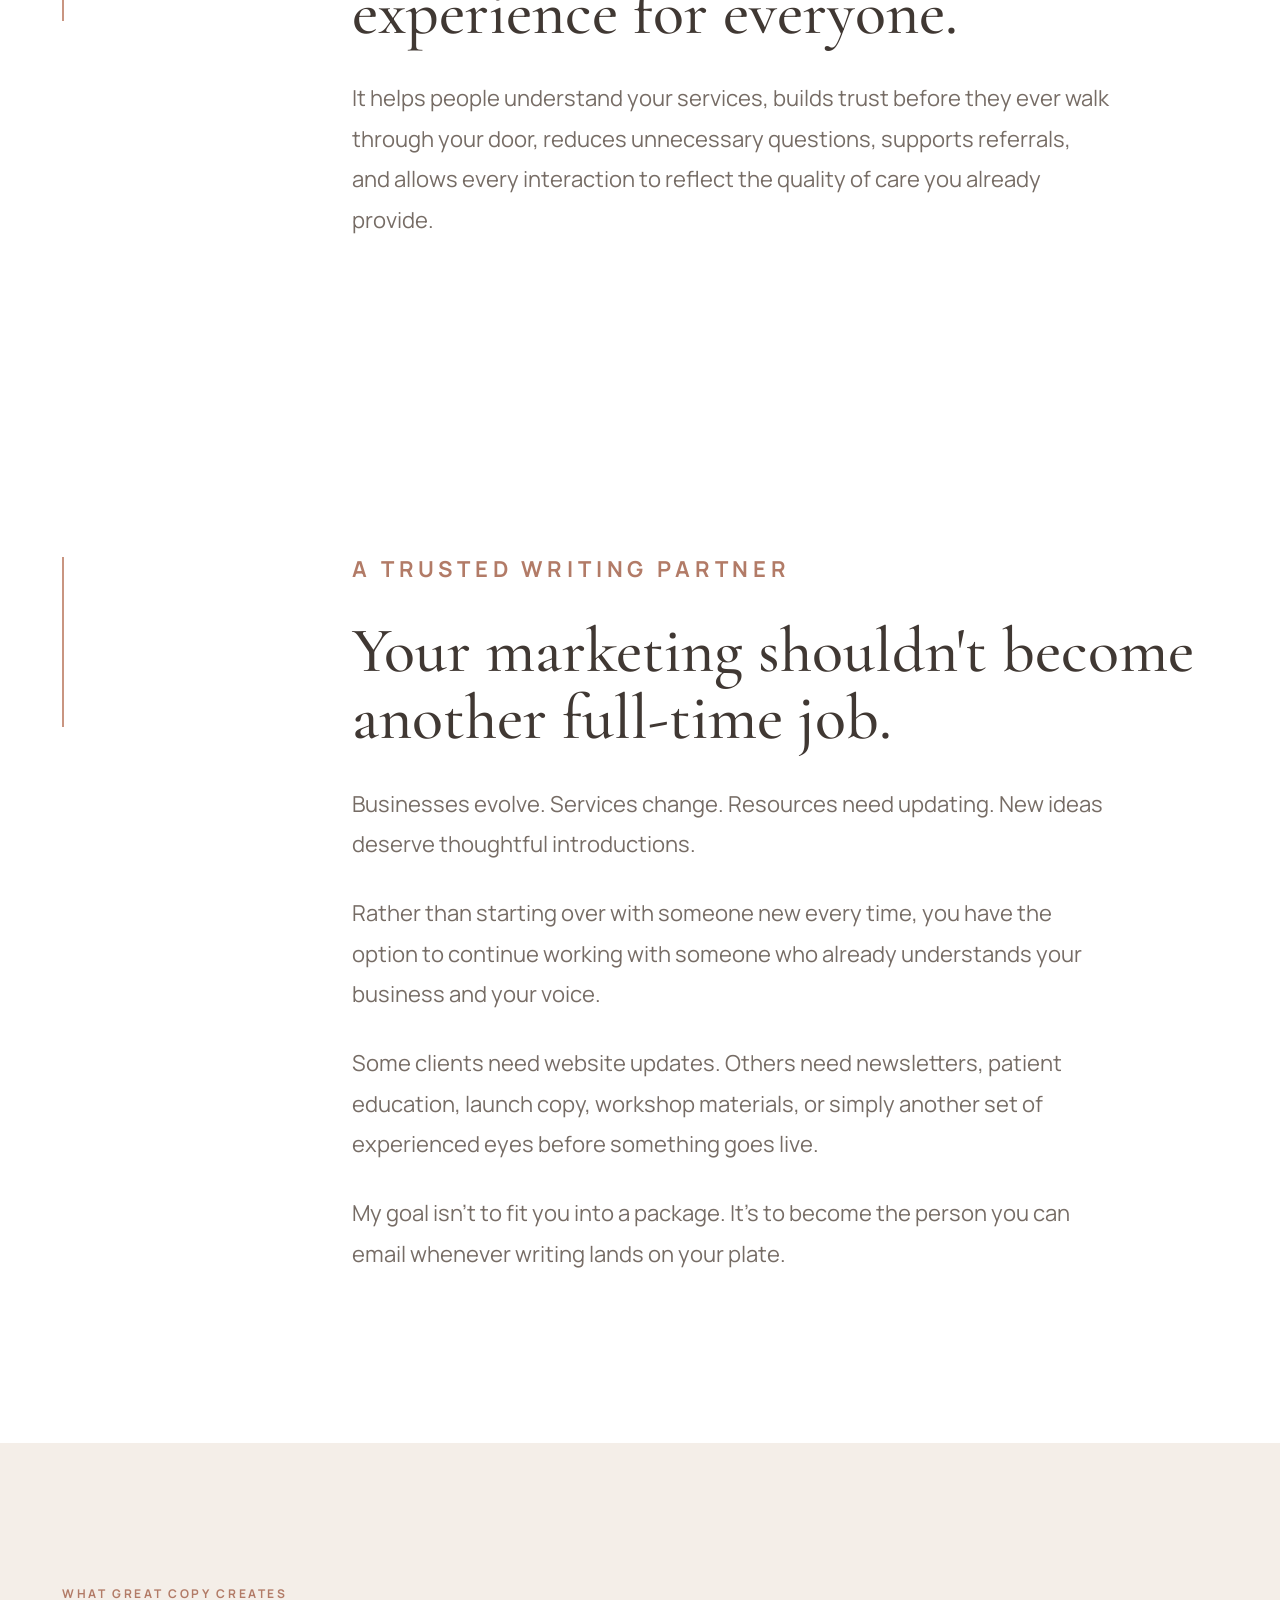
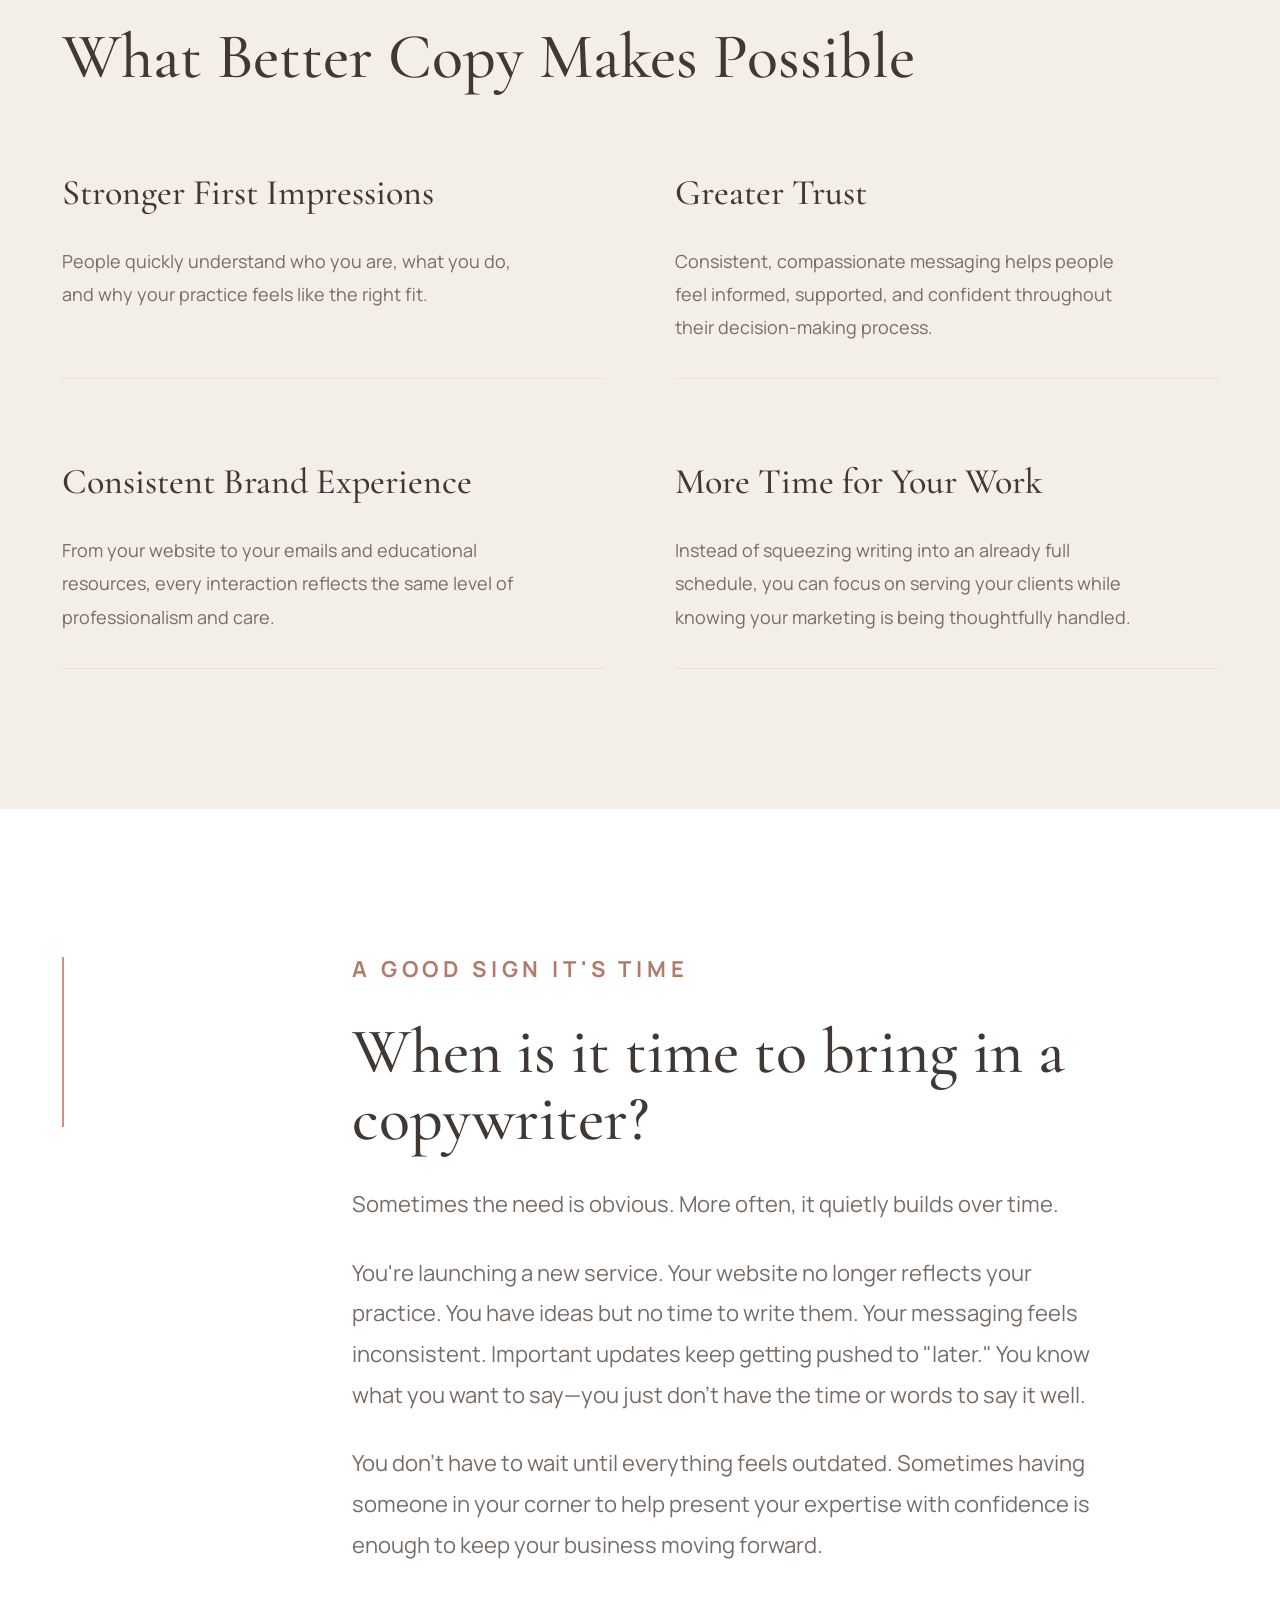
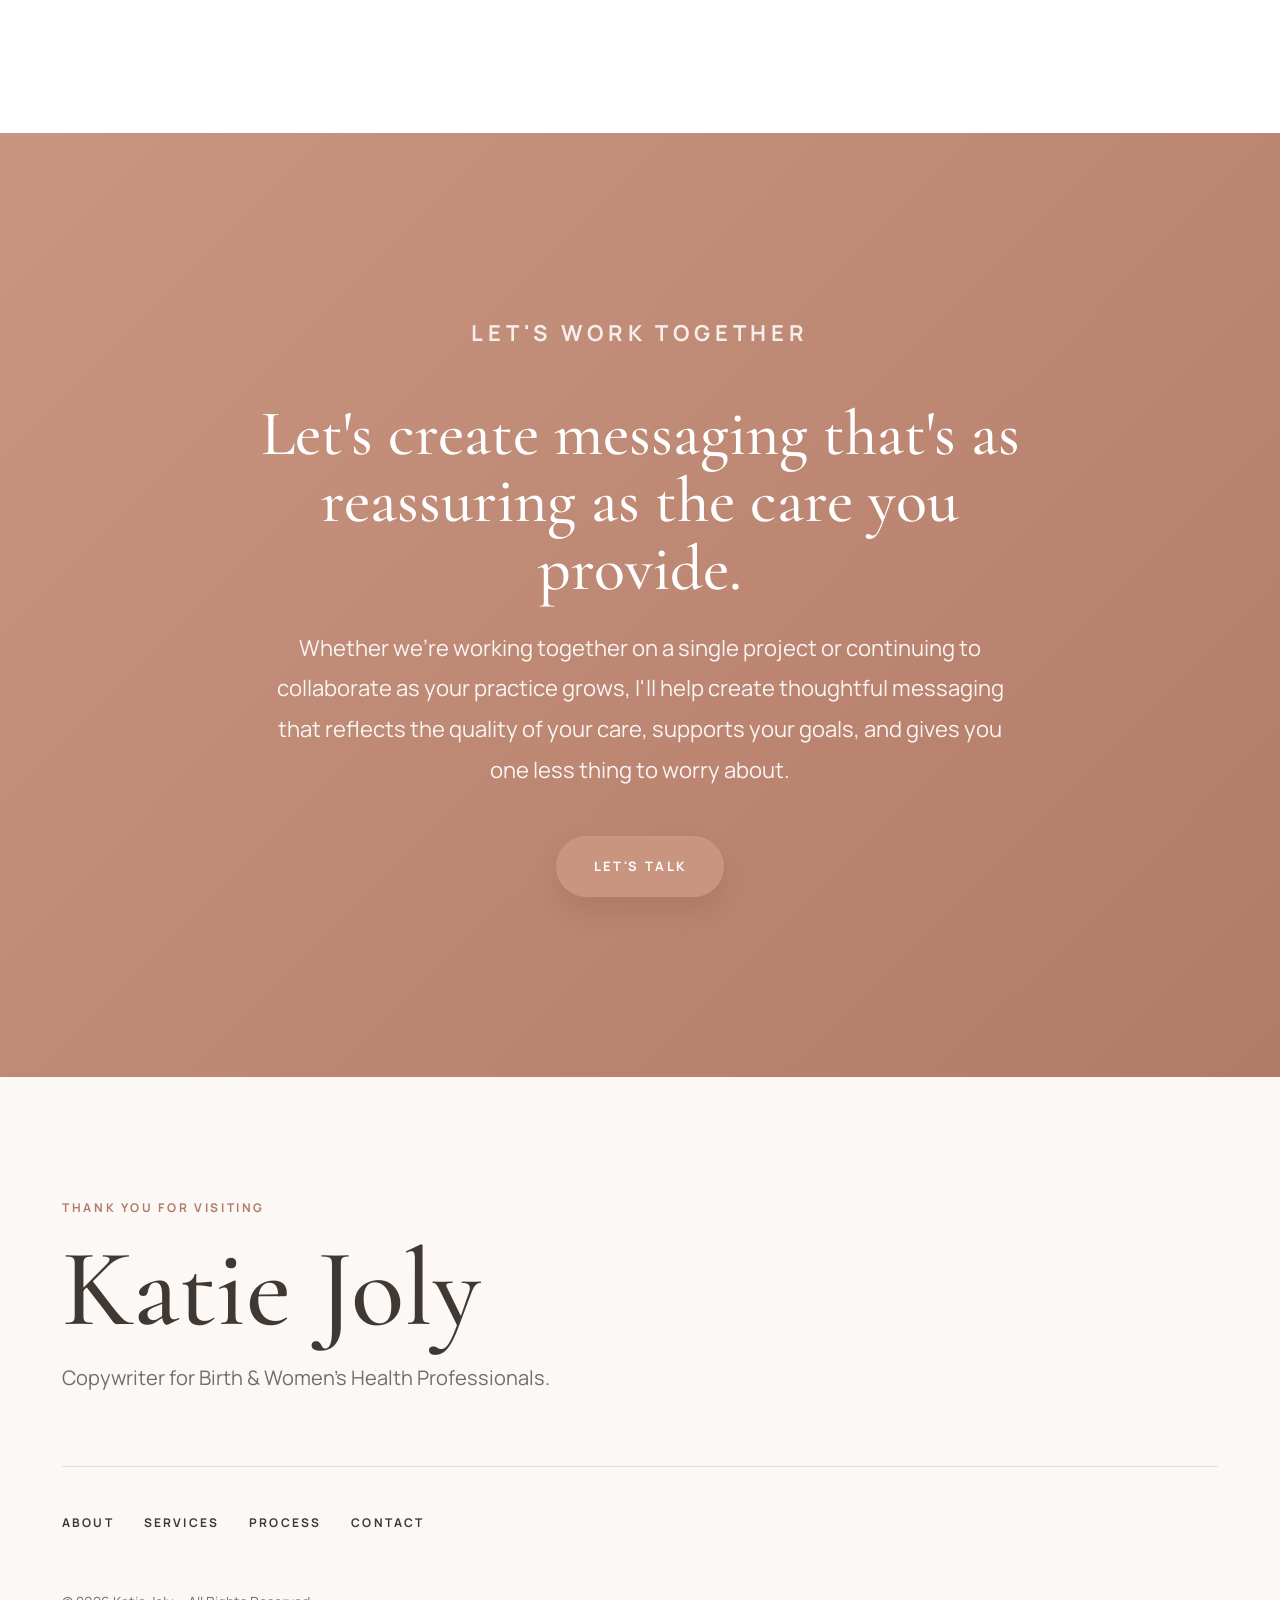
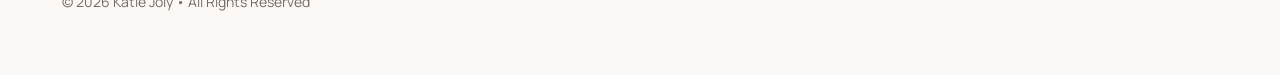
==== commit d69fb098: "Update index.html" ====
--- a/index.html
+++ b/index.html
@@ -203,6 +203,7 @@
 <nav>
 <a href="#about">About</a>
 <a href="#services">Services</a>
+<a href="#case-study">Behind the Rewrite</a>
 <a href="#process">Process</a>
 <a href="#contact">Contact</a>
 <a class="nav-button" href="mailto:kitjoly@gmail.com">Start the conversation</a>
@@ -273,6 +274,22 @@
 </div>
 </section>
 
+<!-- CASE STUDY -->
+<section id="case-study" class="editorial">
+<div class="container">
+<div class="editorial-grid fade">
+<div class="editorial-line"></div>
+<div class="editorial-copy">
+<p class="section-label">BEHIND THE REWRITE</p>
+<h2>See how thoughtful copy changes the experience.</h2>
+<p style="font-size:13px;letter-spacing:.16em;text-transform:uppercase;font-weight:700;color:var(--accent-dark);margin-bottom:24px;">Website Audit • Information Architecture • Website Copy</p>
+<p>This project shows how thoughtful copy can improve clarity without changing what makes a business feel human. I reorganized a postnatal doula's website so exhausted new parents could immediately understand what she offered while preserving the warmth and personality that made her the right choice.</p>
+<a class="primary-button" href="case-studies/postnatal-doula.html">See the Rewrite →</a>
+</div>
+</div>
+</div>
+</section>
+
 <!-- ABOUT -->
 <section id="about" class="about">
 <div class="container">
@@ -280,14 +297,11 @@
 <div class="about-copy fade">
 <p class="section-label">ABOUT</p>
 <h2>Hi, I'm Katie.</h2>
-<p>I believe the people guiding others through pregnancy, birth, healing, and women's health deserve messaging that's as thoughtful as the care they provide. The best marketing doesn't rely on fear or pressure. It helps people feel informed, understood, and confident enough to choose the support that's right for them. That's the kind of copy I love writing.</p>
-<p>The people doing the most meaningful work are rarely the ones shouting the loudest. They're busy caring for clients, solving problems, and showing up every day—not trying to find the perfect words to describe themselves.</p>
-<p>Most practice owners don't struggle because they don't know their business. They struggle because they're busy running it.</p>
-<p>Between caring for clients, managing schedules, responding to questions, and planning what's next, writing often becomes one more responsibility competing for your attention.</p>
-<p>Whether we're creating a new website, introducing a new service, reviewing patient resources, or updating existing content, my goal is to help your marketing reflect the same professionalism, compassion, and expertise your clients experience in person.</p>
-<p>I love working with businesses that lead with compassion, educate with honesty, and build trust through thoughtful messaging. If that sounds like your practice, I think we'd work well together.</p>
-<p>Every word should make your business easier to understand, easier to trust, and easier to choose.</p>
-<p>Good copy isn't about sounding impressive. It's about making it easy for the right people to recognize they're in the right place.</p>
+<p>I believe the people guiding others through pregnancy, birth, healing, and women's health deserve communication that reflects the care they provide. Their work changes lives, and the way they introduce it should feel just as thoughtful.</p>
+<p>Most practice owners don't struggle because they don't know what they do. They struggle because they're busy doing it. Between caring for clients, answering questions, managing schedules, and planning what's next, communication often becomes one more thing competing for their attention.</p>
+<p>I love helping people communicate the care, knowledge, and compassion they bring to their work every day. Whether we're creating a new website, introducing a new service, updating patient resources, or refining existing communication, my goal is to make it easier for your expertise, professionalism, and heart to come through in everything you share.</p>
+<p>I especially enjoy working with businesses that educate with honesty, lead with compassion, and genuinely want people to feel informed and supported. If that sounds like your practice, I think we'd work well together.</p>
+<p>The right communication doesn't just explain what you do. It helps people feel understood, builds trust before they ever reach out, and makes it easier for the right people to recognize they've found the right place.</p>
 </div>
 <aside class="about-note fade">
 <h4>My philosophy</h4>
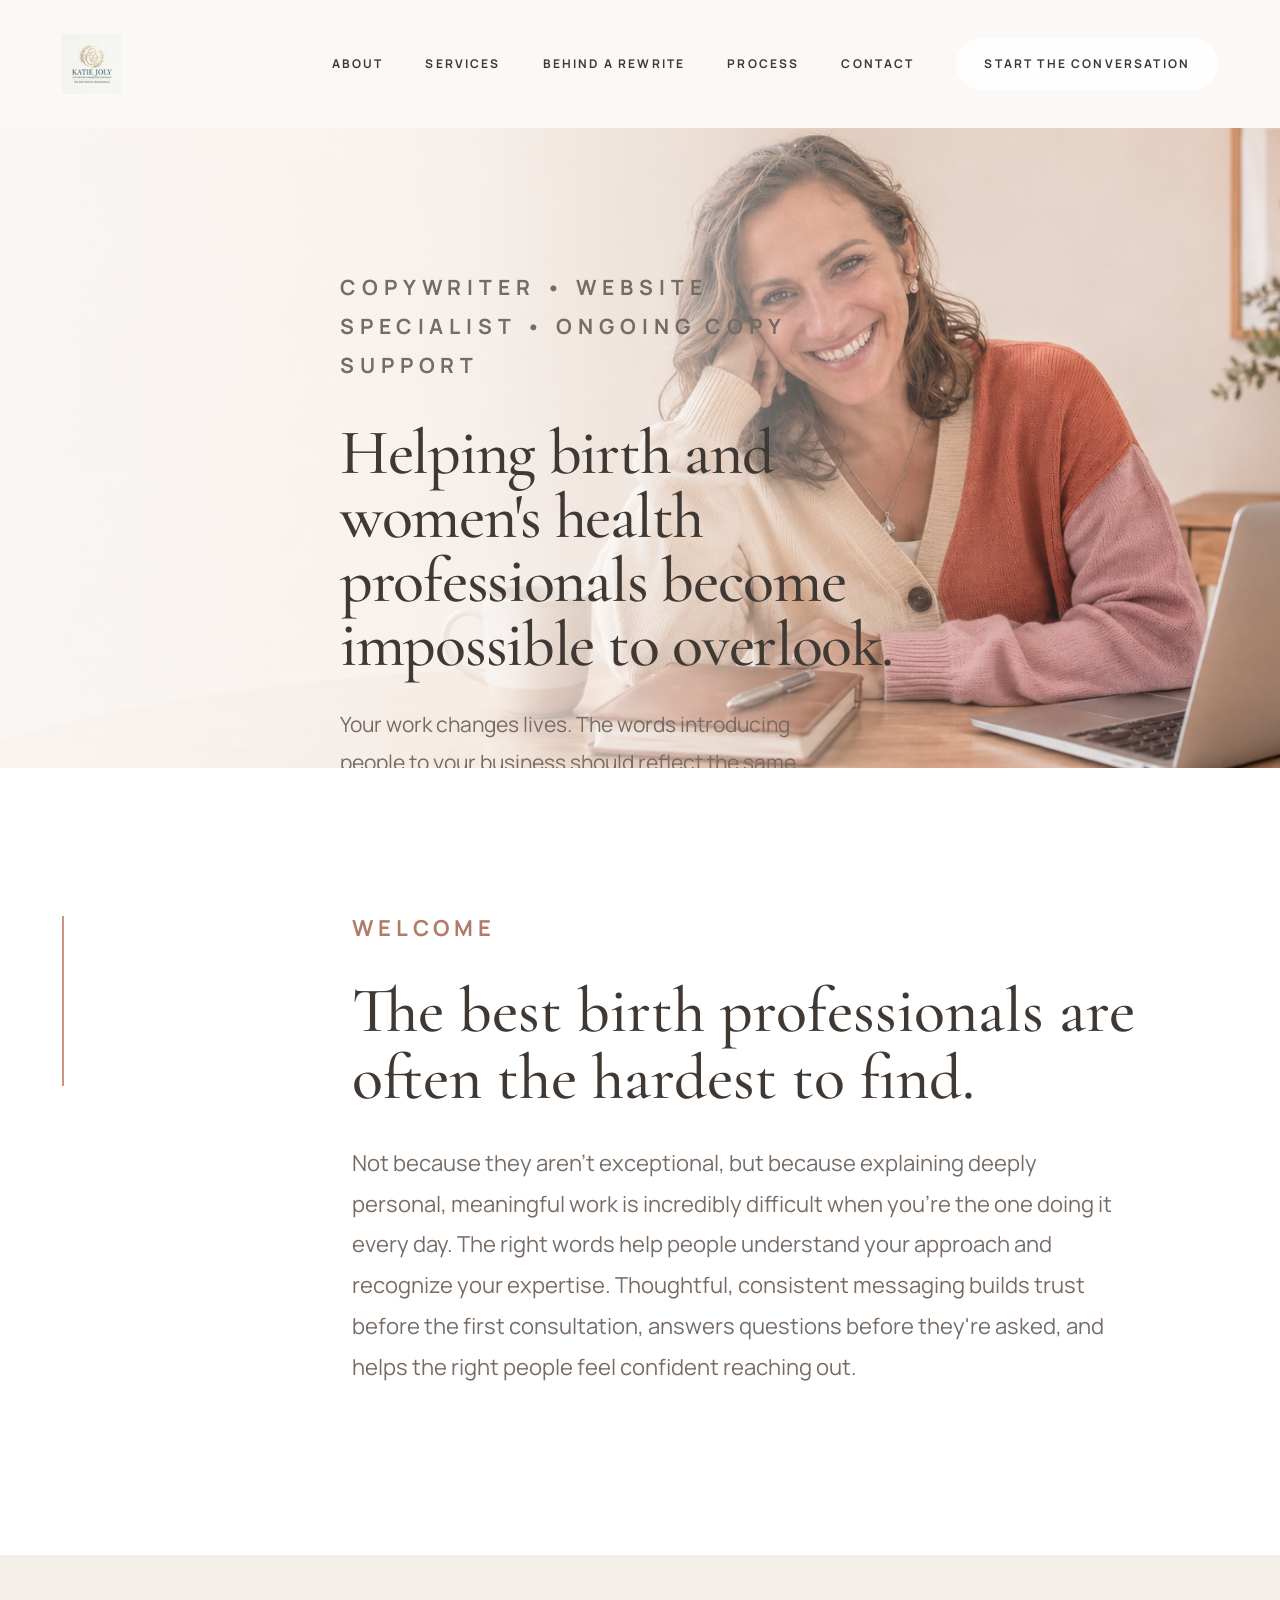
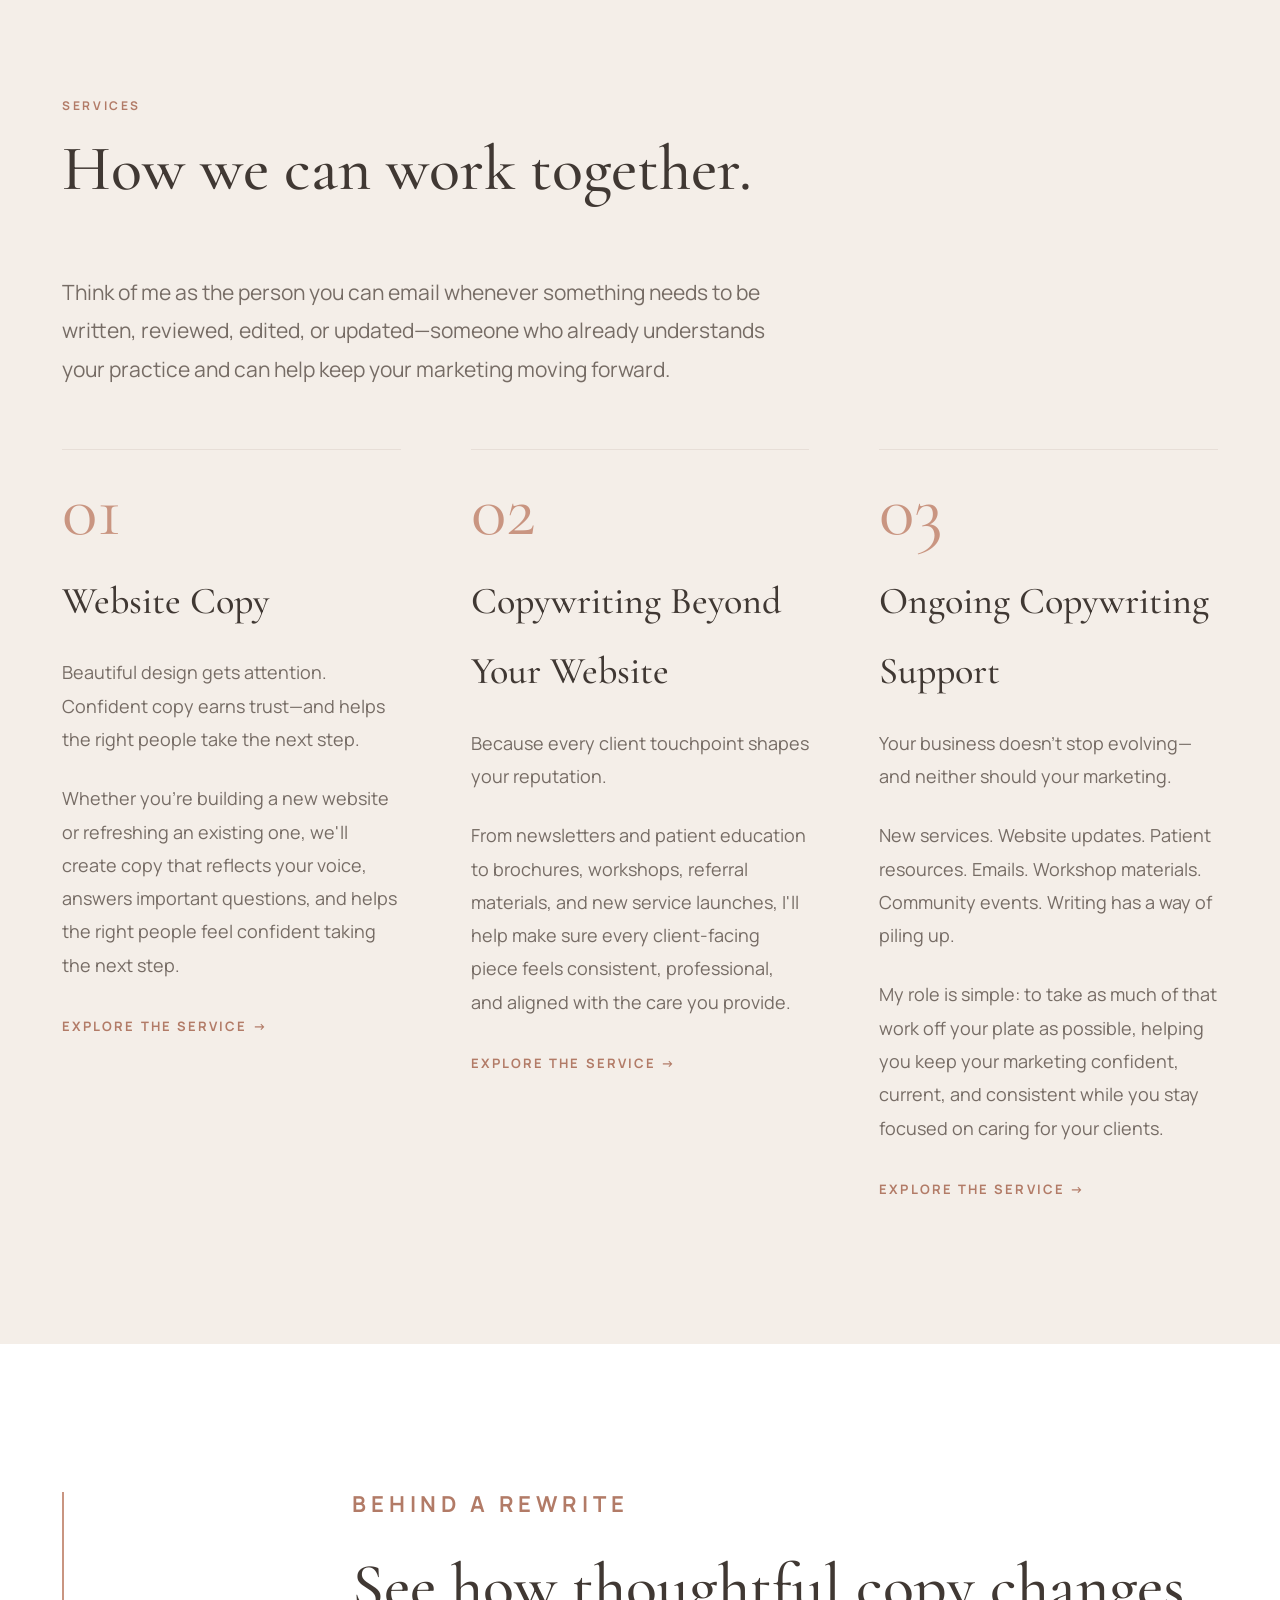
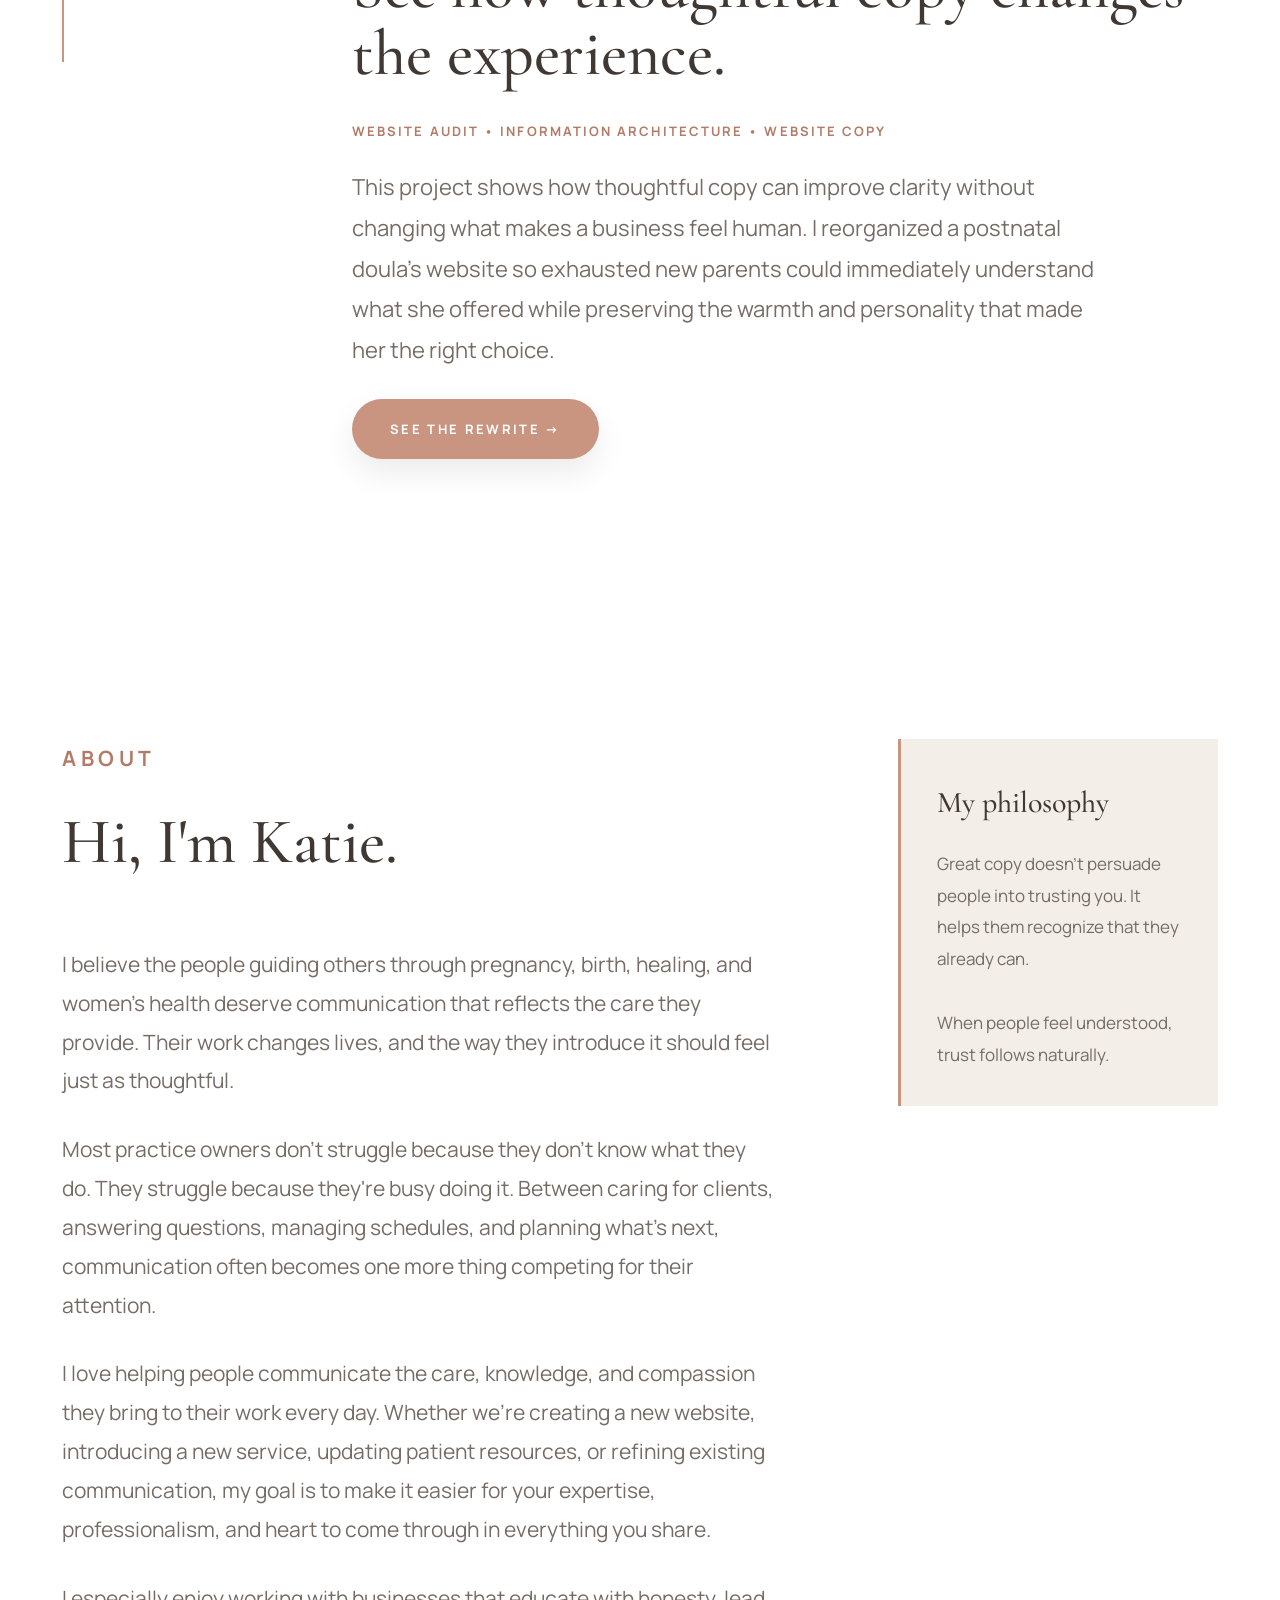
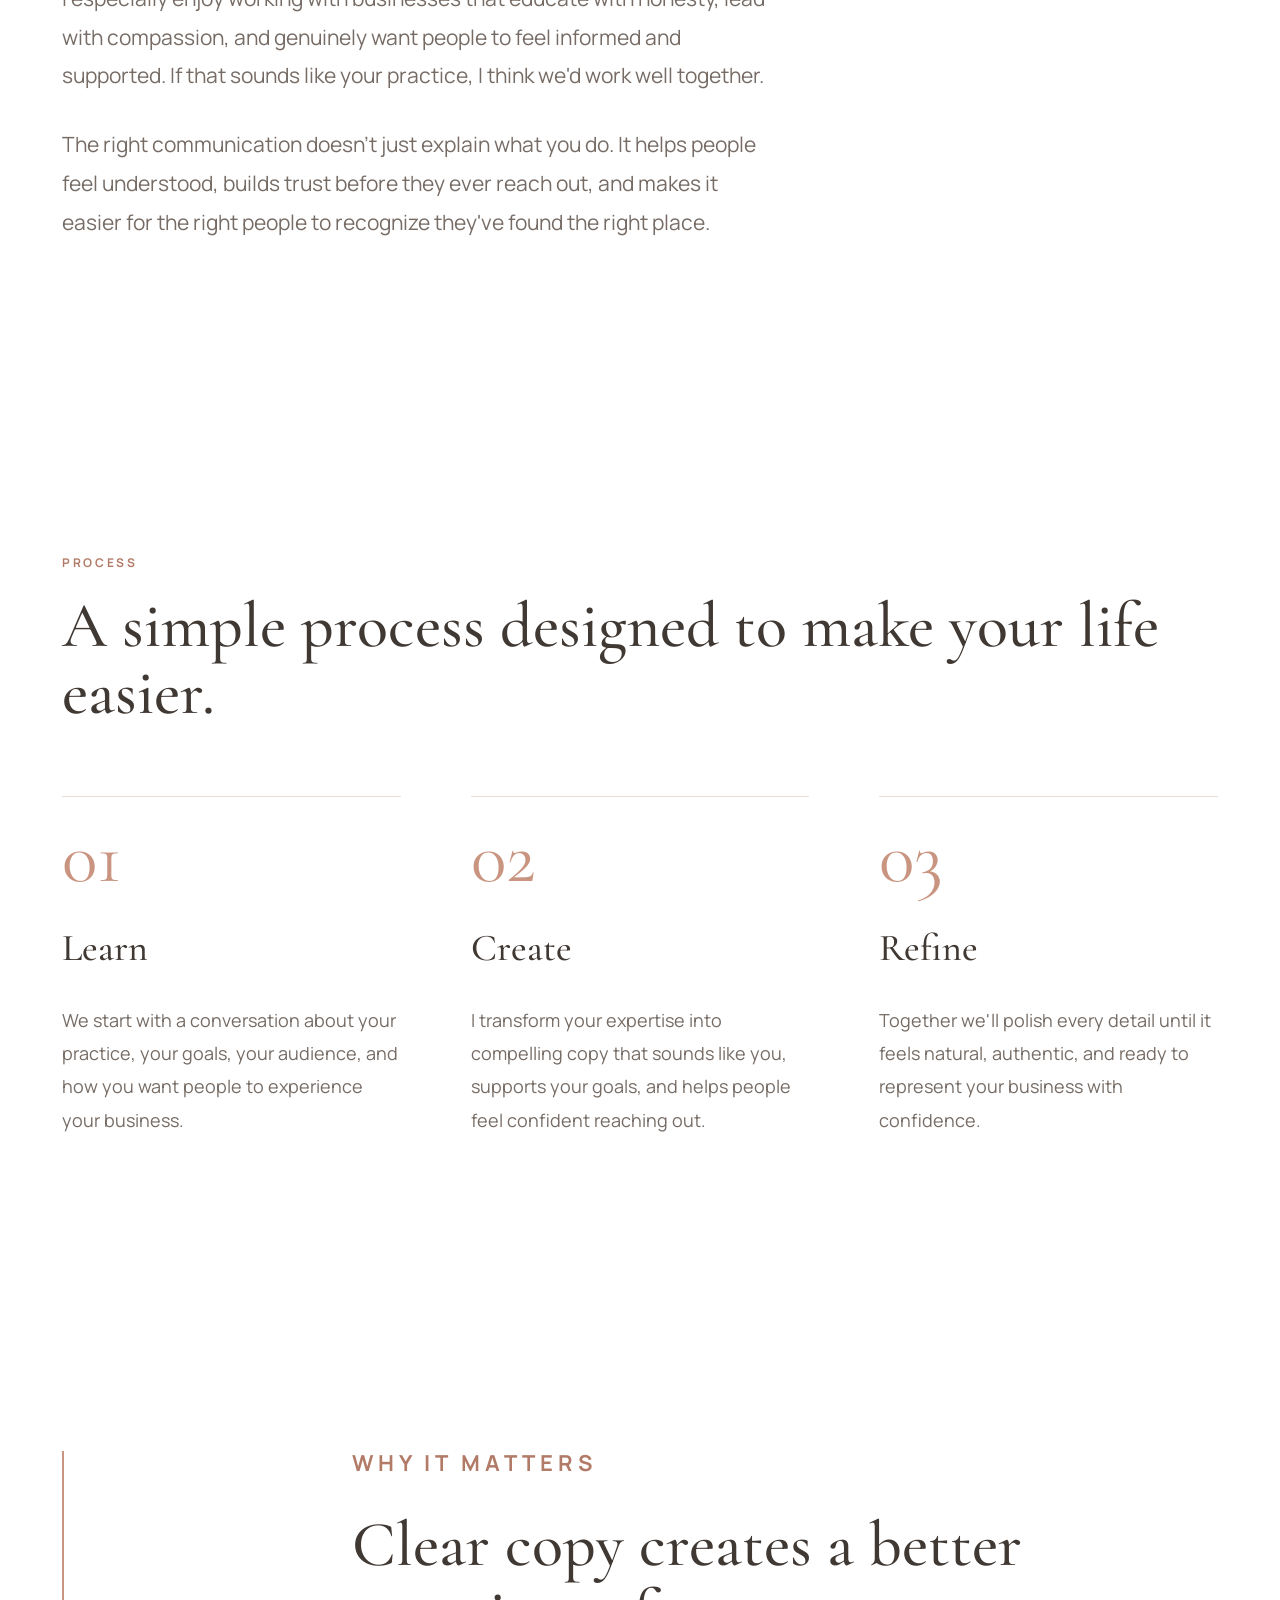
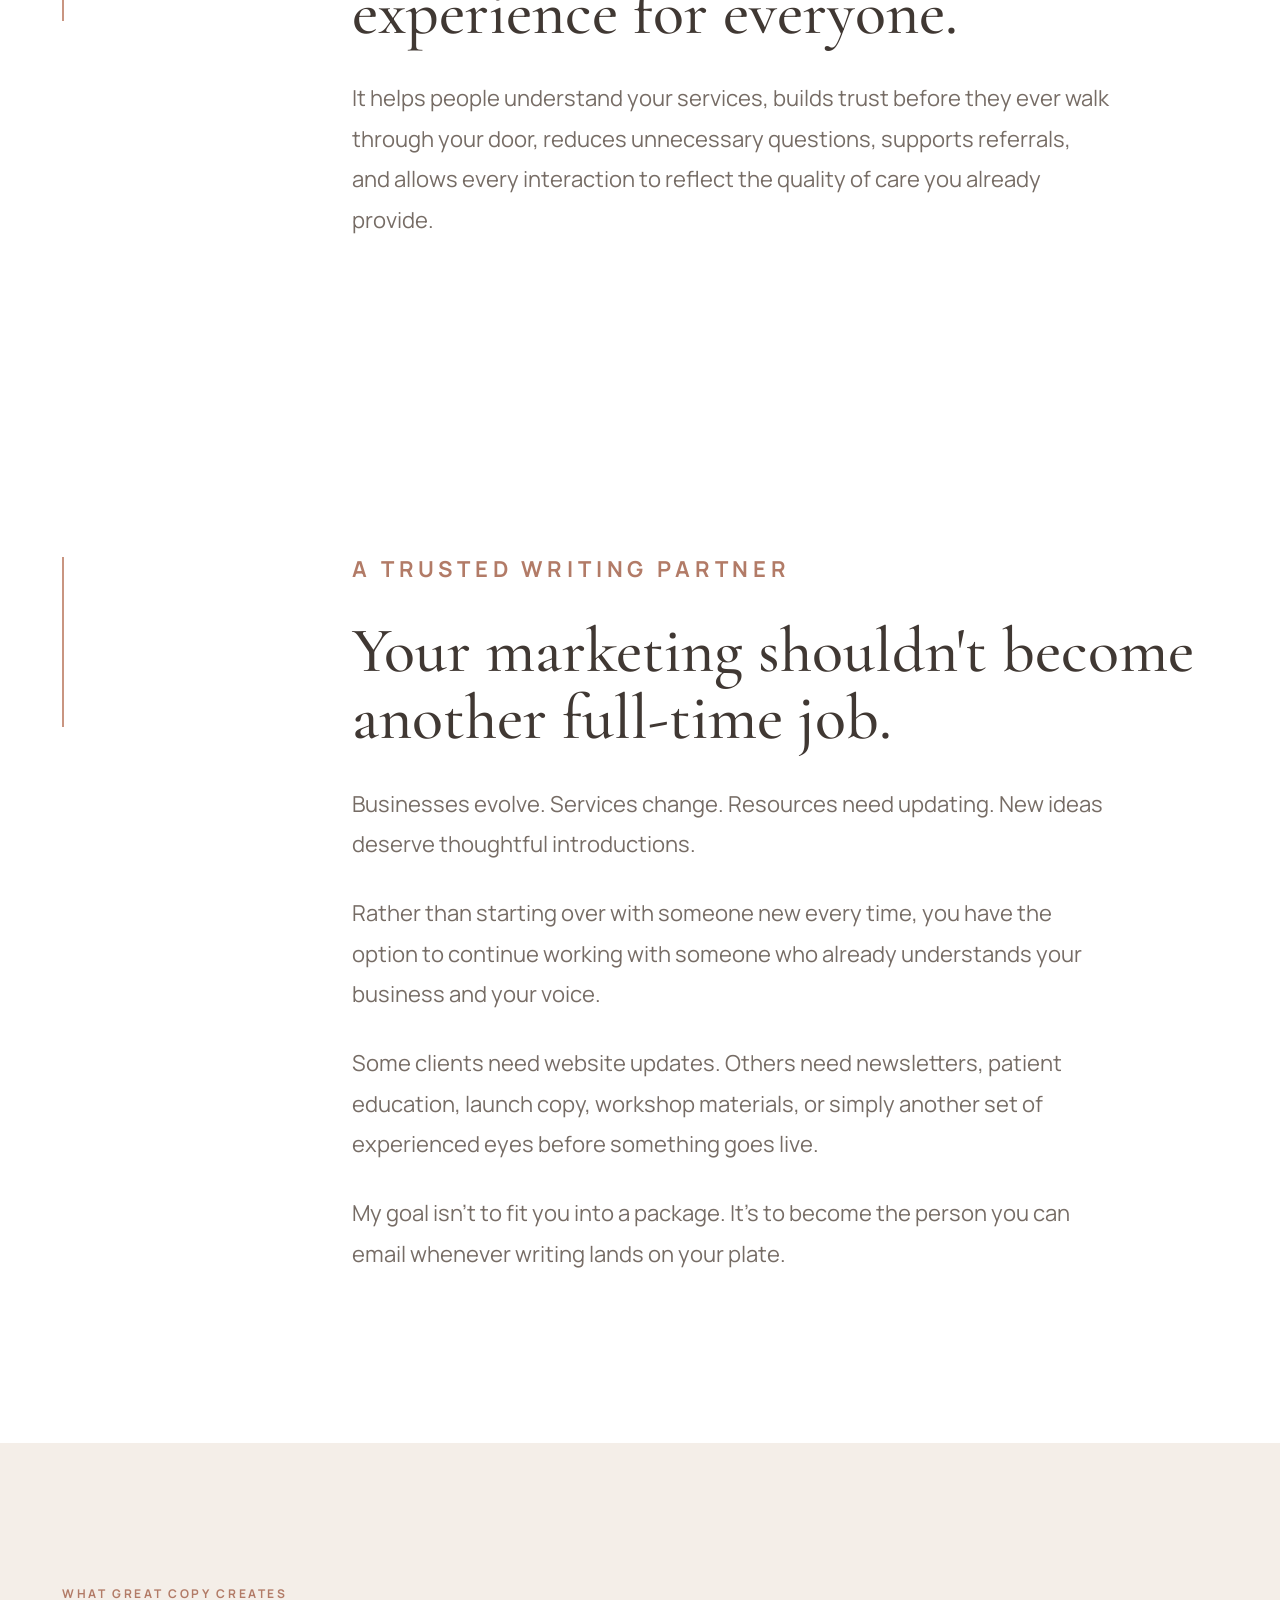
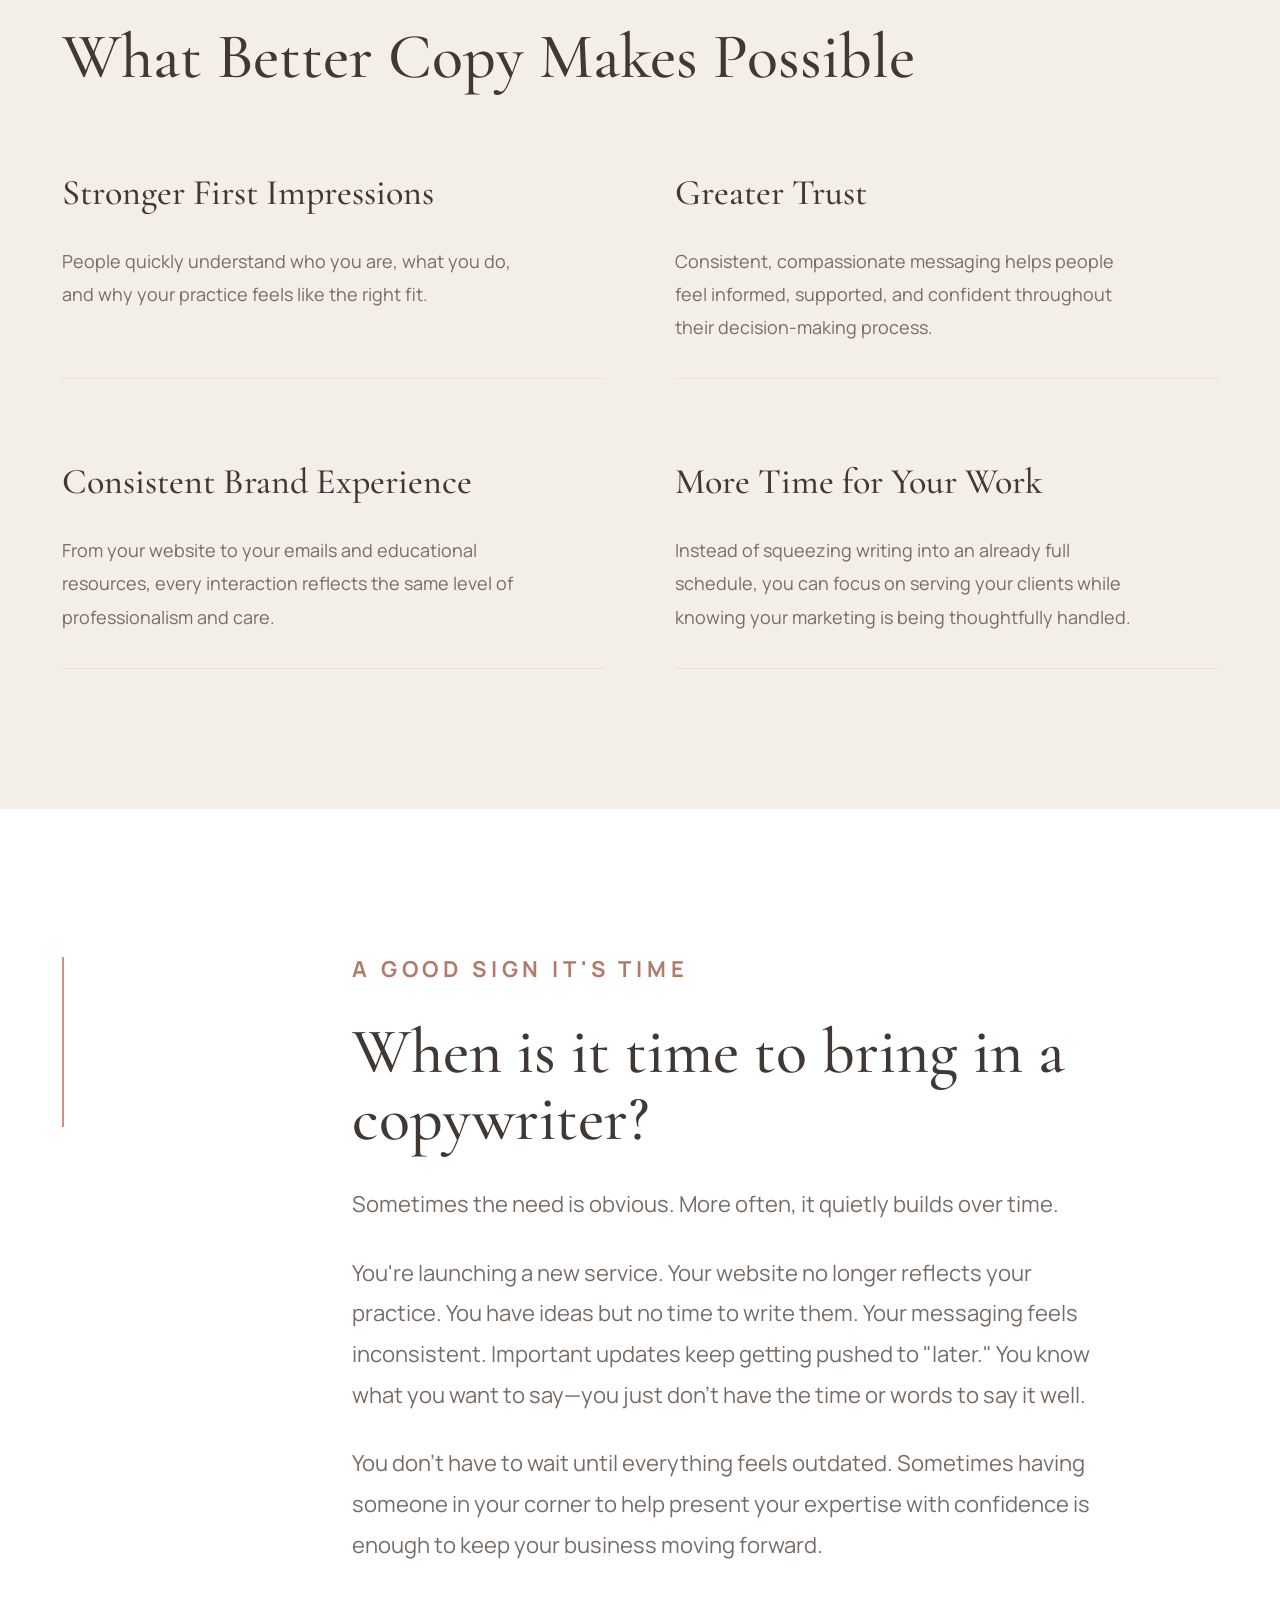
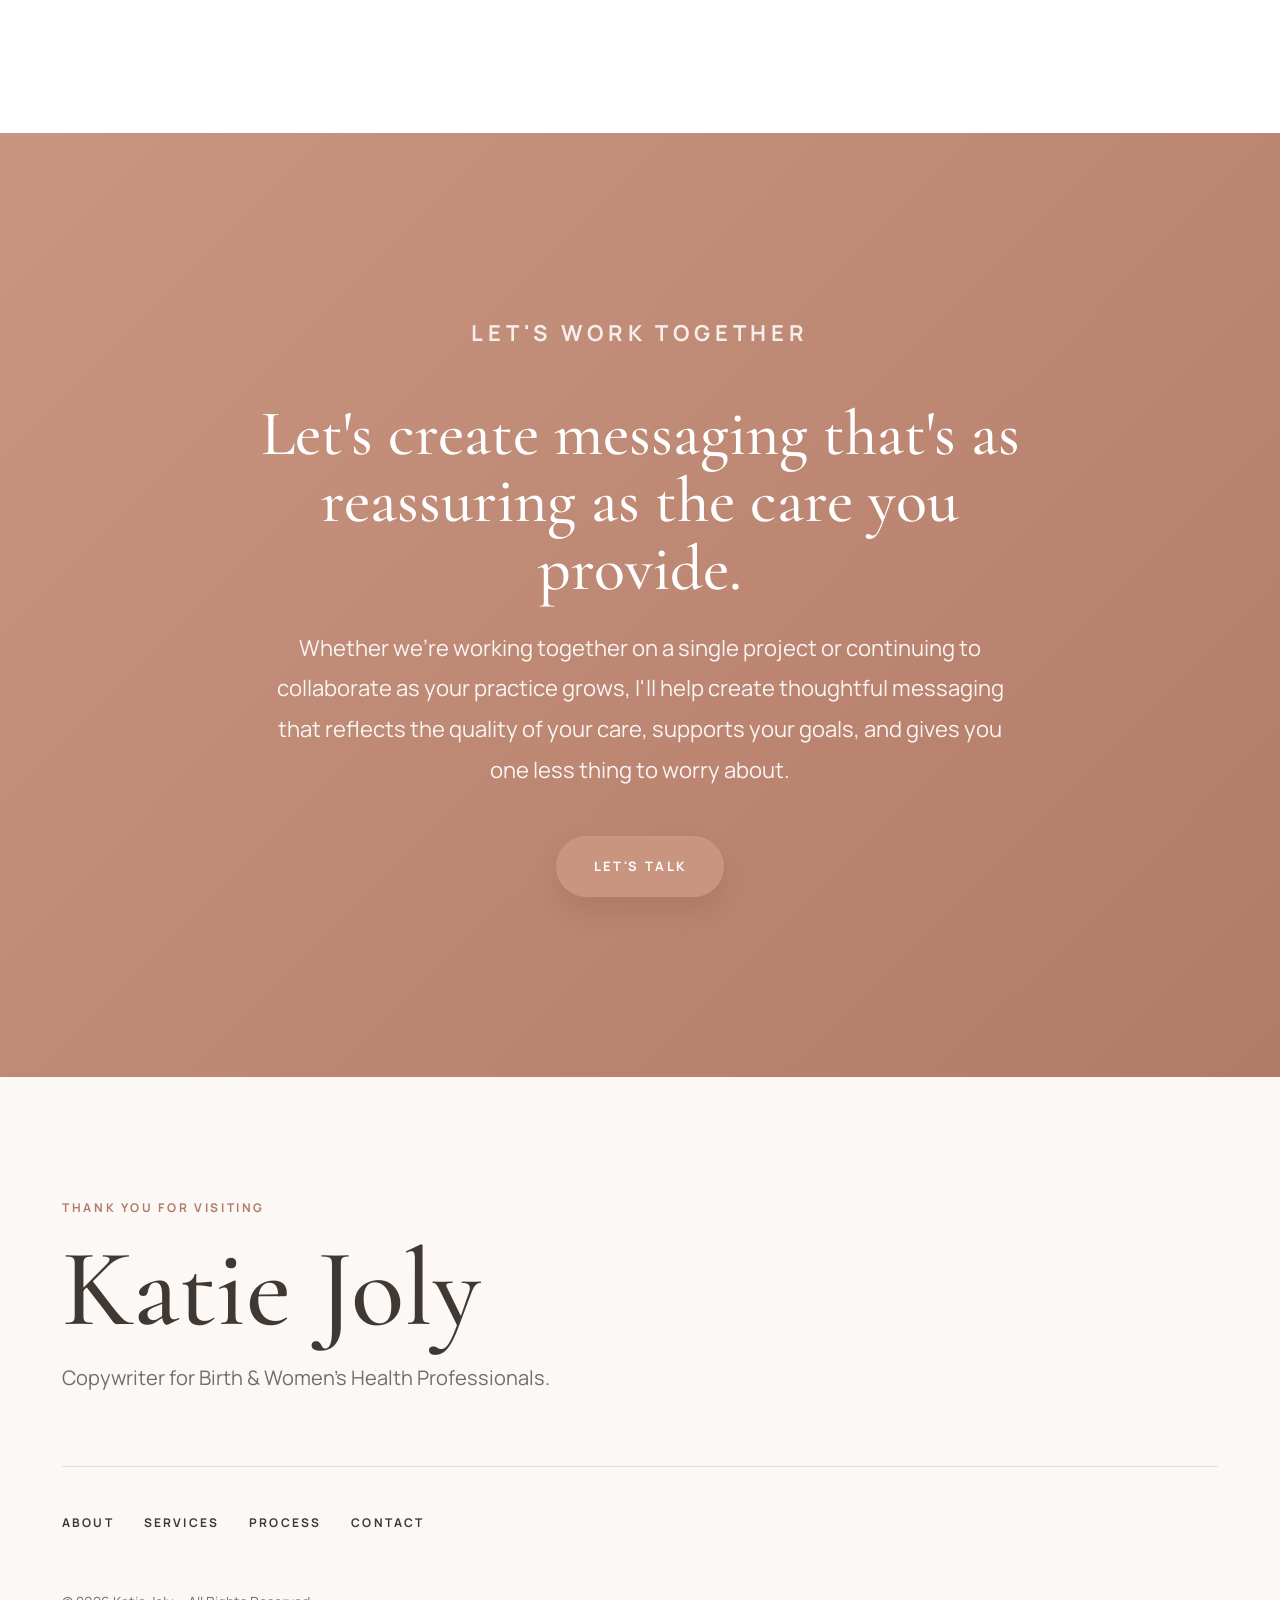
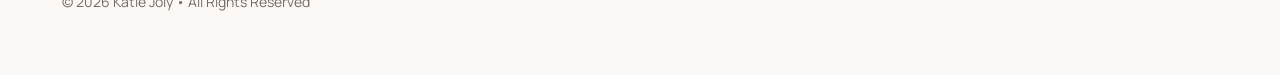
==== commit 54ab3942: "Update index.html" ====
--- a/index.html
+++ b/index.html
@@ -203,7 +203,7 @@
 <nav>
 <a href="#about">About</a>
 <a href="#services">Services</a>
-<a href="#case-study">Behind the Rewrite</a>
+<a href="#case-study">Behind a Rewrite</a>
 <a href="#process">Process</a>
 <a href="#contact">Contact</a>
 <a class="nav-button" href="mailto:kitjoly@gmail.com">Start the conversation</a>
@@ -280,7 +280,7 @@
 <div class="editorial-grid fade">
 <div class="editorial-line"></div>
 <div class="editorial-copy">
-<p class="section-label">BEHIND THE REWRITE</p>
+<p class="section-label">BEHIND A REWRITE</p>
 <h2>See how thoughtful copy changes the experience.</h2>
 <p style="font-size:13px;letter-spacing:.16em;text-transform:uppercase;font-weight:700;color:var(--accent-dark);margin-bottom:24px;">Website Audit • Information Architecture • Website Copy</p>
 <p>This project shows how thoughtful copy can improve clarity without changing what makes a business feel human. I reorganized a postnatal doula's website so exhausted new parents could immediately understand what she offered while preserving the warmth and personality that made her the right choice.</p>
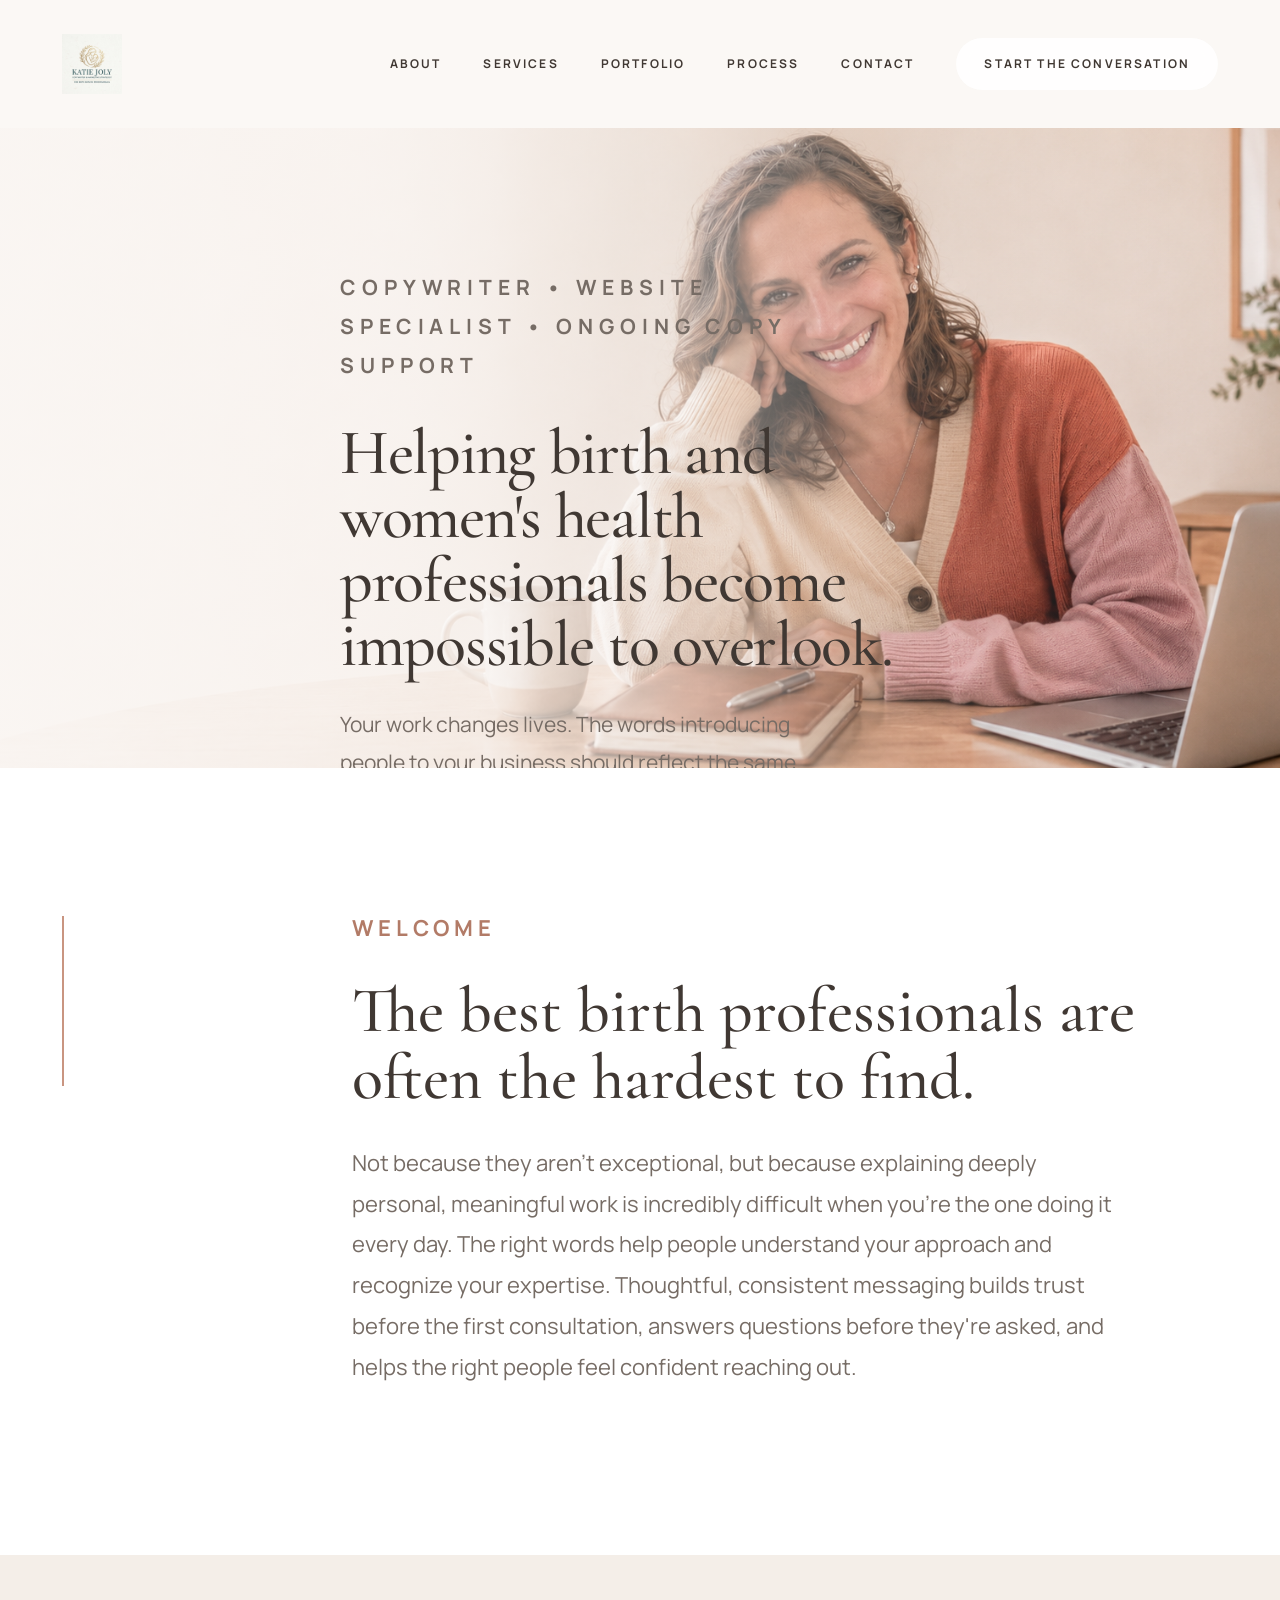
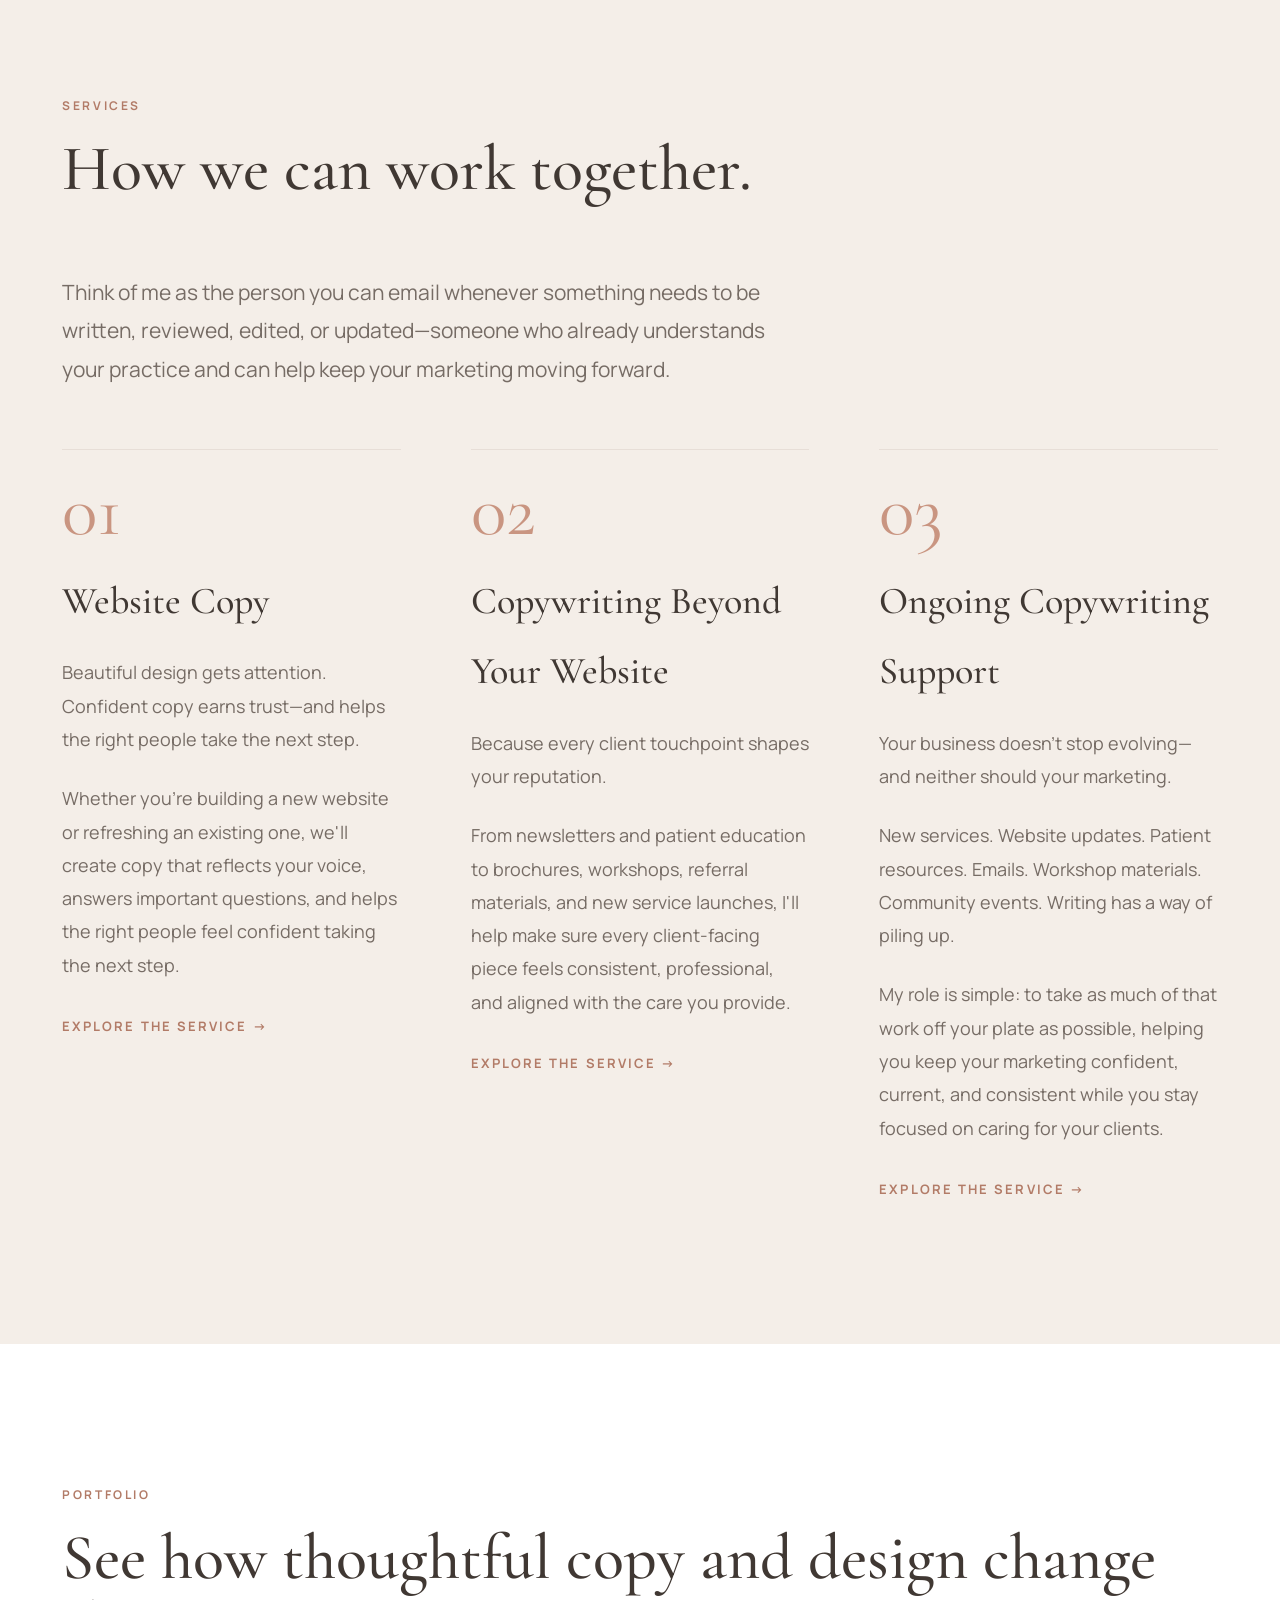
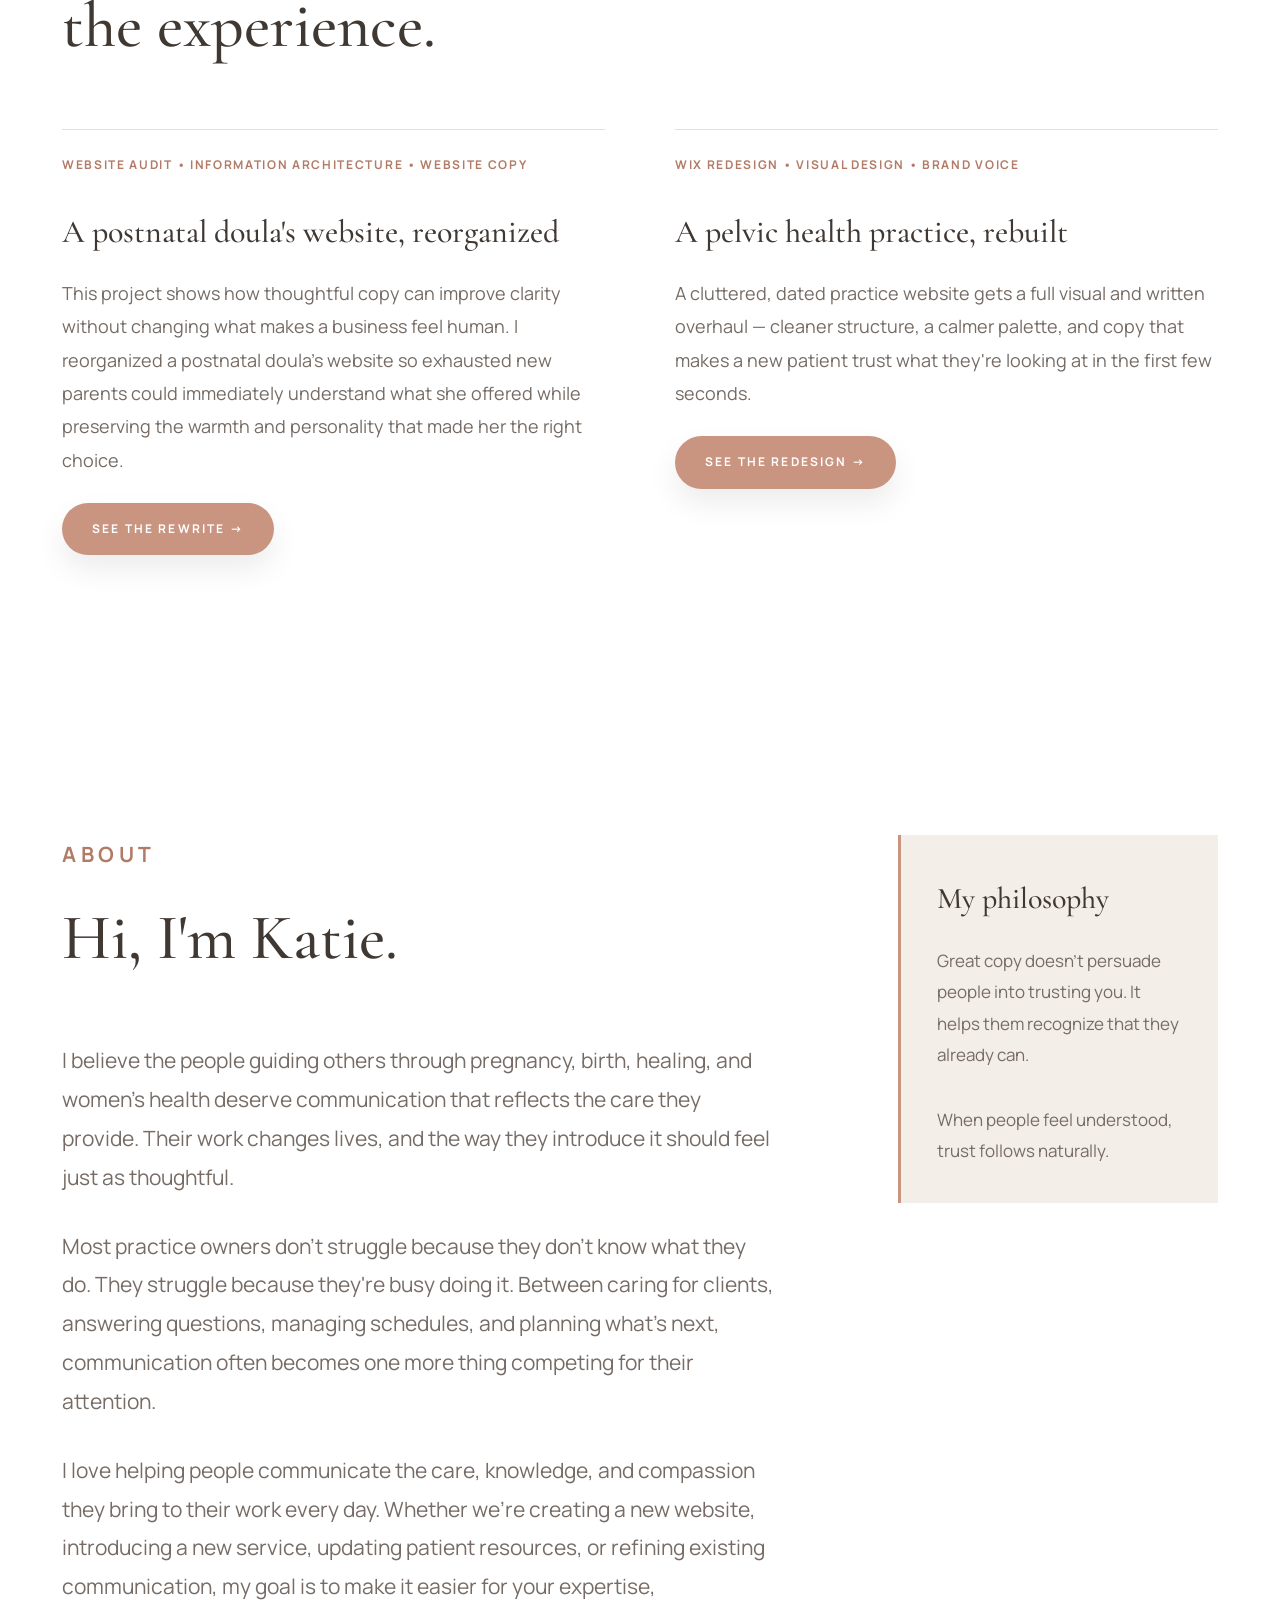
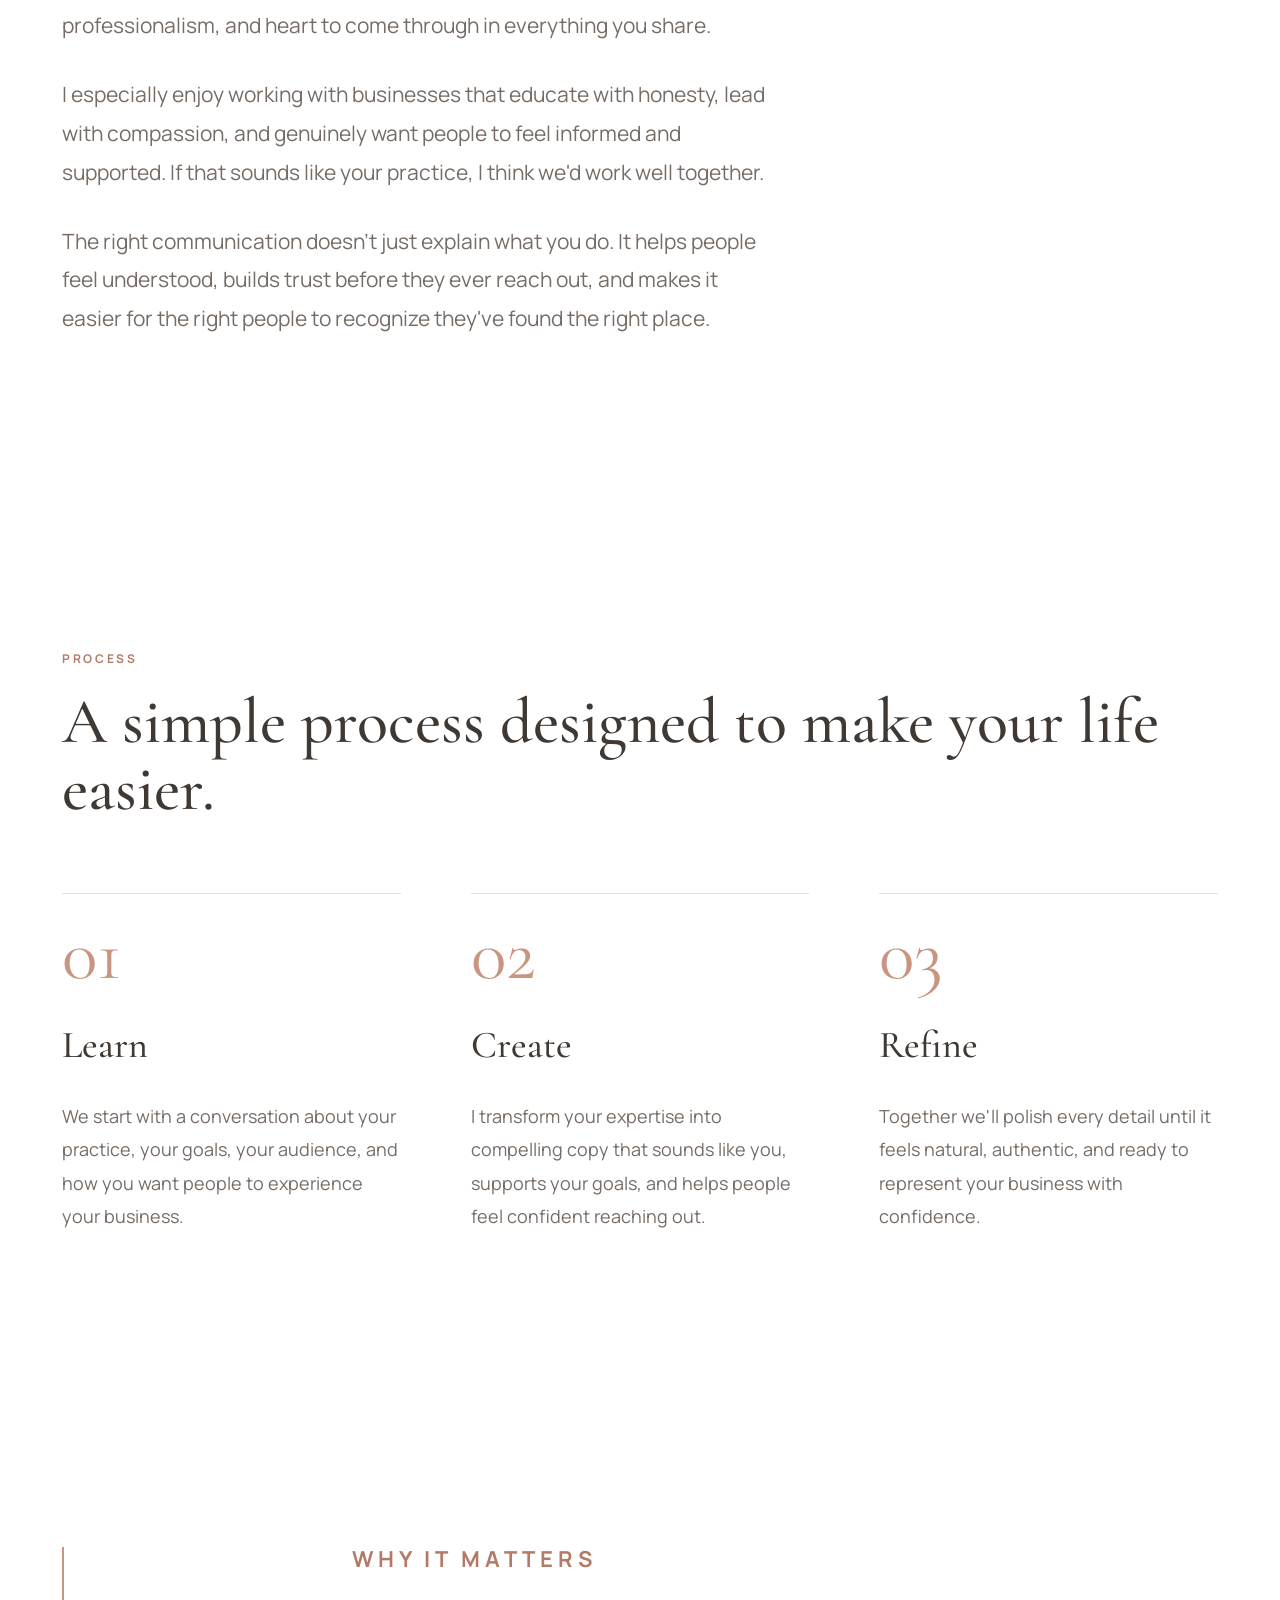
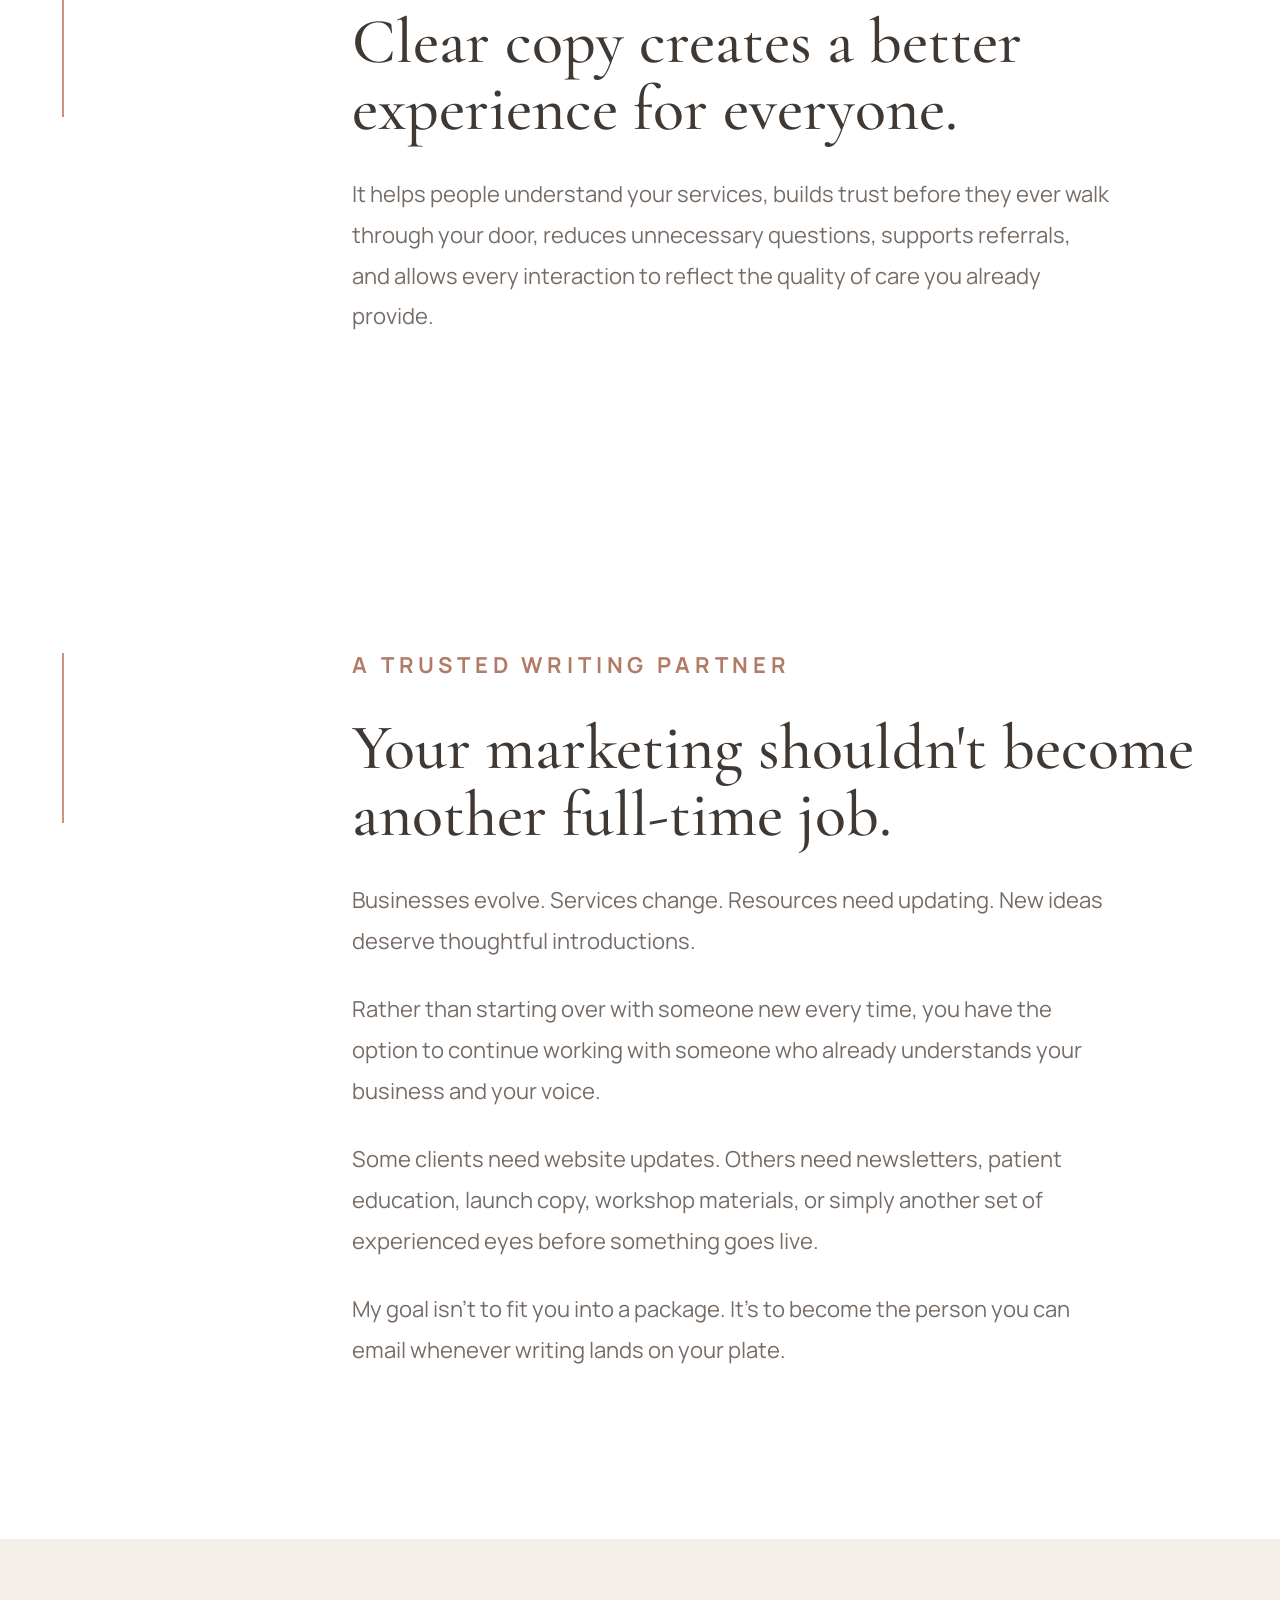
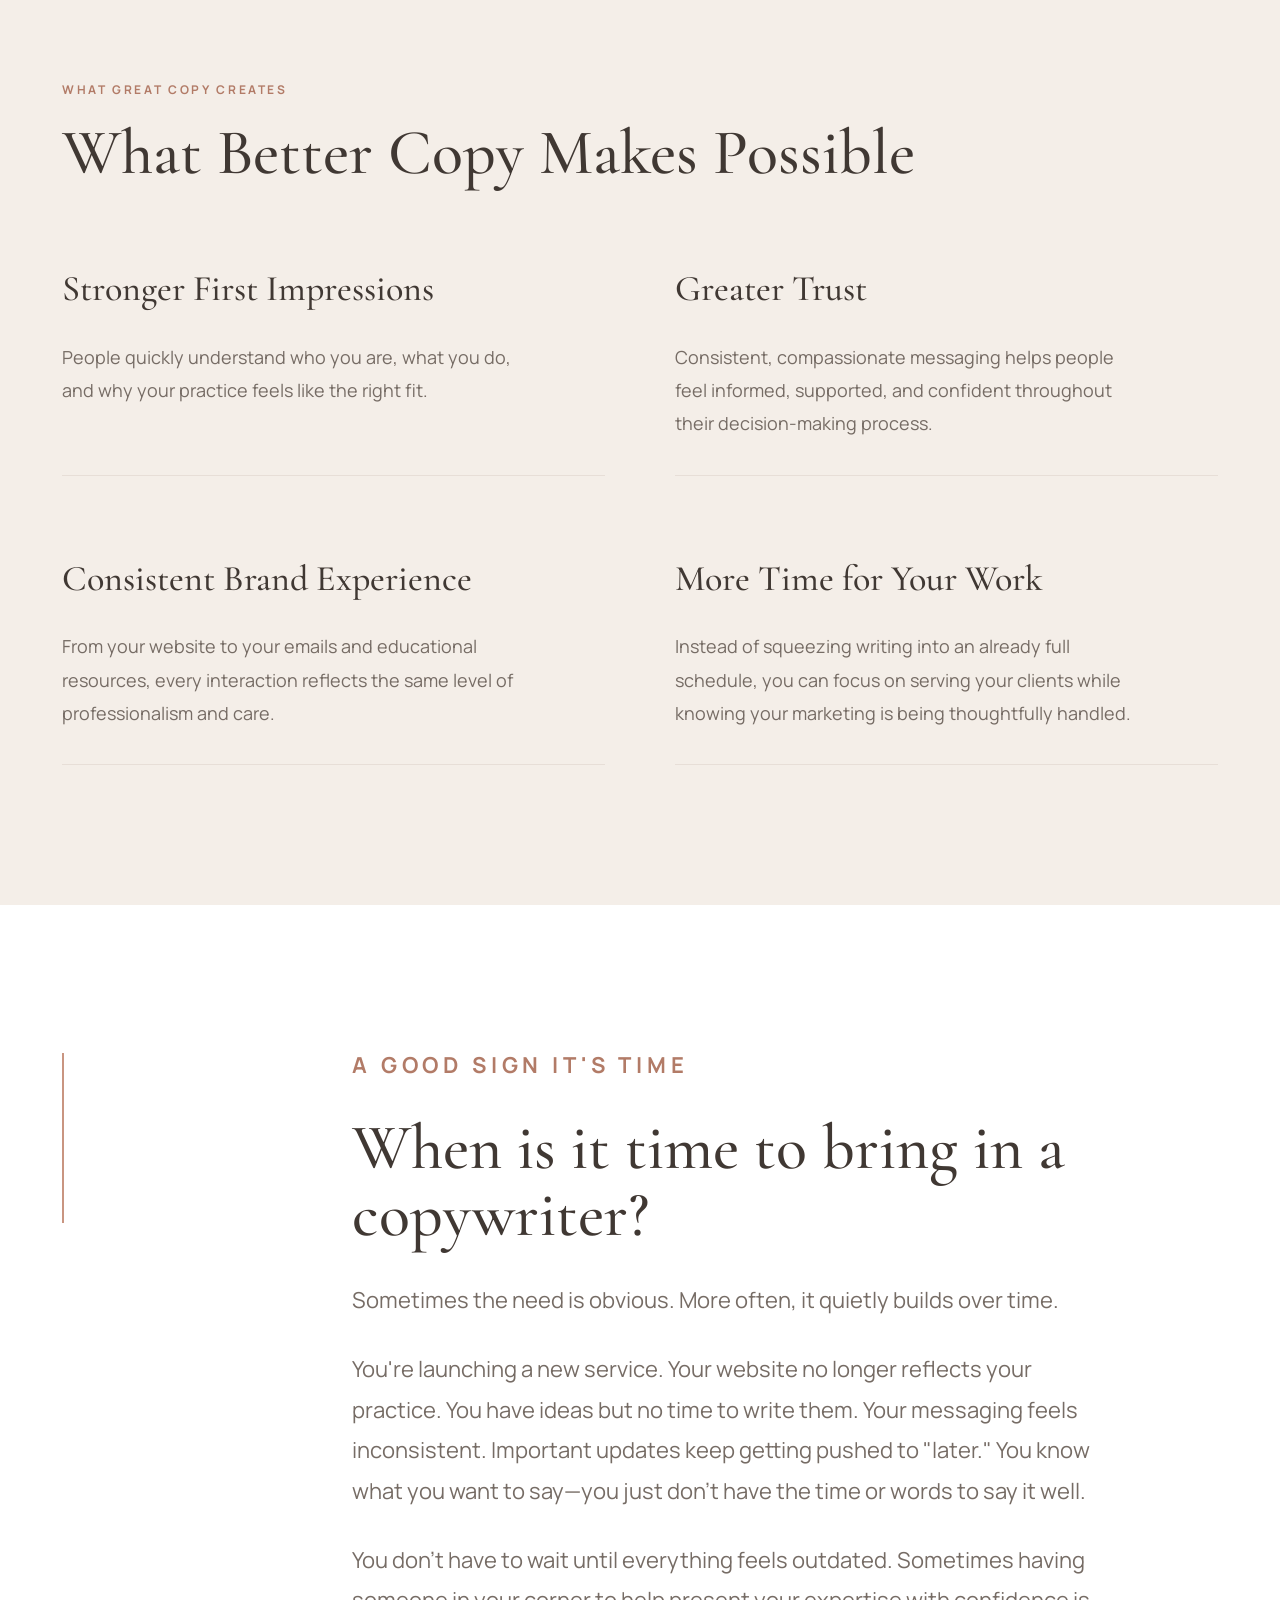
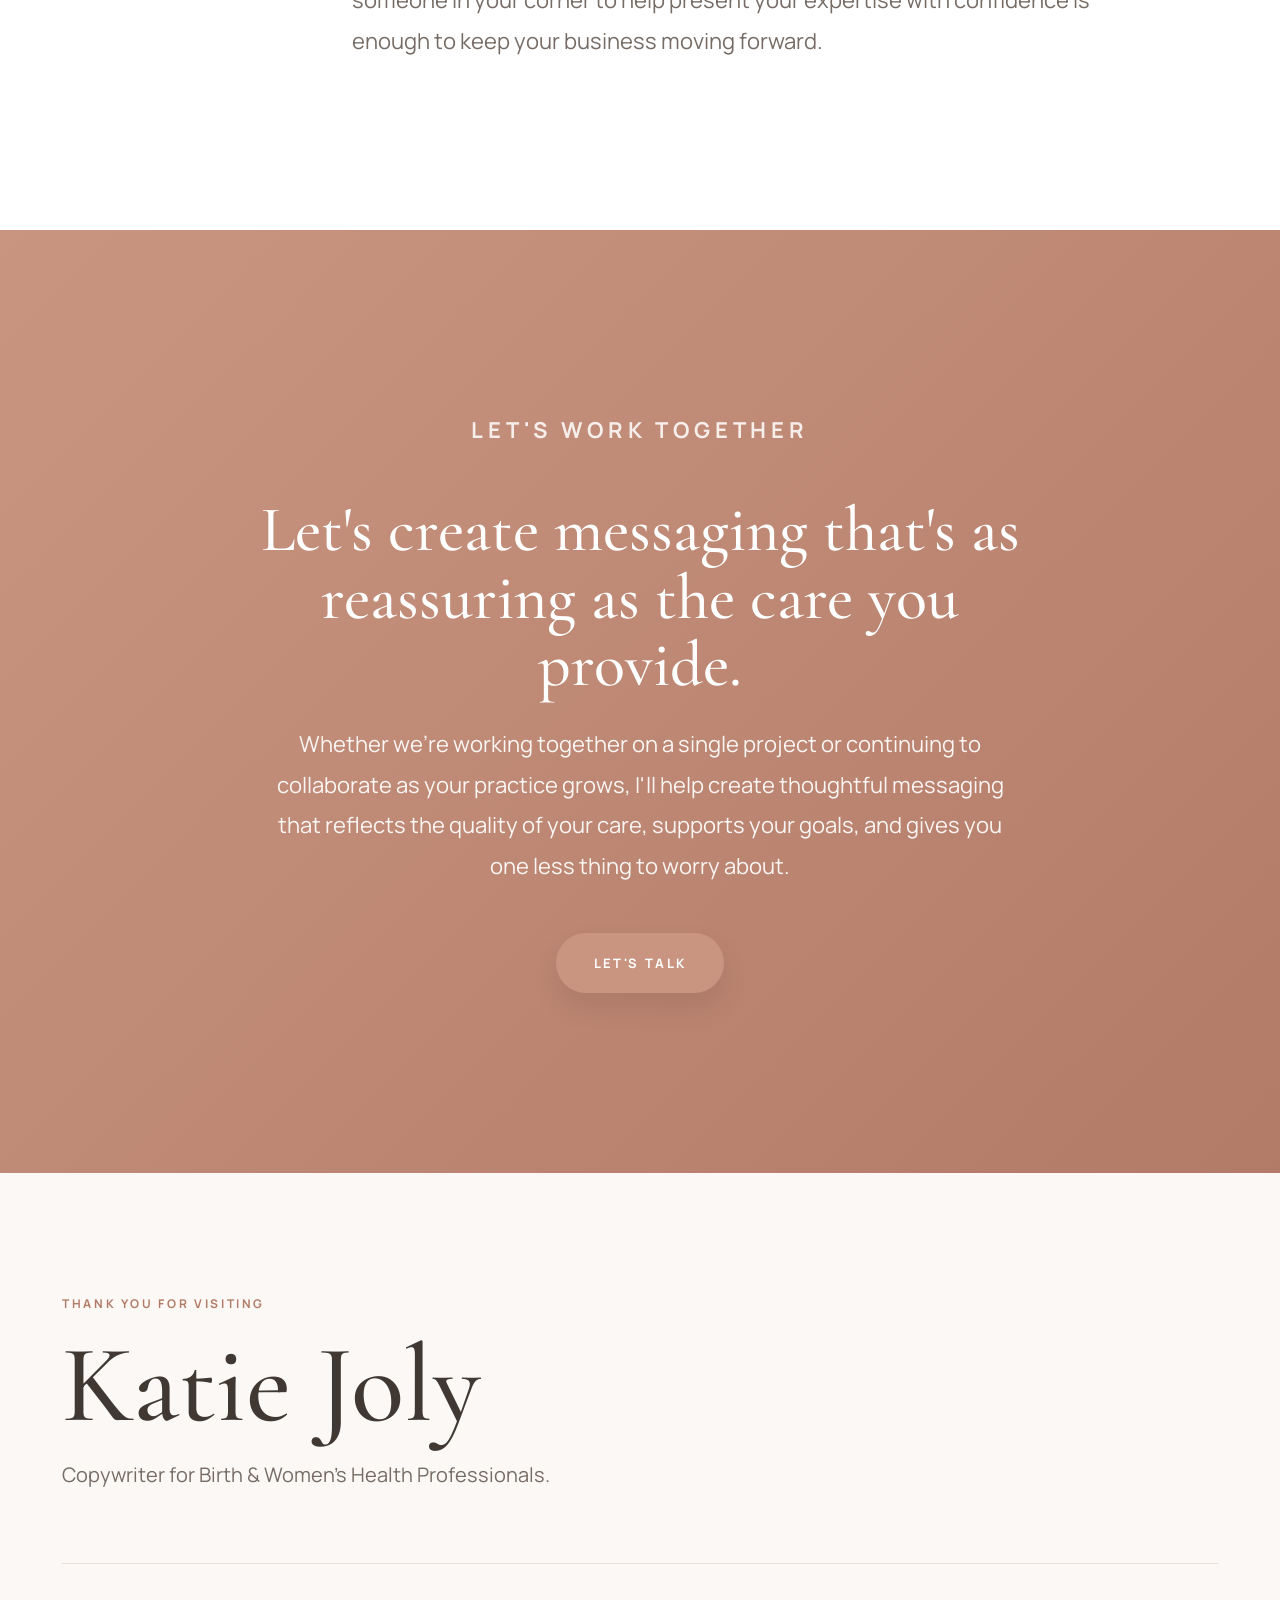
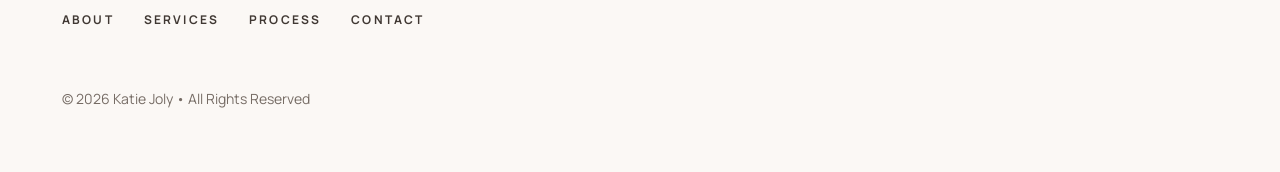
==== commit d60c75fa: "Update index.html" ====
--- a/index.html
+++ b/index.html
@@ -102,6 +102,14 @@
 .service p{margin-bottom:26px;}
 .service a{font-size:13px;font-weight:700;letter-spacing:.16em;text-transform:uppercase;color:var(--accent-dark);}
 
+/* REWRITES (case study cards) */
+.rewrites-grid{display:grid;grid-template-columns:repeat(2,1fr);gap:70px;margin-top:20px;}
+.rewrite-card{padding-top:24px;border-top:1px solid var(--line);}
+.rewrite-tag{font-size:12px;letter-spacing:.14em;text-transform:uppercase;font-weight:700;color:var(--accent-dark);margin-bottom:16px;}
+.rewrite-card h3{font-family:'Cormorant Garamond',serif;font-size:32px;font-weight:500;margin-bottom:16px;color:var(--text);}
+.rewrite-card p{margin-bottom:26px;}
+.rewrite-card a.primary-button{padding:15px 30px;font-size:12px;}
+
 /* ABOUT */
 .about{background:white;}
 .about-grid{display:grid;grid-template-columns:1fr 320px;gap:120px;align-items:start;}
@@ -166,7 +174,7 @@
 .hero h1{font-size:52px;}
 .editorial-grid,.about-grid{grid-template-columns:1fr;gap:50px;}
 .editorial-line{display:none;}
-.services-grid,.features-grid{grid-template-columns:1fr;}
+.services-grid,.features-grid,.rewrites-grid{grid-template-columns:1fr;}
 .footer-name{font-size:76px;}
 .footer-bottom{flex-direction:column;align-items:flex-start;}
 }
@@ -203,7 +211,7 @@
 <nav>
 <a href="#about">About</a>
 <a href="#services">Services</a>
-<a href="#case-study">Behind a Rewrite</a>
+<a href="#case-study">Portfolio</a>
 <a href="#process">Process</a>
 <a href="#contact">Contact</a>
 <a class="nav-button" href="mailto:kitjoly@gmail.com">Start the conversation</a>
@@ -277,14 +285,20 @@
 <!-- CASE STUDY -->
 <section id="case-study" class="editorial">
 <div class="container">
-<div class="editorial-grid fade">
-<div class="editorial-line"></div>
-<div class="editorial-copy">
-<p class="section-label">BEHIND A REWRITE</p>
-<h2>See how thoughtful copy changes the experience.</h2>
-<p style="font-size:13px;letter-spacing:.16em;text-transform:uppercase;font-weight:700;color:var(--accent-dark);margin-bottom:24px;">Website Audit • Information Architecture • Website Copy</p>
+<p class="section-label">PORTFOLIO</p>
+<h2>See how thoughtful copy and design change the experience.</h2>
+<div class="rewrites-grid">
+<div class="rewrite-card fade">
+<p class="rewrite-tag">Website Audit • Information Architecture • Website Copy</p>
+<h3>A postnatal doula's website, reorganized</h3>
 <p>This project shows how thoughtful copy can improve clarity without changing what makes a business feel human. I reorganized a postnatal doula's website so exhausted new parents could immediately understand what she offered while preserving the warmth and personality that made her the right choice.</p>
 <a class="primary-button" href="case-studies/postnatal-doula.html">See the Rewrite →</a>
+</div>
+<div class="rewrite-card fade">
+<p class="rewrite-tag">Wix Redesign • Visual Design • Brand Voice</p>
+<h3>A pelvic health practice, rebuilt</h3>
+<p>A cluttered, dated practice website gets a full visual and written overhaul — cleaner structure, a calmer palette, and copy that makes a new patient trust what they're looking at in the first few seconds.</p>
+<a class="primary-button" href="case-studies/pelvic-floor-redesign.html">See the Redesign →</a>
 </div>
 </div>
 </div>
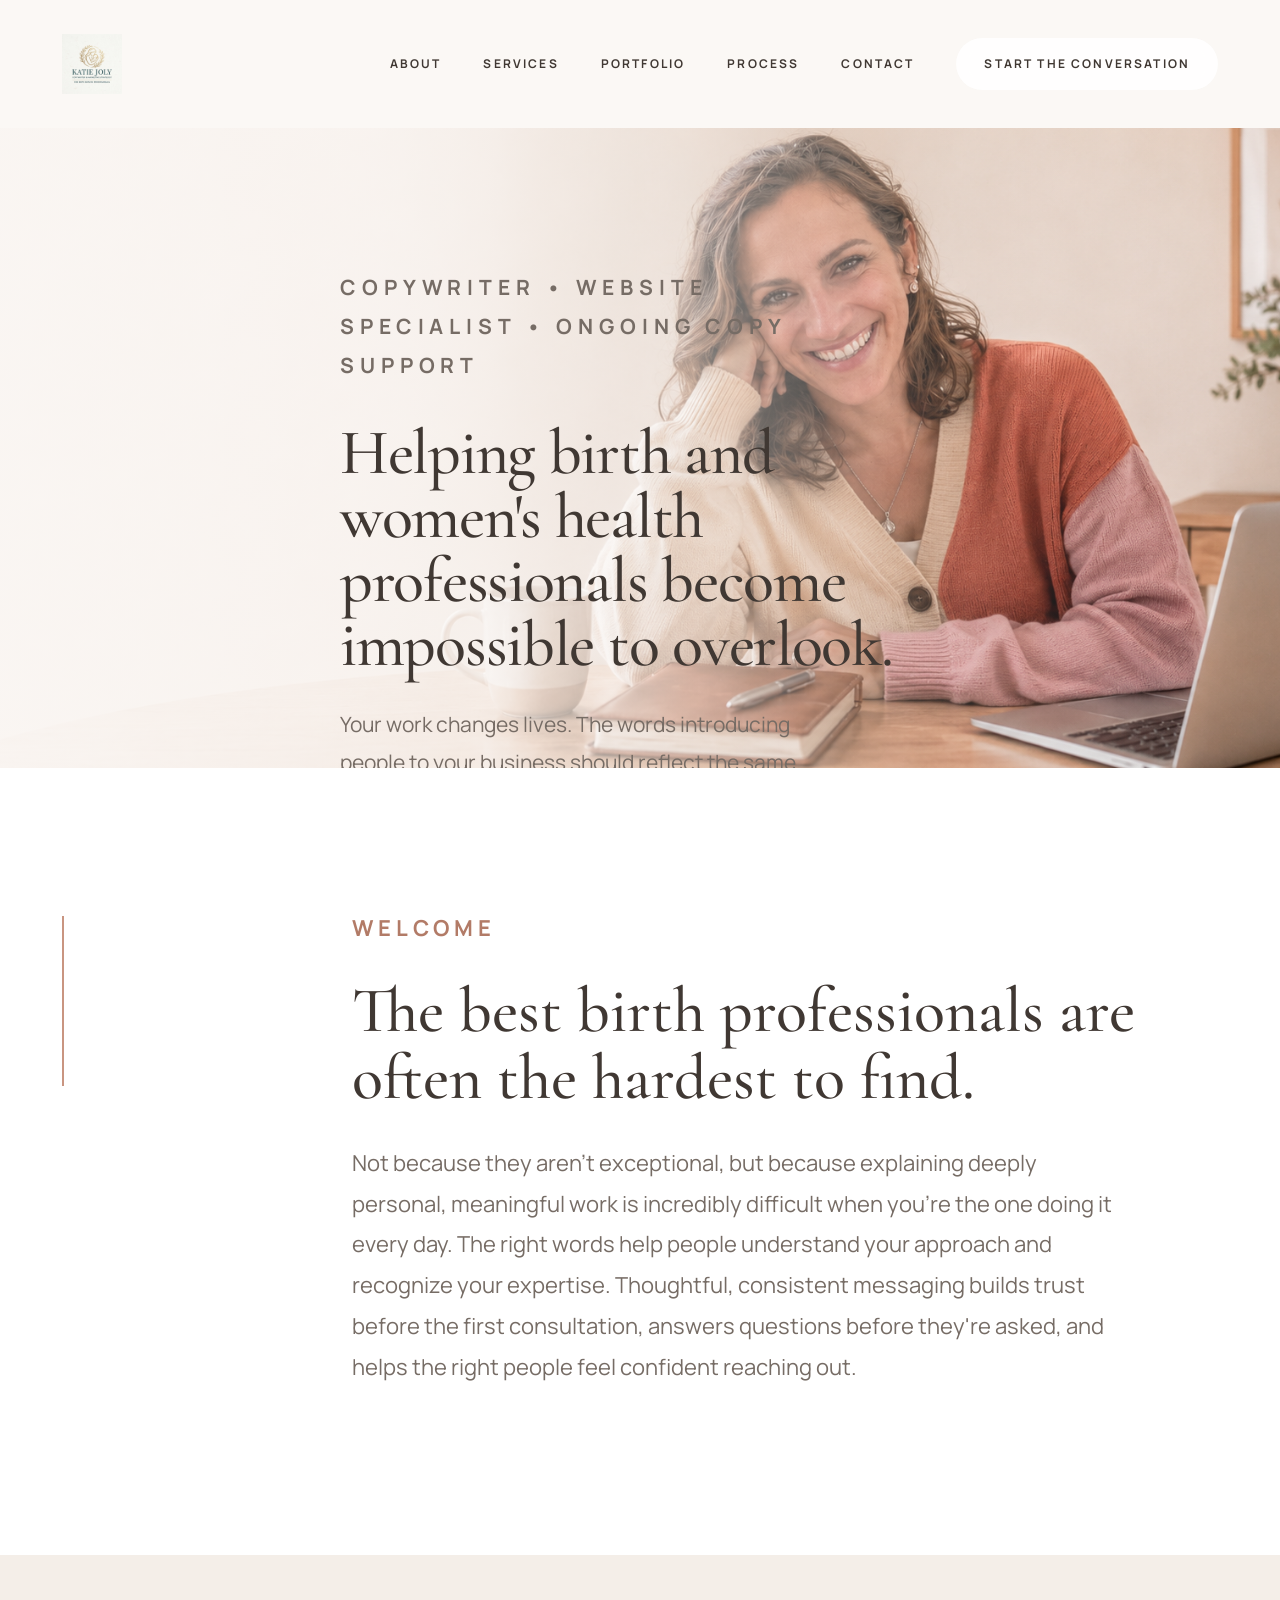
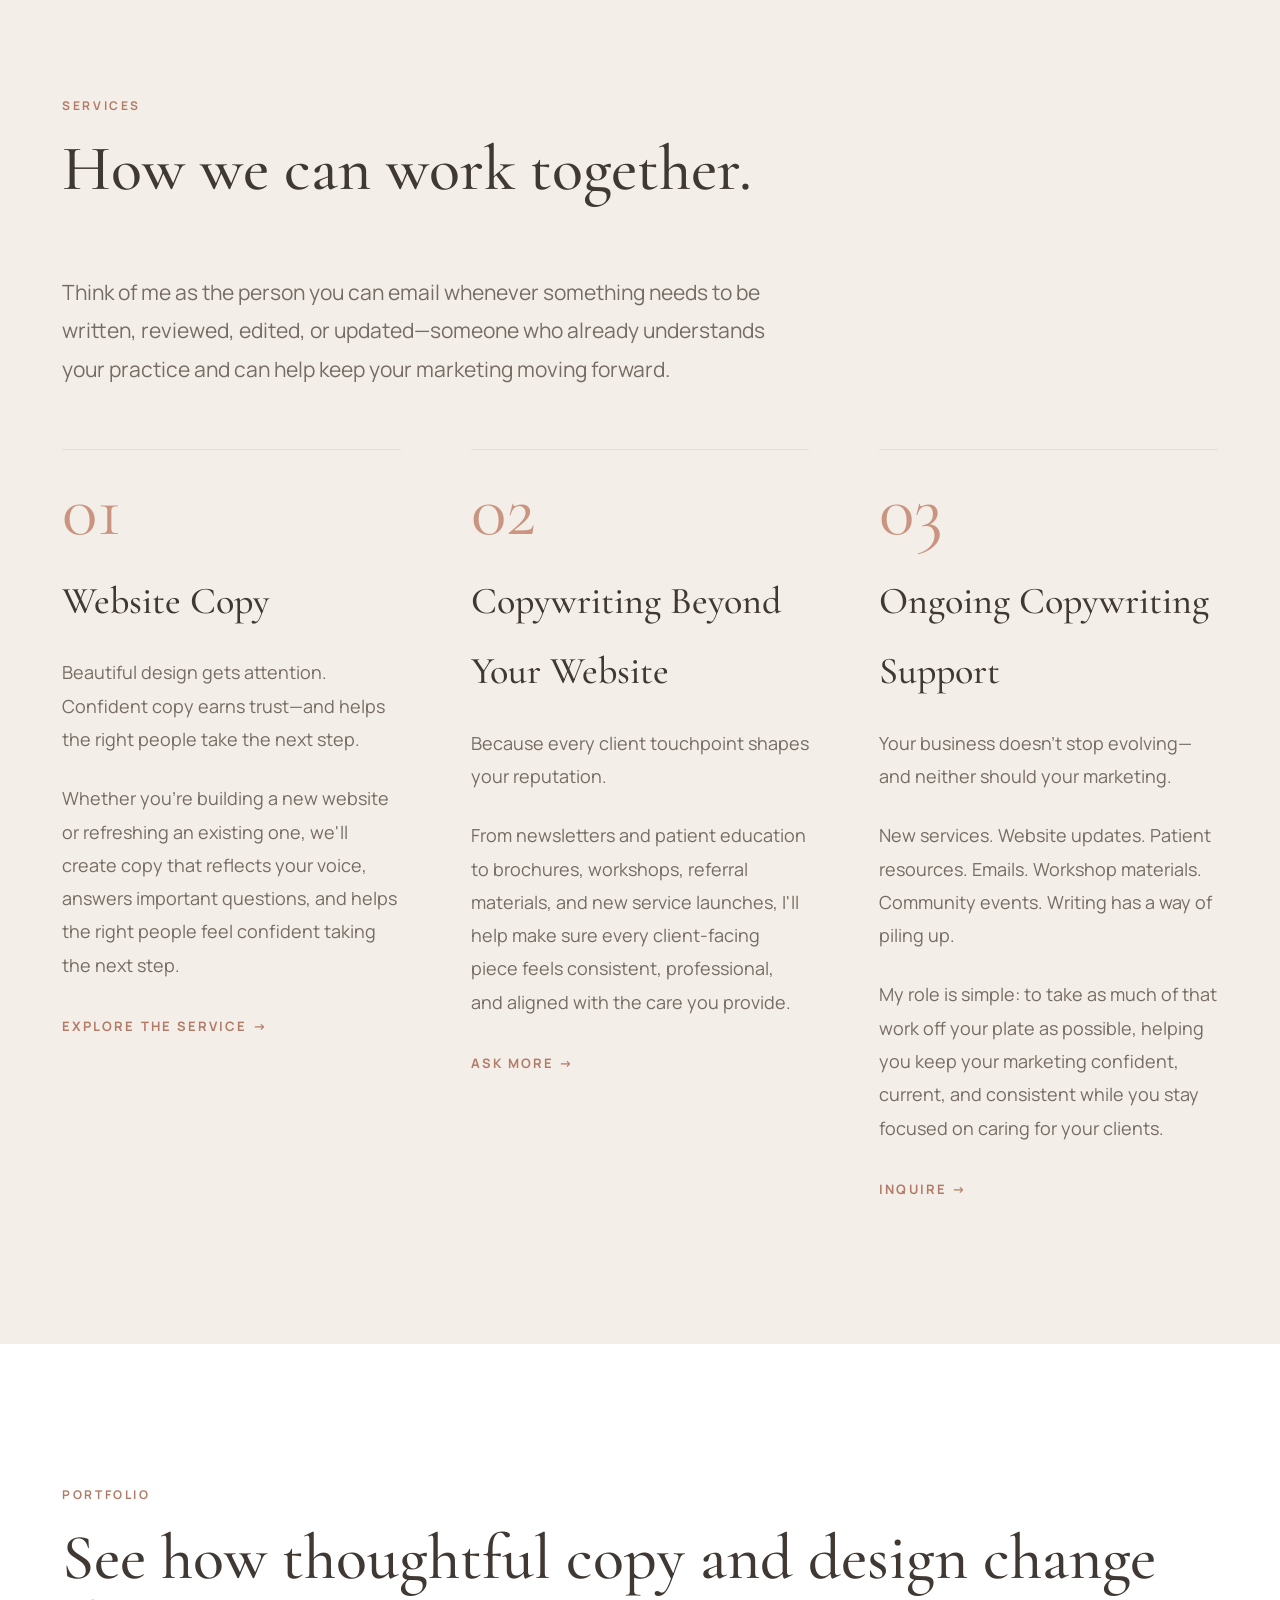
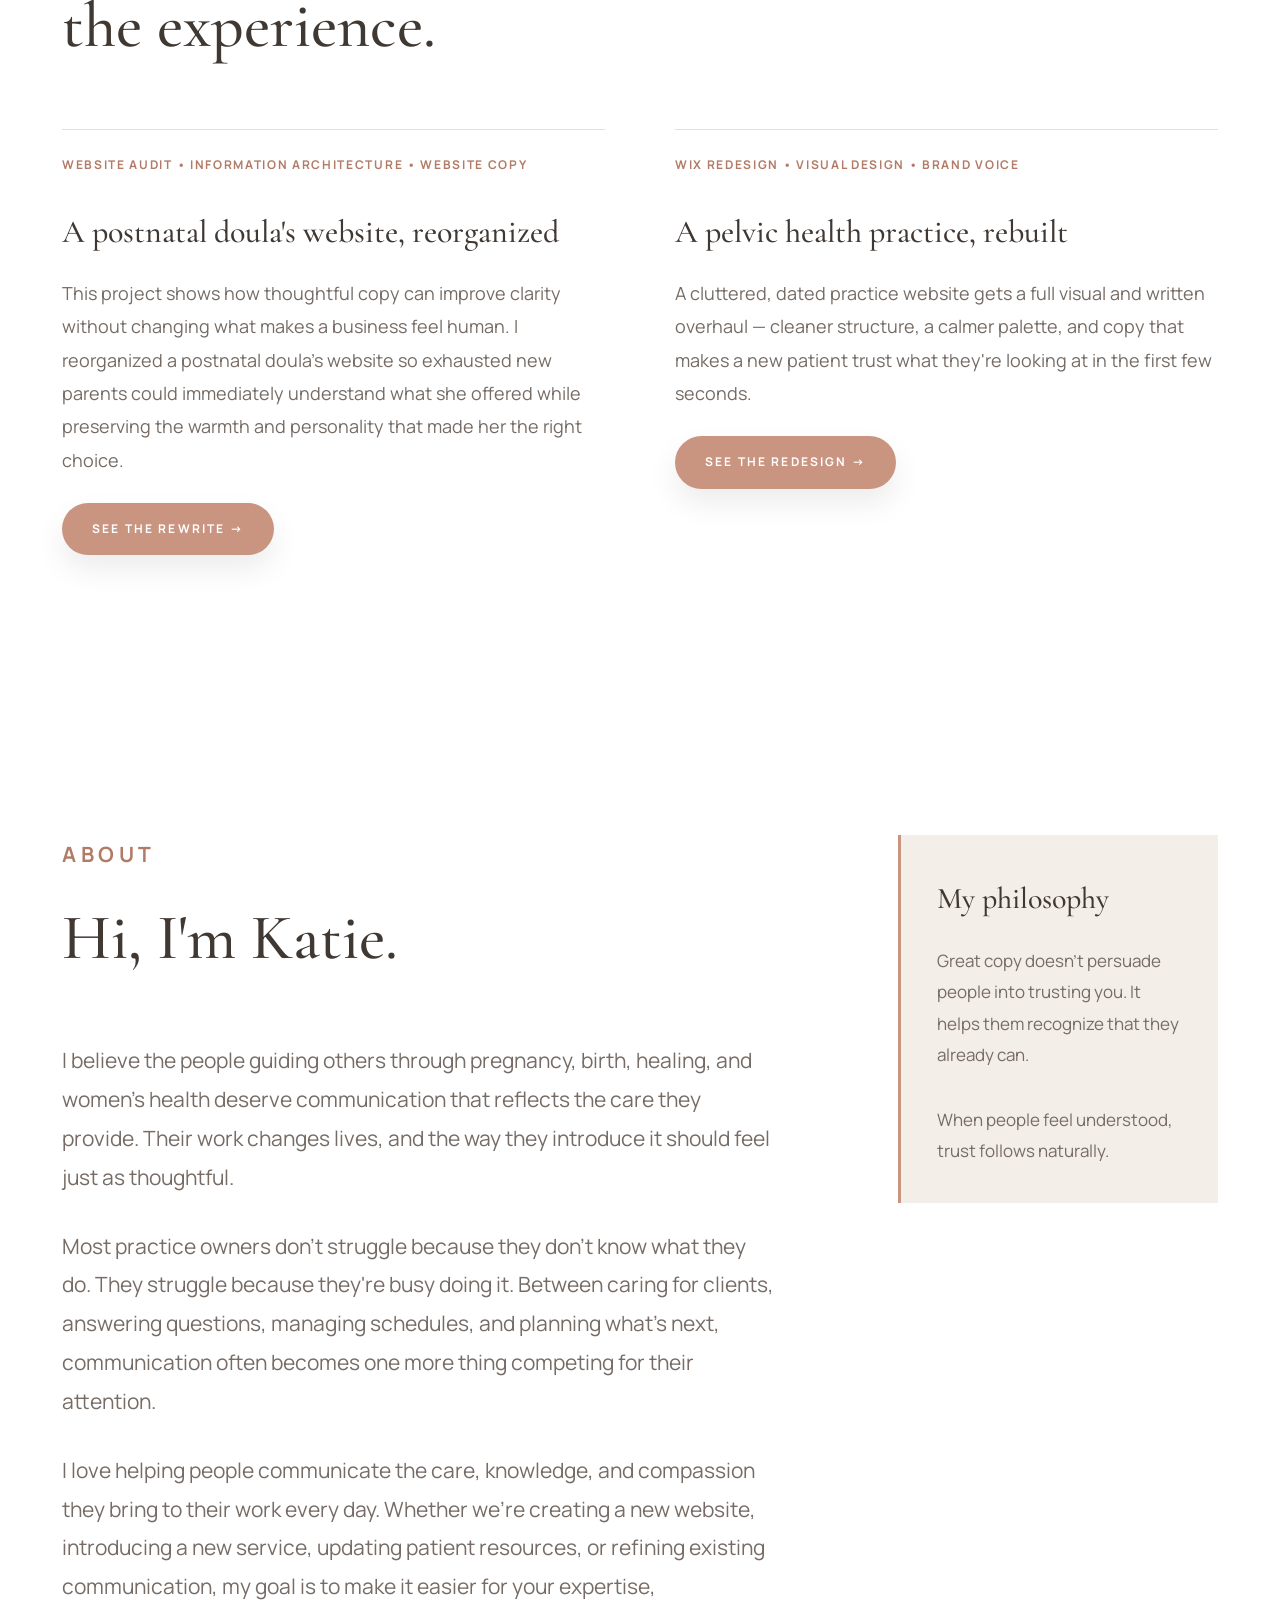
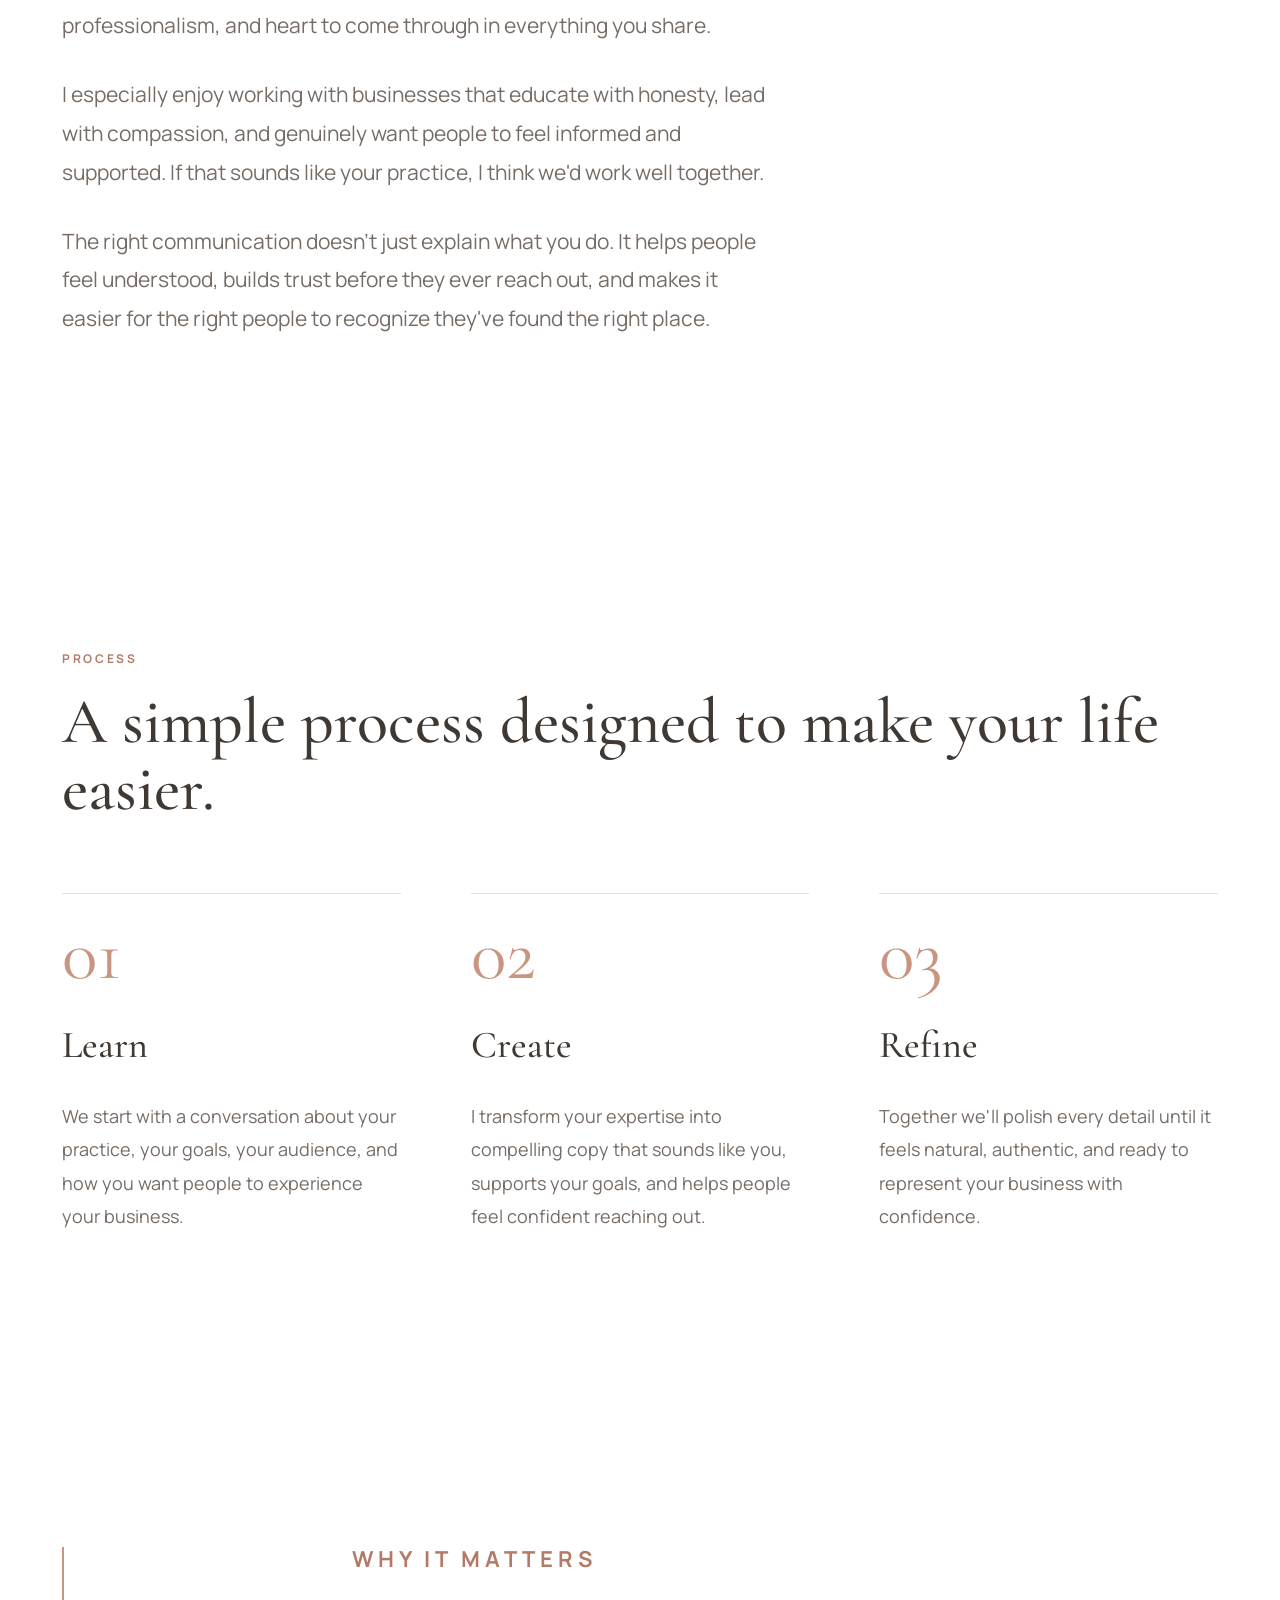
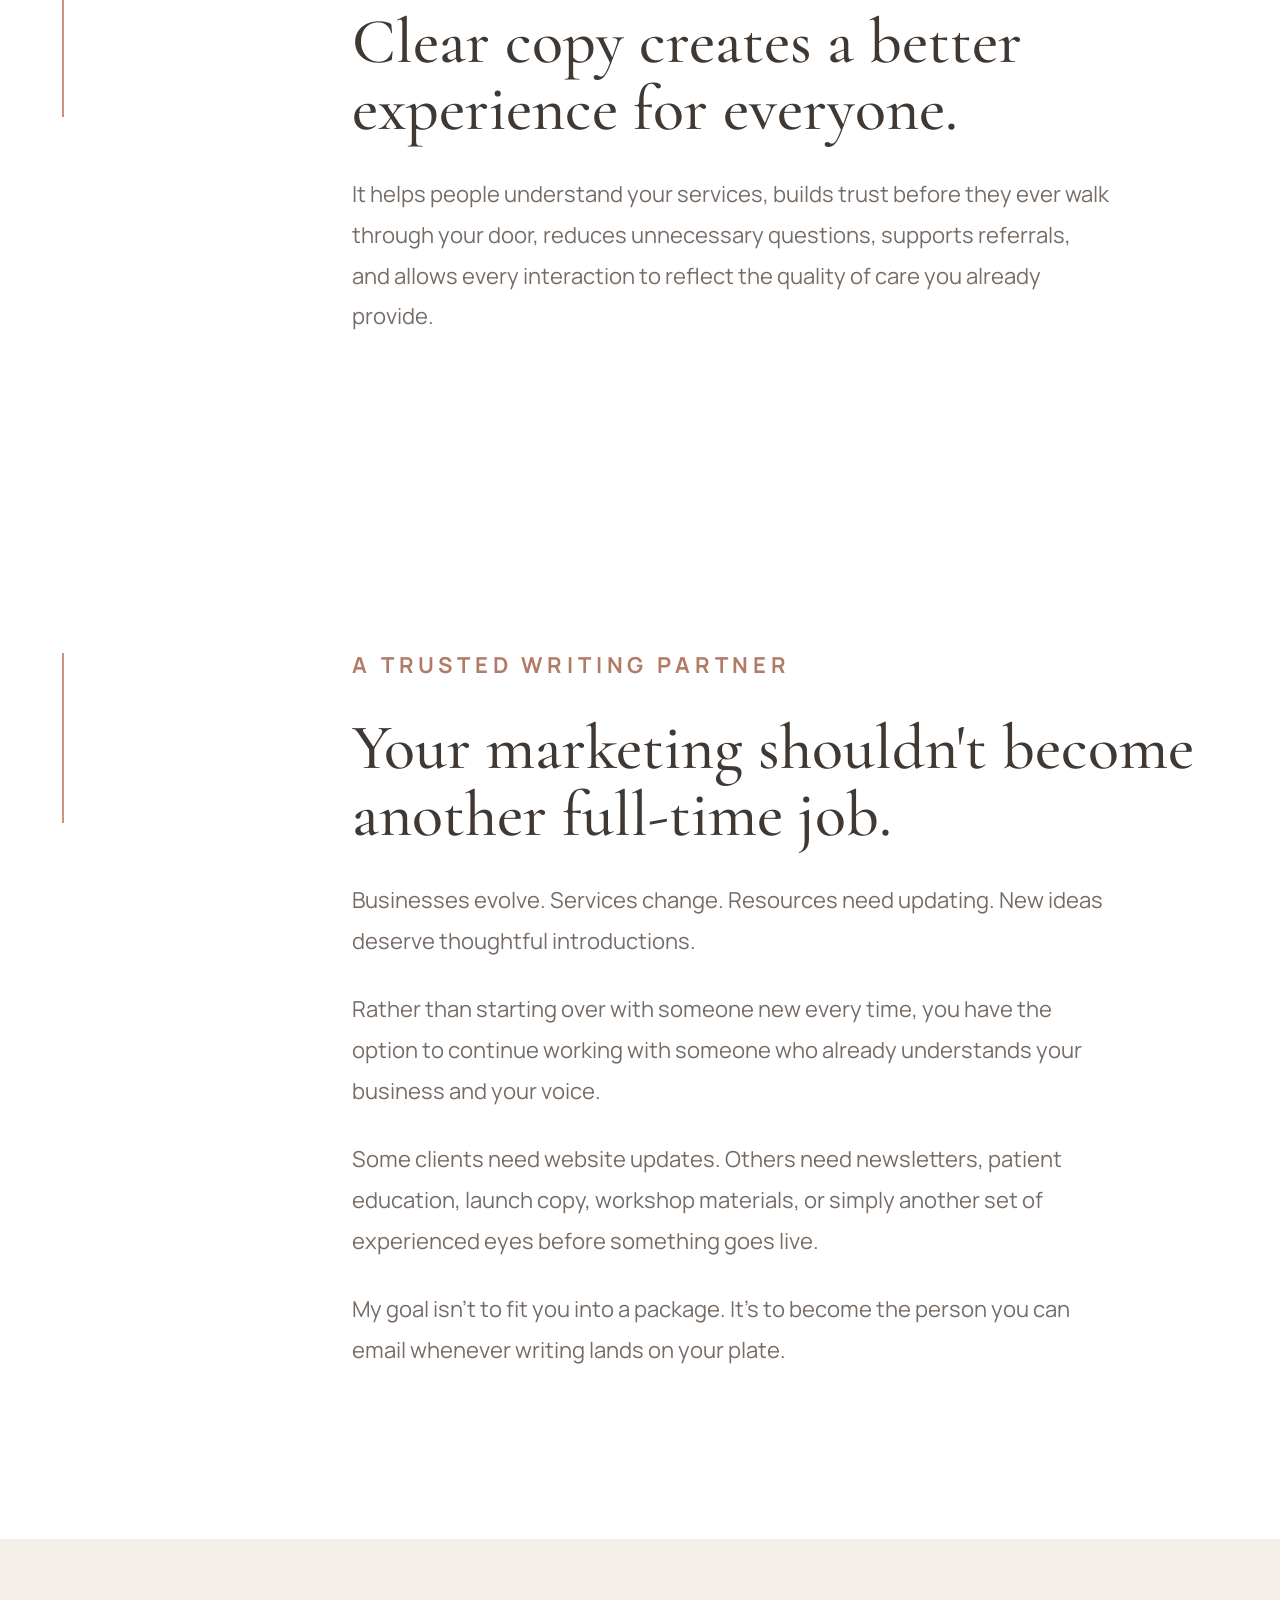
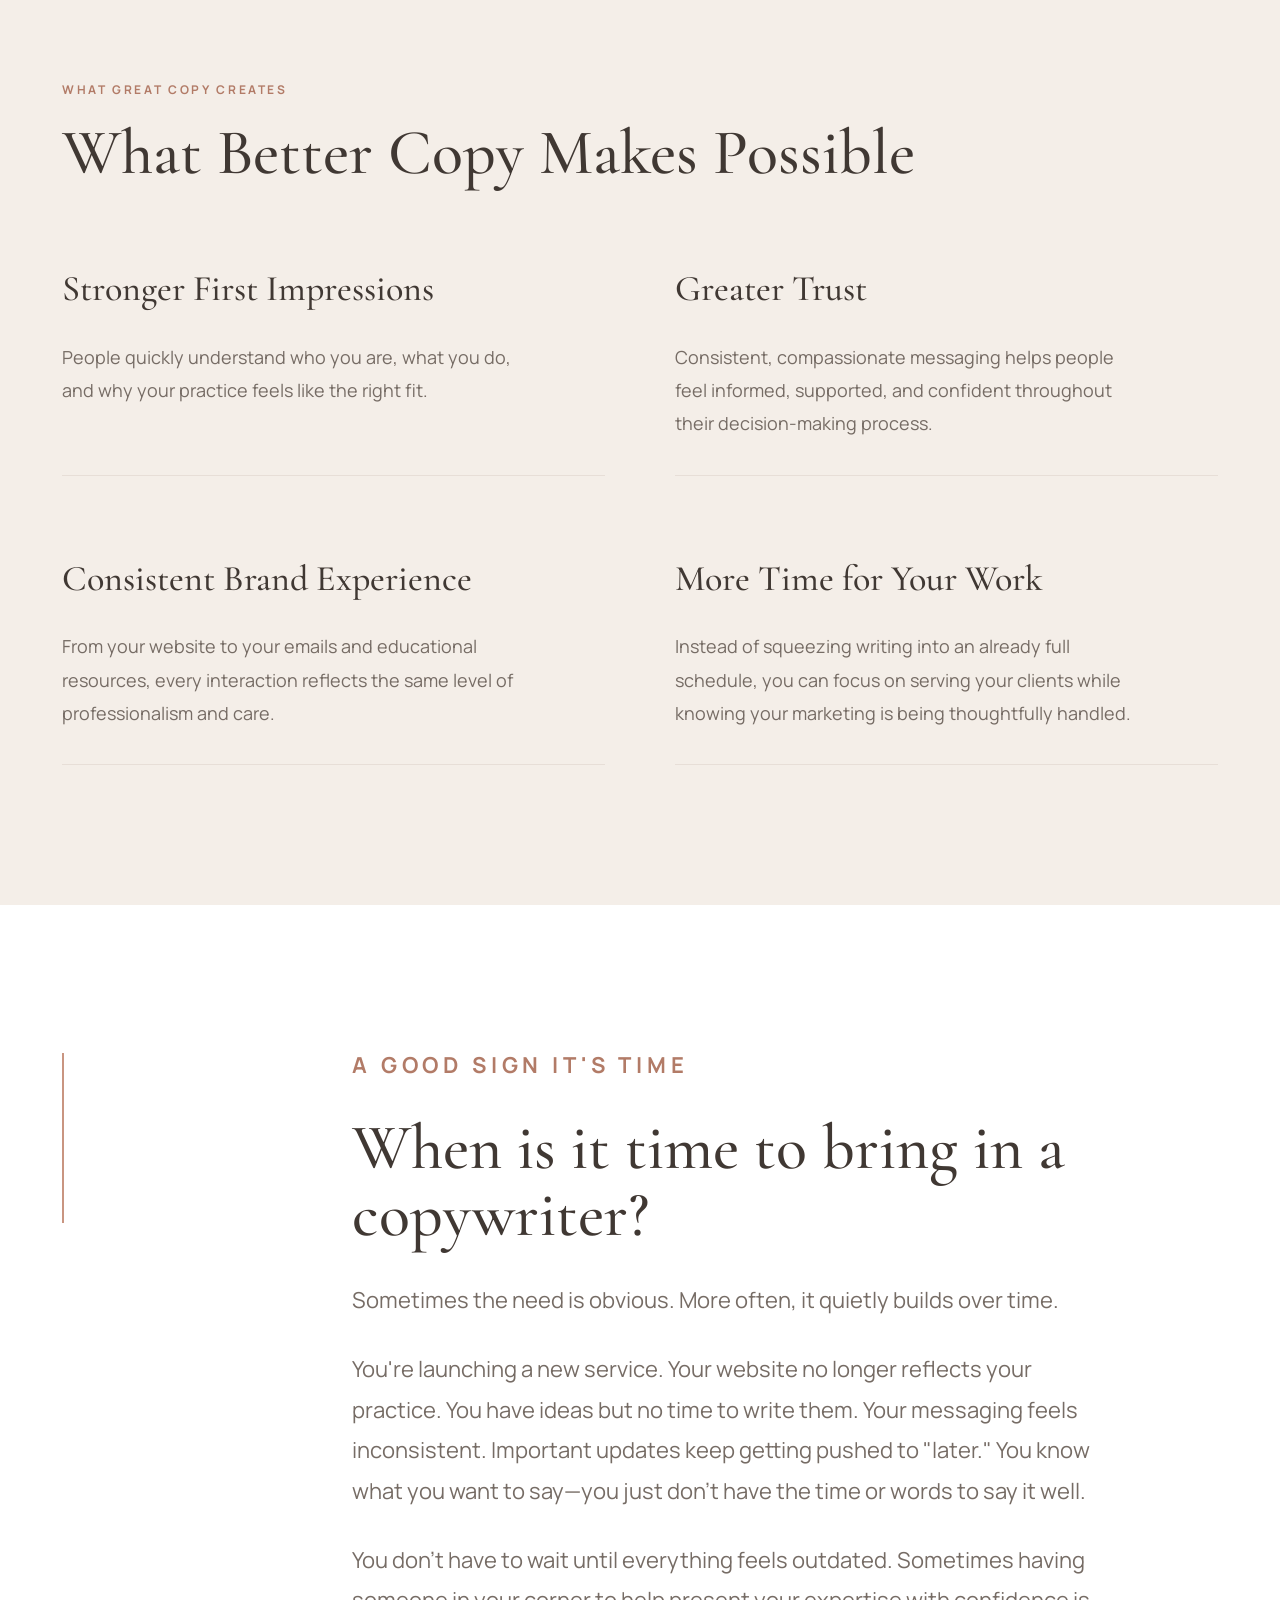
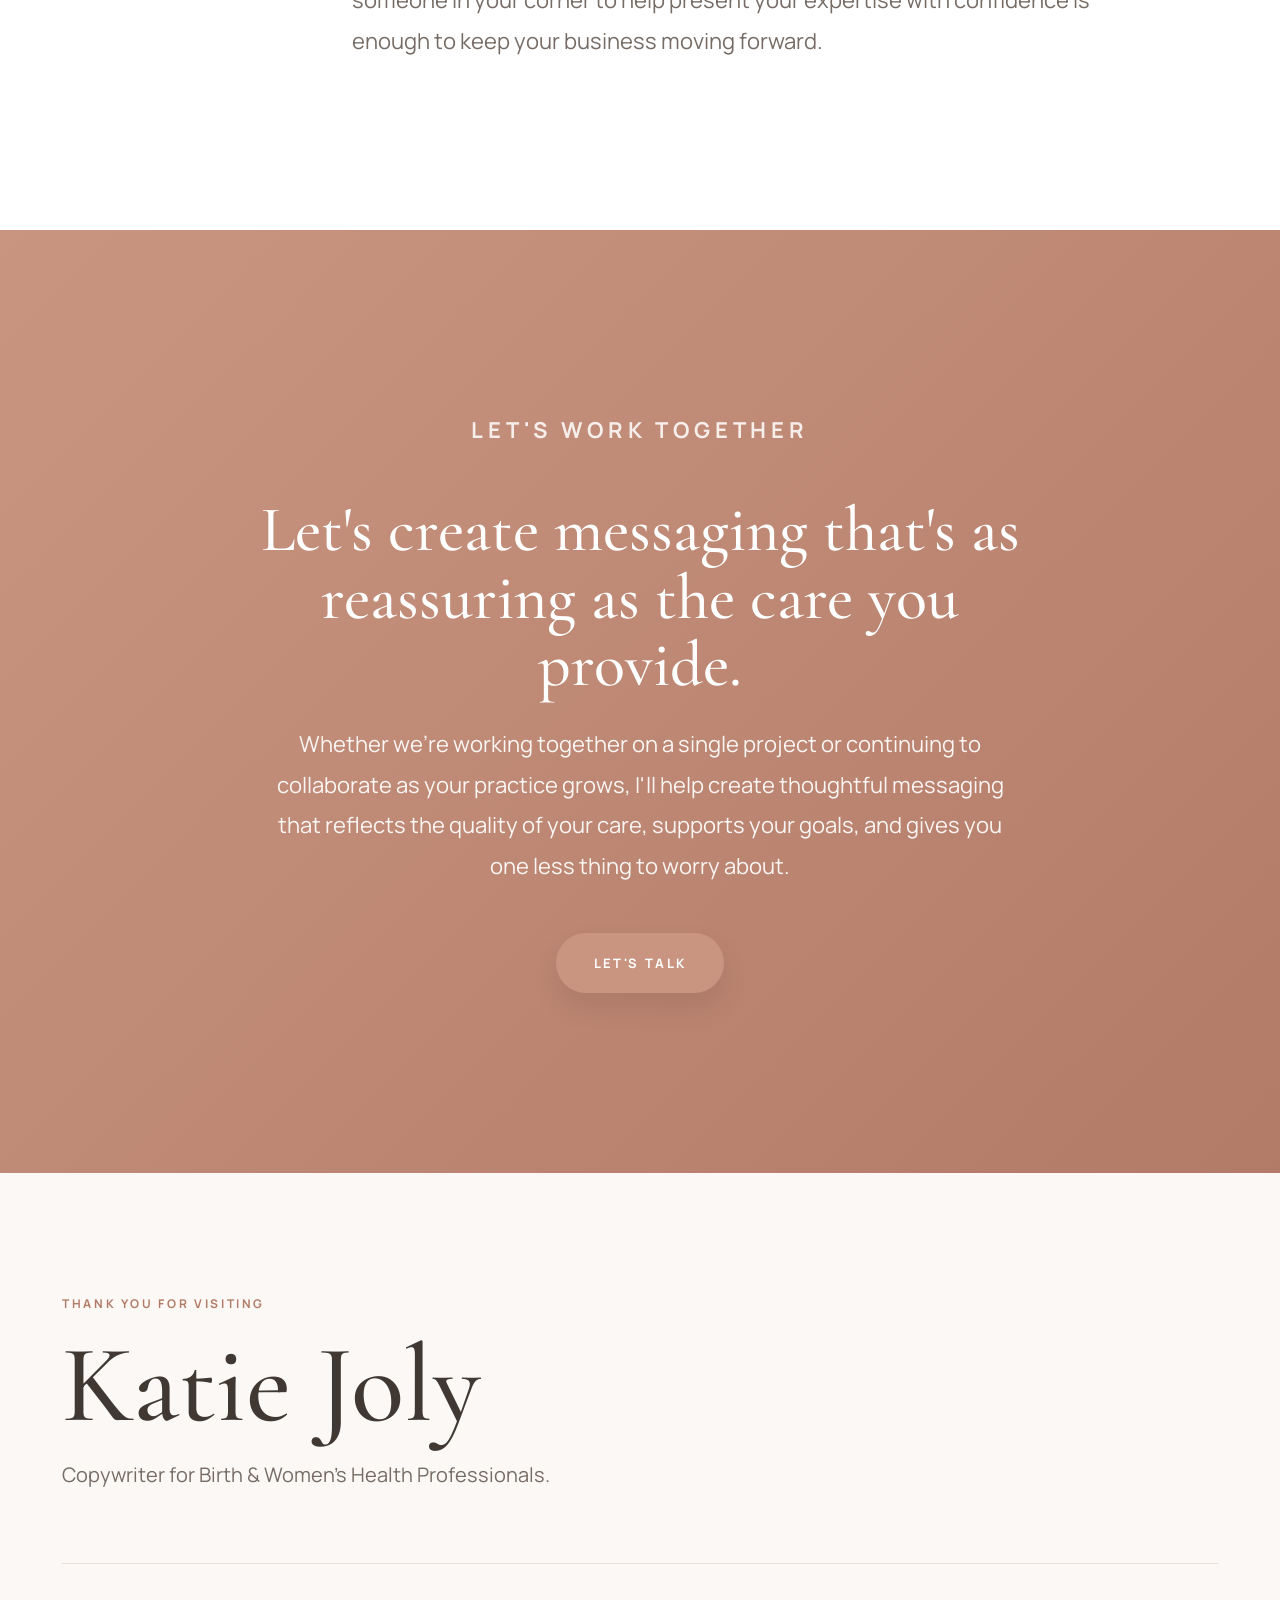
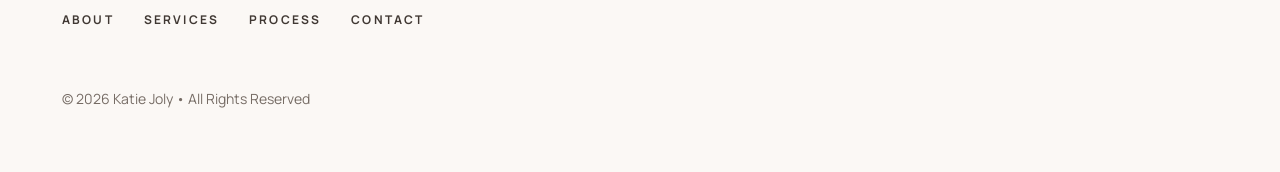
==== commit 96e69a56: "Update index.html" ====
--- a/index.html
+++ b/index.html
@@ -42,7 +42,7 @@
 .nav-button:hover{background:white;}
 
 /* ==========================
-HERO — shorter banner across the top, gradient overlay kept
+HERO — Mobile-friendly with better face positioning
 ========================== */
 .hero{
 position:relative;
@@ -52,7 +52,7 @@
 align-items:center;
 }
 .hero-image{position:absolute;inset:0;z-index:0;}
-.hero-image img{width:100%;height:100%;object-fit:cover;object-position:center;}
+.hero-image img{width:100%;height:100%;object-fit:cover;object-position:center top;}
 .hero-overlay{
 position:absolute;
 inset:0;
@@ -185,7 +185,8 @@
 .logo img{height:48px;}
 nav a:not(.nav-button){display:none;}
 .hero{height:auto;padding:50px 0 60px;}
-.hero-overlay{background:rgba(251,248,245,.78);}
+.hero-overlay{background:linear-gradient(90deg, rgba(251,248,245,.92) 0%, rgba(251,248,245,.85) 50%, rgba(251,248,245,.4) 85%, rgba(251,248,245,0) 100%);}
+.hero-image img{object-position:center 20%;}
 .hero h1{font-size:40px;}
 .hero p{font-size:18px;}
 section{padding:90px 0;}
@@ -268,7 +269,7 @@
 <h3>Copywriting Beyond Your Website</h3>
 <p>Because every client touchpoint shapes your reputation.</p>
 <p>From newsletters and patient education to brochures, workshops, referral materials, and new service launches, I'll help make sure every client-facing piece feels consistent, professional, and aligned with the care you provide.</p>
-<a href="mailto:kitjoly@gmail.com">Explore the service →</a>
+<a href="mailto:kitjoly@gmail.com">Ask more →</a>
 </div>
 <div class="service fade">
 <div class="service-number">03</div>
@@ -276,7 +277,7 @@
 <p>Your business doesn't stop evolving—and neither should your marketing.</p>
 <p>New services. Website updates. Patient resources. Emails. Workshop materials. Community events. Writing has a way of piling up.</p>
 <p>My role is simple: to take as much of that work off your plate as possible, helping you keep your marketing confident, current, and consistent while you stay focused on caring for your clients.</p>
-<a href="mailto:kitjoly@gmail.com">Explore the service →</a>
+<a href="mailto:kitjoly@gmail.com">Inquire →</a>
 </div>
 </div>
 </div>
